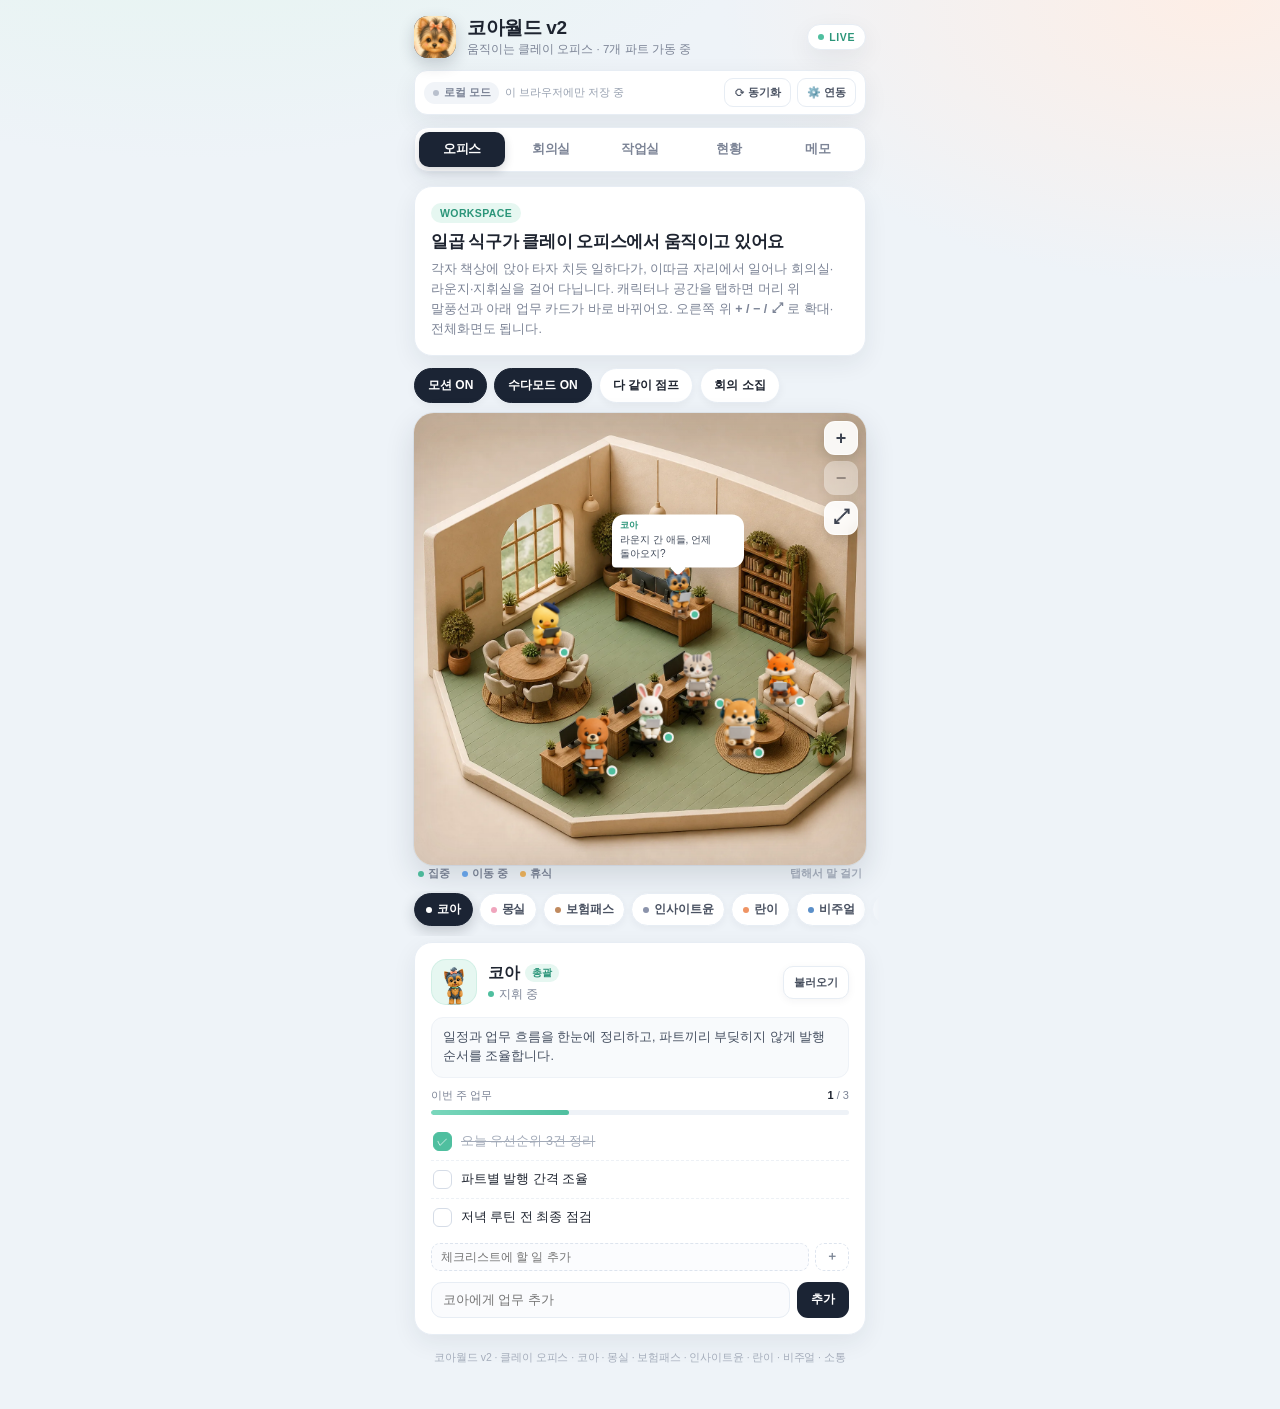
==== index.html @ bc56dac8 "현황 탭: 계정별 최근 3개 포스팅 카드(요약·날짜·조회·좋아요·댓글·리포스트) + 옛 응답은 latestPost 1건 폴백" ====
<!DOCTYPE html>
<html lang="ko">
<head>
<meta charset="UTF-8" />
<meta name="viewport" content="width=device-width, initial-scale=1.0, maximum-scale=1.0, user-scalable=no" />
<meta name="robots" content="noindex, nofollow" />
<meta name="theme-color" content="#eef3f8" />
<title>코아월드 v2 — 클레이 3D 오피스</title>
<link rel="manifest" href="./manifest.json?v=3" />
<link rel="icon" href="./icon-192-v3.png?v=3" sizes="192x192" type="image/png" />
<link rel="apple-touch-icon" href="./apple-touch-icon-180-v3.png?v=3" />
<meta name="apple-mobile-web-app-title" content="코아월드" />
<link rel="preload" as="image" href="./office-clay.webp?v=wide1" type="image/webp" />
<link rel="preload" as="image" href="./sprites/clay/coa-stand.webp?v=clay2" type="image/webp" />
<link rel="preload" as="image" href="./sprites/clay/coa-sit.webp?v=clay2" type="image/webp" />
<link rel="preload" as="image" href="./sprites/clay/mongsil-stand.webp?v=clay2" type="image/webp" />
<link rel="preload" as="image" href="./sprites/clay/mongsil-sit.webp?v=clay2" type="image/webp" />
<link rel="preload" as="image" href="./sprites/clay/bohumpass-sit.webp?v=clay2" type="image/webp" />
<link rel="preload" as="image" href="./sprites/clay/insight-sit.webp?v=clay2" type="image/webp" />
<link rel="preload" as="image" href="./sprites/clay/rani-sit.webp?v=clay2" type="image/webp" />
<link rel="preload" as="image" href="./sprites/clay/visual-sit.webp?v=clay2" type="image/webp" />
<link rel="preload" as="image" href="./sprites/clay/visual-stand.webp?v=clay2" type="image/webp" />
<link rel="preload" as="image" href="./sprites/clay/sotong-sit.webp?v=clay2" type="image/webp" />
<link rel="preload" as="image" href="./sprites/clay/sotong-stand.webp?v=clay2" type="image/webp" />
<style>
  :root {
    --ink: #1e2430;
    --muted: #7c8496;
    --line: #e7edf4;
    --bg: #eef3f8;
    --card: #ffffff;
    --mint: #4fbf9f;
    --mint-deep: #2b9579;
    --mint-soft: #e6f7f1;
    --peach: #ef9a72;
    --peach-soft: #fdf0e8;
    --navy: #1b2434;
    --shadow: 0 8px 24px rgba(31, 42, 58, 0.07);
  }
  * { box-sizing: border-box; -webkit-tap-highlight-color: transparent; }
  html, body { margin: 0; padding: 0; }
  body {
    font-family: -apple-system, BlinkMacSystemFont, "Pretendard", "Apple SD Gothic Neo", "Noto Sans KR", sans-serif;
    color: var(--ink);
    word-break: keep-all; overflow-wrap: break-word;
    background:
      radial-gradient(1000px 500px at 15% -10%, #e4f5ef 0%, rgba(228,245,239,0) 60%),
      radial-gradient(900px 520px at 95% 0%, #fdeee6 0%, rgba(253,238,230,0) 55%),
      var(--bg);
    min-height: 100vh;
    display: flex;
    justify-content: center;
    -webkit-font-smoothing: antialiased;
  }
  .app { width: 100%; max-width: 480px; padding: 16px 14px 44px; }
  button, input, .tab-btn, .chip, .task-row { font-family: inherit; touch-action: manipulation; }
  button { cursor: pointer; }

  /* ---------- header ---------- */
  .header { display: flex; align-items: center; justify-content: space-between; margin-bottom: 14px; }
  .brand { display: flex; align-items: center; gap: 11px; }
  .logo {
    width: 42px; height: 42px; border-radius: 14px; background: var(--navy); color: #fff;
    display: flex; align-items: center; justify-content: center; font-weight: 800; font-size: 17px;
    letter-spacing: -0.5px; box-shadow: 0 6px 16px rgba(27, 36, 52, 0.2); position: relative;
    overflow: hidden; flex: 0 0 auto;
  }
  .logo img { width: 100%; height: 100%; object-fit: cover; display: block; }
  .brand-title { font-size: 19px; font-weight: 800; letter-spacing: -0.4px; line-height: 1.15; }
  .brand-sub { font-size: 11.5px; color: var(--muted); margin-top: 3px; font-weight: 500; }
  .live-badge {
    display: inline-flex; align-items: center; gap: 5px; padding: 6px 10px; border-radius: 999px;
    background: #fff; border: 1px solid var(--line); font-size: 10.5px; font-weight: 800;
    letter-spacing: 0.6px; color: var(--mint-deep); box-shadow: var(--shadow);
  }
  .live-dot { width: 6px; height: 6px; border-radius: 50%; background: var(--mint); animation: pulse 1.8s infinite; }
  @keyframes pulse { 0%, 100% { transform: scale(1); opacity: 1; } 50% { transform: scale(1.5); opacity: 0.45; } }

  /* ---------- 구글 시트 연동 ---------- */
  .sync-bar {
    display: flex; align-items: center; gap: 6px; margin: -2px 0 12px; padding: 7px 9px;
    background: #fff; border: 1px solid var(--line); border-radius: 13px; box-shadow: var(--shadow);
  }
  .conn-badge {
    display: inline-flex; align-items: center; gap: 5px; flex: 0 0 auto;
    font-size: 10.5px; font-weight: 800; letter-spacing: -0.1px;
    padding: 4px 9px; border-radius: 999px; background: #f1f4f8; color: #7c8496;
  }
  .conn-badge i { width: 6px; height: 6px; border-radius: 50%; background: #b9c0cd; }
  .conn-badge.on { background: var(--mint-soft); color: var(--mint-deep); }
  .conn-badge.on i { background: var(--mint); animation: pulse 1.8s infinite; }
  .conn-badge.err { background: #fdecea; color: #c0554f; }
  .conn-badge.err i { background: #e06c66; }
  .conn-badge.busy { background: #eaf2fb; color: #3f74c4; }
  .conn-badge.busy i { background: #6aa8ef; animation: pulse 1.1s infinite; }
  .sync-info { flex: 1; min-width: 0; font-size: 10.5px; color: #98a1b0; overflow: hidden; text-overflow: ellipsis; white-space: nowrap; }
  .sync-btn {
    flex: 0 0 auto; border: 1px solid var(--line); background: #fff; color: #4a5262;
    font-size: 11px; font-weight: 800; padding: 6px 9px; border-radius: 9px; white-space: nowrap;
    transition: transform 0.12s, background 0.16s, color 0.16s;
  }
  .sync-btn:active { transform: scale(0.95); }
  .sync-btn.spin { color: var(--mint-deep); border-color: #bfe8db; background: var(--mint-soft); }

  /* 연동 모달 */
  .modal {
    position: fixed; inset: 0; z-index: 2000; display: flex; align-items: center; justify-content: center;
    padding: 16px; background: rgba(20, 28, 40, 0.44);
    -webkit-backdrop-filter: blur(2px); backdrop-filter: blur(2px);
  }
  .modal[hidden] { display: none; }
  body.modal-open { overflow: hidden; }
  .modal-card {
    width: 100%; max-width: 404px; max-height: 88vh; overflow: auto; background: #fff;
    border-radius: 20px; padding: 18px 17px 16px; box-shadow: 0 26px 60px rgba(18, 26, 38, 0.34);
    animation: pop 0.22s cubic-bezier(0.2, 1.3, 0.5, 1) both;
  }
  .modal-head { display: flex; align-items: flex-start; gap: 10px; margin-bottom: 14px; }
  .modal-title { font-size: 16px; font-weight: 800; letter-spacing: -0.4px; }
  .modal-sub { font-size: 11.5px; color: var(--muted); line-height: 1.5; margin-top: 4px;
    word-break: keep-all; overflow-wrap: break-word; }
  .modal-x {
    margin-left: auto; flex: 0 0 auto; width: 28px; height: 28px; border-radius: 9px; border: 1px solid var(--line);
    background: #fff; color: #98a1b0; font-size: 16px; line-height: 1;
  }
  .field { margin-bottom: 11px; }
  .field label { display: block; font-size: 11.5px; font-weight: 800; margin-bottom: 5px; color: #465061; }
  .field input {
    width: 100%; border: 1px solid var(--line); background: #fafbfd; border-radius: 11px;
    padding: 10px 11px; font-size: 12.5px; color: var(--ink); outline: none;
  }
  .field input:focus { border-color: var(--mint); background: #fff; box-shadow: 0 0 0 3px rgba(79, 191, 159, 0.12); }
  .pin-row { display: flex; gap: 6px; }
  .pin-row input { flex: 1; min-width: 0; }
  /* PIN 칸은 비밀번호처럼 가려 보이지만 type=text 라서 크롬이 로그인/저장된 비밀번호로 인식하지 않습니다 */
  #linkPin { -webkit-text-security: disc; text-security: disc; }
  #linkPin.pin-shown { -webkit-text-security: none; text-security: none; }
  .link-msg { min-height: 15px; font-size: 11px; line-height: 1.5; color: var(--muted); margin: 2px 0 12px;
    word-break: keep-all; overflow-wrap: break-word; }
  .link-msg.ok { color: var(--mint-deep); font-weight: 700; }
  .link-msg.err { color: #c0554f; font-weight: 700; }
  .modal-actions { display: flex; gap: 7px; }
  .modal-actions > button { min-width: 0; text-align: center; overflow: hidden; text-overflow: ellipsis; }
  .btn-ghost {
    border: 1px solid var(--line); background: #fff; color: #48505f; font-weight: 800; font-size: 12px;
    padding: 11px 12px; border-radius: 11px; white-space: nowrap;
  }
  .btn-ghost:active { transform: scale(0.97); }
  /* 연결 테스트(1) : 저장하고 연결(1.4) — 한 줄에서 균형 있게 */
  .modal-actions .btn-ghost { flex: 1 1 0; padding: 11px 8px; }
  .modal-actions .btn-primary { flex: 1.4 1 0; padding: 11px 10px; }
  /* 연동 중일 때만 나오는 해제 버튼 — 아래쪽 한 줄 텍스트 버튼 */
  .link-off-row {
    margin-top: 10px; padding-top: 5px; border-top: 1px dashed var(--line);
    display: flex; justify-content: center;
  }
  .link-off-row[hidden] { display: none; }
  .link-off {
    border: 0; background: transparent; color: #c0554f; font-size: 11.5px; font-weight: 800;
    letter-spacing: -0.2px; padding: 7px 14px; border-radius: 9px;
  }
  .link-off:active { background: #fdecea; }
  .modal-note { font-size: 10.5px; color: #a7afbd; line-height: 1.55; margin: 11px 0 0;
    word-break: keep-all; overflow-wrap: break-word; }
  .modal-help { margin-top: 12px; border-top: 1px dashed var(--line); padding-top: 10px; }
  .modal-help summary { font-size: 11px; font-weight: 800; color: #48505f; cursor: pointer; list-style: none; }
  .modal-help summary::-webkit-details-marker { display: none; }
  .modal-help summary::before { content: "＋ "; color: var(--mint-deep); }
  .modal-help[open] summary::before { content: "－ "; }
  .modal-help ol { margin: 8px 0 0; padding-left: 17px; font-size: 10.5px; color: #6d7583; line-height: 1.7; }
  .modal-help li { margin-bottom: 2px; }
  .modal-help code { font-family: ui-monospace, Menlo, Consolas, monospace; font-size: 10px; background: #f4f7fa; border-radius: 4px; padding: 1px 4px; }

  /* 시트 업무 행 */
  .rt-head {
    display: flex; align-items: baseline; gap: 6px; margin: 14px 0 2px;
    font-size: 11px; font-weight: 800; color: #465061;
  }
  .rt-head .rt-src { margin-left: auto; font-size: 10px; font-weight: 700; color: var(--mint-deep); background: var(--mint-soft); padding: 2px 7px; border-radius: 999px; }
  .rt-head .rt-src.off { color: #8d95a4; background: #f1f4f8; }
  .rt-empty { font-size: 11.5px; color: #a6aebc; padding: 7px 0 2px; line-height: 1.5; }
  .rt-list { margin-top: 2px; }
  .rt { display: flex; align-items: flex-start; gap: 8px; padding: 9px 0; border-bottom: 1px dashed #edf1f6; }
  .rt:last-child { border-bottom: 0; }
  .rt-main { flex: 1; min-width: 0; }
  .rt-line { display: flex; align-items: flex-start; gap: 7px; }
  .rt-title { flex: 1; font-size: 12.5px; line-height: 1.45; word-break: break-word; }
  .rt.done .rt-title { color: #a2aab8; text-decoration: line-through; }
  .st-badge {
    flex: 0 0 auto; border: 0; font-size: 10px; font-weight: 800; padding: 3px 8px; border-radius: 999px;
    letter-spacing: -0.1px; margin-top: 1px;
  }
  .st-badge:active { transform: scale(0.95); }
  .st-wait { background: #fdf1e2; color: #ab6f24; }
  .st-doing { background: #e7f0fd; color: #3a6fc0; }
  .st-done { background: var(--mint-soft); color: var(--mint-deep); }
  .rt-note {
    margin-top: 5px; font-size: 11.5px; line-height: 1.5; color: #4d5668;
    background: #f8fafc; border: 1px solid #eef2f7; border-radius: 9px; padding: 6px 8px;
    white-space: pre-wrap; word-break: break-word;
  }
  .rt-note b { display: block; font-size: 9.5px; font-weight: 800; color: var(--mint-deep); letter-spacing: 0.2px; margin-bottom: 2px; }
  .rt-time { margin-top: 4px; font-size: 9.5px; color: #b3bac6; }
  .rt-del { flex: 0 0 auto; border: 0; background: transparent; color: #c3c9d4; font-size: 15px; line-height: 1; padding: 1px 2px; }
  .rt-hint { font-size: 10.5px; color: #a7afbd; line-height: 1.5; margin: 7px 0 0; }
  .rt-sum { display: flex; gap: 8px; margin-top: 8px; }
  .rt-sum div { flex: 1; background: #f7fafc; border-radius: 12px; padding: 10px 11px; }
  .rt-sum b { font-size: 18px; font-weight: 800; display: block; }
  .rt-sum span { font-size: 10.5px; color: var(--muted); }

  /* 토스트 */
  #toast {
    position: fixed; left: 50%; bottom: 22px; transform: translate(-50%, 14px); z-index: 3000;
    max-width: 88vw; background: rgba(27, 36, 52, 0.94); color: #fff; font-size: 12px; font-weight: 700;
    padding: 10px 14px; border-radius: 12px; box-shadow: 0 12px 30px rgba(18, 26, 38, 0.28);
    opacity: 0; pointer-events: none; transition: opacity 0.2s, transform 0.2s; line-height: 1.45;
  }
  #toast.show { opacity: 1; transform: translate(-50%, 0); }

  /* ---------- tabs ---------- */
  .tabs {
    display: flex; gap: 3px; background: #fff; border: 1px solid var(--line); border-radius: 14px;
    padding: 4px; margin-bottom: 14px; box-shadow: var(--shadow);
  }
  .tab-btn {
    flex: 1; border: 0; background: transparent; color: var(--muted); font-size: 12.5px; font-weight: 700;
    padding: 9px 2px; border-radius: 10px; transition: background 0.16s, color 0.16s, transform 0.12s;
    letter-spacing: -0.2px;
  }
  .tab-btn.active { background: var(--navy); color: #fff; box-shadow: 0 4px 10px rgba(27, 36, 52, 0.18); }
  .tab-btn:active { transform: scale(0.97); }

  .section-view { display: none; animation: fadeUp 0.28s ease both; }
  .section-view.active { display: block; }
  @keyframes fadeUp { from { opacity: 0; transform: translateY(6px); } to { opacity: 1; transform: none; } }

  /* ---------- cards ---------- */
  .card {
    background: var(--card); border: 1px solid var(--line); border-radius: 18px; padding: 16px;
    box-shadow: var(--shadow); margin-bottom: 12px;
  }
  .ws-pill {
    display: inline-block; font-size: 10.5px; font-weight: 800; letter-spacing: 0.4px;
    color: var(--mint-deep); background: var(--mint-soft); padding: 4px 9px; border-radius: 999px;
    margin-bottom: 8px; text-transform: uppercase;
  }
  .status-title { font-size: 16.5px; font-weight: 800; letter-spacing: -0.4px; margin: 0 0 6px; }
  .status-desc { font-size: 12.5px; color: var(--muted); line-height: 1.6; margin: 0; }
  .kv-row {
    display: flex; justify-content: space-between; gap: 10px; padding: 9px 0;
    border-bottom: 1px dashed var(--line); font-size: 12.5px;
  }
  .kv-row:last-child { border-bottom: 0; }
  .kv-k { font-weight: 700; white-space: nowrap; }
  .kv-v { color: var(--muted); text-align: right; }

  /* ---------- 현황 : 스레드 성장 카드 ---------- */
  .grow-head { display: flex; align-items: center; justify-content: space-between; gap: 8px; }
  .grow-when {
    flex: 0 0 auto; font-size: 10px; font-weight: 700; color: var(--muted); background: #f2f6fa;
    border-radius: 999px; padding: 4px 9px; white-space: nowrap;
  }
  .grow-when.on { color: var(--mint-deep); background: var(--mint-soft); }
  .grow-sum { display: flex; flex-wrap: wrap; align-items: baseline; gap: 3px 10px; margin: 10px 0 0; }
  .grow-sum span { font-size: 11.5px; color: var(--muted); }
  .grow-sum b { font-weight: 800; color: var(--ink); }
  .grow-sum .sd.up b { color: var(--mint-deep); }
  .grow-sum .sd.down b { color: #cf5a5a; }
  .grow-list { display: flex; flex-direction: column; gap: 9px; margin-top: 10px; }
  .gc { background: #fbfdfe; border: 1px solid var(--line); border-radius: 14px; padding: 11px 12px; }
  .gc-top { display: flex; align-items: flex-start; justify-content: space-between; gap: 10px; }
  .gc-id { display: flex; align-items: center; gap: 8px; min-width: 0; }
  .gc-av {
    width: 30px; height: 30px; border-radius: 10px; flex: 0 0 auto;
    display: inline-flex; align-items: center; justify-content: center; font-size: 15px;
  }
  .gc-nm { display: flex; flex-direction: column; min-width: 0; font-size: 13px; font-weight: 800; line-height: 1.3; }
  .gc-hd { font-size: 10.5px; font-weight: 600; color: var(--muted); }
  .gc-fol { flex: 0 0 auto; display: flex; flex-direction: column; align-items: flex-end; gap: 3px; }
  .gc-fol b { font-size: 19px; font-weight: 800; letter-spacing: -0.6px; line-height: 1.1; }
  .gc-delta {
    font-size: 10.5px; font-weight: 800; border-radius: 999px; padding: 2px 7px;
    background: #eef1f5; color: #8d95a4; white-space: nowrap;
  }
  .gc-delta.up { background: var(--mint-soft); color: var(--mint-deep); }
  .gc-delta.down { background: #fdeaea; color: #cf5a5a; }
  .gc-stats { display: flex; gap: 6px; margin-top: 9px; }
  .gc-stat { flex: 1 1 0; min-width: 0; background: #fff; border: 1px solid #eef2f7; border-radius: 10px; padding: 6px 8px; }
  .gc-stat b { display: block; font-size: 13px; font-weight: 800; letter-spacing: -0.3px; white-space: nowrap; }
  .gc-stat span { display: block; font-size: 10px; color: var(--muted); margin-top: 1px; white-space: nowrap; }
  .gc-stat.hl b { color: var(--mint-deep); }
  .gc-post {
    display: block; margin-top: 8px; background: var(--peach-soft); border-radius: 10px; padding: 8px 10px;
    text-decoration: none; color: inherit;
  }
  .gc-post .py {
    display: inline-block; font-size: 9.5px; font-weight: 800; color: #b06a3f; background: #fff;
    border-radius: 999px; padding: 1px 7px; margin-bottom: 3px;
  }
  .gc-post .pt { display: block; font-size: 12px; font-weight: 700; line-height: 1.45; }
  .gc-post .pv { display: block; font-size: 10.5px; color: #9a6a4c; margin-top: 3px; }
  .gc-post.none, .gc-post.none .pv { background: #f5f8fb; color: #a7afbd; font-size: 10.5px; line-height: 1.5; }
  .gc.gc-empty { background: #fcfdfe; }
  .gc.gc-empty .gc-fol b { color: #c3c9d4; }
  .gc-hint { margin-top: 8px; font-size: 10.5px; line-height: 1.5; color: #a7afbd; background: #f5f8fb; border-radius: 9px; padding: 6px 9px; }
  .gc.gc-sample { border-style: dashed; background: #fffdfa; opacity: 0.92; }
  .gc.gc-sample .gc-hd { color: #b8895f; }
  /* ---------- 현황 : 계정 카드 안 '최근 3개 포스팅' ---------- */
  .rp-wrap { margin-top: 9px; border-top: 1px dashed #e4ebf3; padding-top: 9px; }
  .rp-head { display: flex; align-items: center; justify-content: space-between; gap: 8px; margin-bottom: 6px; }
  .rp-t { font-size: 11px; font-weight: 800; color: #46536b; letter-spacing: -0.2px; }
  .rp-c {
    flex: 0 0 auto; font-size: 9.5px; font-weight: 800; color: #8d95a4; background: #eef2f7;
    border-radius: 999px; padding: 2px 7px; white-space: nowrap;
  }
  .rp-list { display: flex; flex-direction: column; gap: 6px; }
  .rp {
    display: block; background: #fff; border: 1px solid #eaeff6; border-radius: 11px;
    padding: 7px 9px; text-decoration: none; color: inherit;
  }
  .rp:active { background: #f7fafd; }
  .rp-top { display: flex; align-items: center; gap: 5px; min-width: 0; }
  .rp-n {
    flex: 0 0 auto; width: 14px; height: 14px; border-radius: 50%; background: #eef2f7; color: #8d95a4;
    font-size: 9px; font-weight: 800; display: inline-flex; align-items: center; justify-content: center;
  }
  .rp-d { flex: 0 0 auto; font-size: 9.5px; font-weight: 700; color: #97a1b1; }
  .rp-fb {
    flex: 0 0 auto; font-size: 8.5px; font-weight: 800; color: #b06a3f; background: #fff4ea;
    border-radius: 999px; padding: 1px 6px; white-space: nowrap;
  }
  .rp-go { margin-left: auto; flex: 0 0 auto; font-size: 9.5px; font-weight: 700; color: #2f6cae; white-space: nowrap; }
  .rp-title {
    margin-top: 3px; font-size: 11.5px; font-weight: 700; line-height: 1.4; color: var(--ink);
    display: -webkit-box; -webkit-line-clamp: 2; -webkit-box-orient: vertical; overflow: hidden;
    word-break: keep-all; overflow-wrap: anywhere;
  }
  .rp-st { display: flex; flex-wrap: wrap; align-items: baseline; gap: 2px 9px; margin-top: 4px; }
  .rp-s { display: inline-flex; align-items: baseline; gap: 2px; white-space: nowrap; }
  .rp-s i { font-style: normal; font-size: 9.5px; font-weight: 600; color: #9aa4b4; }
  .rp-s b { font-size: 10.5px; font-weight: 800; color: #2b3546; letter-spacing: -0.2px; }
  .rp-s.hl b { color: var(--mint-deep); }
  .rp-st.none { display: block; font-size: 9.5px; color: #a7afbd; }
  .rp-empty {
    background: #f5f8fb; border: 1px dashed #e4ebf3; border-radius: 10px; padding: 8px 9px;
    font-size: 10px; line-height: 1.5; color: #a7afbd;
  }

  /* ---------- 현황 : 쿠팡 파트너스 ---------- */
  .cp-grid { display: flex; gap: 6px; margin-top: 10px; }
  .cp-cell {
    flex: 1 1 0; min-width: 0; background: #fbfdfe; border: 1px solid #eef2f7;
    border-radius: 12px; padding: 9px 8px;
  }
  .cp-cell b { display: block; font-size: 15px; font-weight: 800; letter-spacing: -0.4px; white-space: nowrap; }
  .cp-cell span { display: block; font-size: 10px; color: var(--muted); margin-top: 2px; white-space: nowrap; }
  .cp-cell.hl b { color: var(--mint-deep); }
  .cp-foot { margin: 8px 0 0; font-size: 10.5px; color: #a7afbd; line-height: 1.5; }
  .bm-more { margin-top: 9px; }

  /* ---------- 란이 벤치마킹 ---------- */
  .bm-block { margin-top: 12px; border-top: 1px dashed var(--line); padding-top: 10px; }
  .bm-head {
    display: flex; align-items: center; justify-content: space-between; gap: 8px;
    margin-bottom: 7px; font-size: 11.5px; font-weight: 800; color: #b06a3f;
  }
  .bm-when { font-size: 10px; font-weight: 700; color: var(--muted); white-space: nowrap; }
  .bm-list { list-style: none; margin: 0; padding: 0; display: flex; flex-direction: column; gap: 7px; }
  .bm-item { background: #fffaf4; border: 1px solid #f6e6d6; border-radius: 12px; padding: 9px 11px; }
  .bm-top { display: flex; align-items: center; gap: 7px; }
  .bm-date {
    flex: 0 0 auto; font-size: 9.5px; font-weight: 800; color: #b06a3f; background: #fff;
    border-radius: 999px; padding: 1px 7px; white-space: nowrap;
  }
  .bm-topic { font-size: 12px; font-weight: 800; line-height: 1.4; }
  .bm-hook { margin-top: 5px; font-size: 11.5px; font-weight: 700; color: #7a5137; line-height: 1.5; }
  .bm-sum { margin-top: 3px; font-size: 11px; color: #6e7c90; line-height: 1.55; }
  .bm-src { margin-top: 4px; font-size: 10px; color: #a7afbd; }
  .bm-empty {
    background: #fffaf4; border: 1px dashed #f0dcc8; border-radius: 12px; padding: 11px 12px;
    font-size: 11px; color: #a98467; line-height: 1.6;
  }

  .pills-row { display: flex; gap: 7px; margin-bottom: 10px; flex-wrap: wrap; }
  .pill-btn {
    border: 1px solid var(--line); background: #fff; color: var(--ink); font-size: 12px; font-weight: 700;
    padding: 8px 13px; border-radius: 999px; box-shadow: 0 3px 10px rgba(31, 42, 58, 0.05);
    transition: transform 0.12s, background 0.16s;
  }
  .pill-btn:active { transform: scale(0.96); }
  .pill-btn.dark { background: var(--navy); color: #fff; border-color: var(--navy); }

  /* ---------- stage ---------- */
  .stage-wrap { margin-bottom: 10px; }
  .stage {
    position: relative; width: 100%; aspect-ratio: 1 / 1; border-radius: 20px; overflow: hidden;
    background: #f2e7d6; box-shadow: 0 12px 30px rgba(31, 42, 58, 0.14), 0 0 0 1px rgba(31, 42, 58, 0.05);
    isolation: isolate; touch-action: pan-y;
  }
  .stage.pan-ready { touch-action: none; }
  .stage-inner {
    position: absolute; inset: 0; transform-origin: 50% 50%; will-change: transform; z-index: 1;
  }
  .stage.zooming .stage-inner { transition: transform 0.24s cubic-bezier(0.22, 0.7, 0.3, 1); }
  .stage.panning .stage-inner { transition: none; }
  .stage img.office {
    position: absolute; inset: 0; width: 100%; height: 100%; object-fit: cover; display: block;
    user-select: none; -webkit-user-drag: none; pointer-events: none;
  }
  .stage-vignette {
    position: absolute; inset: 0; pointer-events: none; z-index: 401; border-radius: inherit;
    box-shadow: inset 0 0 46px rgba(30, 42, 56, 0.10);
    background: linear-gradient(to bottom, rgba(255,255,255,0.10), rgba(255,255,255,0) 22%);
  }
  /* 무대 오른쪽 위 확대/축소/전체화면 */
  .stage-tools {
    position: absolute; right: 8px; top: 8px; z-index: 900;
    display: flex; flex-direction: column; gap: 6px;
  }
  .stage-tools button {
    width: 34px; height: 34px; border-radius: 11px; padding: 0; line-height: 1;
    border: 1px solid rgba(255, 255, 255, 0.6); background: rgba(255, 255, 255, 0.9);
    -webkit-backdrop-filter: blur(6px); backdrop-filter: blur(6px);
    color: #3d4351; font-size: 18px; font-weight: 800;
    display: flex; align-items: center; justify-content: center;
    box-shadow: 0 4px 12px rgba(40, 32, 24, 0.18); transition: transform 0.12s, opacity 0.16s;
  }
  .stage-tools button:active { transform: scale(0.92); }
  .stage-tools button:disabled { opacity: 0.38; }
  .stage-tools button.fs-on { background: var(--navy); color: #fff; border-color: rgba(255,255,255,0.16); }
  .stage:fullscreen, .stage.stage-pseudo-full {
    width: min(100vw, 100vh); height: min(100vw, 100vh); max-width: none;
    border-radius: 0; margin: auto; inset: 0; position: fixed; background: #14161a;
  }
  .stage:fullscreen::backdrop { background: #14161a; }
  .stage.stage-pseudo-full { z-index: 9000; }
  body.fs-lock { overflow: hidden; }
  /* 전체화면은 무대 감싸개에 걸고, 안의 무대는 정사각형을 유지한채 가운데 */
  .stage-wrap:fullscreen {
    display: flex; align-items: center; justify-content: center;
    background: #14161a; border-radius: 0;
  }
  .stage-wrap:fullscreen::backdrop { background: #14161a; }
  .stage-wrap:fullscreen .stage,
  .stage-wrap.stage-pseudo-full .stage {
    width: min(100vw, 100vh); height: min(100vw, 100vh); flex: none; border-radius: 0;
  }
  .stage-wrap:fullscreen .legend, .stage-wrap.stage-pseudo-full .legend { display: none; }
  .stage-wrap.stage-pseudo-full {
    position: fixed; inset: 0; z-index: 9000; display: flex; align-items: center; justify-content: center;
    background: #14161a;
  }
  .room-hit {
    position: absolute; z-index: 20; border: 0; background: transparent; padding: 0;
    border-radius: 16px;
  }
  .room-hit.meeting { left: 3%; top: 41%; width: 39%; height: 45%; }
  .room-hit.lounge { left: 64%; top: 43%; width: 35%; height: 45%; }
  .room-hit:active { background: rgba(79, 191, 159, 0.10); }

  /* character */
  .ch {
    position: absolute; transform: translate(-50%, -100%); pointer-events: none;
    will-change: left, top;
    width: var(--ch-w, 56px); height: var(--ch-h, 72px);
  }
  .ch-shadow {
    position: absolute; left: 50%; bottom: -3px; transform: translateX(-50%);
    width: 74%; height: 12%; border-radius: 50%;
    background: radial-gradient(ellipse at center, rgba(38, 46, 58, 0.30), rgba(38, 46, 58, 0) 72%);
    transition: width 0.2s, opacity 0.2s;
  }
  .ch.jump .ch-shadow { width: 58%; opacity: 0.6; }
  .ch-move { width: 100%; height: 100%; transform-origin: 50% 100%; animation: breathe 3.4s ease-in-out infinite; }
  .ch-flip { position: relative; width: 100%; height: 100%; transform-origin: 50% 100%; }
  .ch-art {
    position: absolute; inset: 0; display: block; width: 100%; height: 100%; object-fit: contain;
    filter: drop-shadow(0 1.5px 2px rgba(48, 38, 30, 0.20));
    transition: opacity 0.18s ease;
  }
  .ch-art.sit { opacity: 0; }
  .ch.is-sit .ch-art.stand { opacity: 0; }
  .ch.is-sit .ch-art.sit { opacity: 1; }
  .ch-hit {
    position: absolute; left: -6%; top: -4%; width: 112%; height: 108%; border: 0; background: transparent;
    border-radius: 46%; pointer-events: auto; cursor: pointer;
  }
  .ch-hit:focus-visible { outline: 2px solid var(--mint); outline-offset: 2px; }
  .ch-dot {
    position: absolute; right: 8%; bottom: 1px; width: 7px; height: 7px; border-radius: 50%;
    background: var(--mint); box-shadow: 0 0 0 2px rgba(255, 255, 255, 0.92); z-index: 2;
    transition: background 0.2s;
  }
  .ch[data-status="rest"] .ch-dot { background: #f0b45c; }
  .ch[data-status="walk"] .ch-dot { background: #6aa8ef; }
  .ch.selected .ch-art { filter: drop-shadow(0 2px 5px rgba(79, 191, 159, 0.9)) drop-shadow(0 0 1px rgba(79, 191, 159, 1)); }
  .ch.selected .ch-shadow { opacity: 0.85; }

  /* 스프라이트 모션: 걷기(통통 튀기) · 대기(숨쉬기/꼬물) · 점프 */
  .ch .ch-art { transform-origin: 50% 100%; }
  .ch.walking .ch-move { animation: wobble 0.52s ease-in-out infinite; }
  .ch.walking .ch-art { animation: stepHop 0.52s ease-in-out infinite; }
  .ch.face-left .ch-flip { transform: scaleX(-1); }
  .ch.jump .ch-move { animation: jump 0.66s cubic-bezier(0.3, 1.5, 0.5, 1); }
  .ch.jump .ch-art { animation: sink 0.66s ease-out; }
  .ch.hop .ch-art { animation: idleHop 0.46s ease-in-out; }
  .ch.twitch .ch-art { animation: twitch 0.56s ease-in-out; }

  /* 앉아서 일하는 중: 끄덕임 + 타자 치는 손놀림 느낌 */
  .ch.is-sit .ch-move { animation: deskBob 3.2s ease-in-out infinite; }
  .ch.is-sit .ch-art.sit { animation: nod 4.6s ease-in-out infinite; }
  .ch.is-sit .ch-hit { cursor: pointer; }
  @keyframes deskBob {
    0%, 100% { transform: translateY(0) scale(1, 1); }
    50% { transform: translateY(-0.6%) scale(1.004, 1.006); }
  }
  @keyframes nod {
    0%, 62%, 100% { transform: rotate(0) translateY(0); }
    68% { transform: rotate(-1.2deg) translateY(0.6%); }
    74% { transform: rotate(0.5deg) translateY(0); }
    80% { transform: rotate(-0.8deg) translateY(0.5%); }
  }

  /* 책상 위 작은 말풍선(작업 중 표시) */
  .ch-note {
    position: absolute; right: -3%; top: 3%; z-index: 3;
    display: inline-flex; align-items: center; gap: 1.6px;
    padding: 2.5px 4px; border-radius: 8px 8px 8px 2px; background: #fff;
    box-shadow: 0 2px 5px rgba(52, 40, 28, 0.15);
    opacity: 0; transform: translateY(2px) scale(0.9); transition: opacity 0.25s, transform 0.25s;
    pointer-events: none;
  }
  .ch-note i { width: 2.6px; height: 2.6px; border-radius: 50%; background: #b9a48c; animation: dotPulse 1.25s ease-in-out infinite; }
  .ch-note i:nth-child(2) { animation-delay: 0.18s; }
  .ch-note i:nth-child(3) { animation-delay: 0.36s; }
  .ch.is-sit .ch-note { opacity: 1; transform: none; }
  .stage.chatter-on .ch.is-sit .ch-note { opacity: 0; transform: translateY(2px) scale(0.9); }
  @keyframes dotPulse { 0%, 60%, 100% { opacity: 0.35; transform: translateY(0); } 30% { opacity: 1; transform: translateY(-1.2px); } }
  .motion-off .ch-note i { animation: none; opacity: 0.55; }

  /* 수다 말풍선 (자동) */
  #chatter { position: absolute; inset: 0; pointer-events: none; z-index: 760; }
  .chat-b {
    position: absolute; left: 0; top: 0; max-width: 132px; background: #fff;
    border-radius: 12px 12px 12px 4px; padding: 5px 8px 6px;
    box-shadow: 0 8px 20px rgba(26, 38, 54, 0.17); font-size: 10px; line-height: 1.4; color: #414a5a;
    transform: translate(-50%, -100%) scale(0.9); opacity: 0; will-change: opacity, transform;
    transition: opacity 0.32s ease, transform 0.32s cubic-bezier(0.2, 1.3, 0.5, 1);
  }
  .chat-b.in { opacity: 1; transform: translate(-50%, -100%) scale(1); }
  .chat-b.below { border-radius: 13px 13px 4px 13px; transform: translate(-50%, 0) scale(0.9); }
  .chat-b.below.in { transform: translate(-50%, 0) scale(1); }
  .chat-b .cb-name { display: block; font-size: 9px; font-weight: 800; letter-spacing: -0.2px; color: var(--mint-deep); margin-bottom: 1px; }
  .chat-b .cb-text { display: block; word-break: keep-all; }
  .chat-b .cb-arrow {
    position: absolute; left: var(--ax, 50%); bottom: -6px; width: 11px; height: 11px; background: #fff;
    transform: translateX(-50%) rotate(45deg); border-radius: 0 0 3px 0;
  }
  .chat-b.below .cb-arrow { bottom: auto; top: -6px; transform: translateX(-50%) rotate(225deg); }
  @media (prefers-reduced-motion: reduce) {
    .chat-b { transition: opacity 0.2s ease; }
  }

  @keyframes breathe {
    0%, 100% { transform: translateY(0) scale(1, 1); }
    50% { transform: translateY(-1.3%) scale(1.006, 1.012); }
  }
  @keyframes wobble {
    0%, 100% { transform: translateY(0) rotate(-1deg); }
    50% { transform: translateY(-2.5%) rotate(1.2deg); }
  }
  @keyframes stepHop {
    0%   { transform: translateY(0) scale(1.012, 0.988); }
    26%  { transform: translateY(-4.5%) scale(0.994, 1.016); }
    50%  { transform: translateY(-0.6%) scale(1.012, 0.988); }
    76%  { transform: translateY(-5.2%) scale(0.994, 1.016); }
    100% { transform: translateY(0) scale(1.012, 0.988); }
  }
  @keyframes idleHop {
    0%   { transform: translateY(0) scale(1, 1); }
    34%  { transform: translateY(-3.6%) scale(0.99, 1.02); }
    70%  { transform: translateY(0) scale(1.012, 0.986); }
    100% { transform: translateY(0) scale(1, 1); }
  }
  @keyframes jump {
    0% { transform: translateY(0) scale(1, 1); }
    22% { transform: translateY(2%) scale(1.06, 0.94); }
    52% { transform: translateY(-26%) scale(0.97, 1.05); }
    78% { transform: translateY(0) scale(1.04, 0.97); }
    100% { transform: translateY(0) scale(1, 1); }
  }
  @keyframes sink {
    0% { transform: scale(1, 1); }
    22% { transform: scale(1.03, 0.97); }
    52% { transform: scale(0.985, 1.02); }
    100% { transform: scale(1, 1); }
  }
  @keyframes twitch {
    0%, 100% { transform: rotate(0); }
    40% { transform: rotate(-4deg) translateY(-2%); }
    70% { transform: rotate(2.5deg); }
  }
  .motion-off .ch:not(.jump) .ch-move, .motion-off .ch .ch-art { animation: none; }
  .motion-off .ch.is-sit .ch-move, .motion-off .ch.is-sit .ch-art.sit { animation: none; }
  /* sparkles */
  #fx { position: absolute; inset: 0; pointer-events: none; z-index: 700; overflow: hidden; }
  .spark {
    position: absolute; width: 7px; height: 7px; border-radius: 50%;
    background: radial-gradient(circle at 35% 35%, #fff, #ffd98a 60%, rgba(255, 217, 138, 0) 72%);
    animation: sparkOut 0.85s ease-out forwards;
  }
  @keyframes sparkOut {
    0% { transform: translate(-50%, -50%) scale(0.4); opacity: 0; }
    25% { opacity: 1; }
    100% { transform: translate(calc(-50% + var(--dx)), calc(-50% + var(--dy))) scale(1.1); opacity: 0; }
  }

  /* speech bubble */
  .bubble {
    position: absolute; z-index: 800; max-width: 172px; min-width: 104px;
    background: #fff; border: 1px solid #e9eef6; border-radius: 13px; padding: 8px 10px 7px;
    box-shadow: 0 10px 24px rgba(26, 38, 54, 0.18); text-align: left; border: 0;
    animation: pop 0.24s cubic-bezier(0.2, 1.4, 0.5, 1) both;
  }
  .bubble[hidden] { display: none; }
  @keyframes pop { from { opacity: 0; transform: scale(0.82) translateY(6px); } to { opacity: 1; transform: none; } }
  .bubble .b-row { display: flex; align-items: center; gap: 5px; }
  .bubble .b-name { font-size: 11.5px; font-weight: 800; letter-spacing: -0.2px; }
  .bubble .b-role { font-size: 9px; font-weight: 700; color: var(--mint-deep); background: var(--mint-soft); padding: 2px 6px; border-radius: 999px; }
  .bubble .b-live { display: block; font-size: 10.5px; color: #5c6474; margin-top: 3px; line-height: 1.4; }
  .bubble .b-cta { display: inline-block; font-size: 9.5px; font-weight: 800; color: var(--mint-deep); margin-top: 5px; }
  .bubble .b-arrow {
    position: absolute; left: var(--ax, 50%); bottom: -7px; width: 12px; height: 12px; background: #fff;
    transform: translateX(-50%) rotate(45deg); border-right: 1px solid #e9eef6; border-bottom: 1px solid #e9eef6;
    border-radius: 0 0 3px 0;
  }
  .bubble.side-above .b-arrow { bottom: -7px; }
  .bubble.side-below .b-arrow { top: -7px; bottom: auto; transform: translateX(-50%) rotate(225deg); }

  /* chips — 7개를 한 줄 가로 스크롤로 (모바일에서 1~2개만 다음 줄로 떨어지지 않게) */
  .chips {
    --fade-l: 20px; --fade-r: 22px;
    display: flex; flex-wrap: nowrap; align-items: center; gap: 6px;
    margin: 0 -14px 6px; padding: 2px 14px 10px;
    overflow-x: auto; overflow-y: hidden; overscroll-behavior-x: contain;
    -webkit-overflow-scrolling: touch; scrollbar-width: none; -ms-overflow-style: none;
    -webkit-mask-image: linear-gradient(to right, transparent 0, #000 var(--fade-l),
      #000 calc(100% - var(--fade-r)), transparent 100%);
    mask-image: linear-gradient(to right, transparent 0, #000 var(--fade-l),
      #000 calc(100% - var(--fade-r)), transparent 100%);
  }
  .chips.is-start { --fade-l: 0px; }
  .chips.is-end { --fade-r: 0px; }
  .chips::-webkit-scrollbar { display: none; width: 0; height: 0; }
  .chip {
    flex: 0 0 auto; display: inline-flex; align-items: center; gap: 5px; border: 1px solid var(--line);
    background: #fff; color: #4a5262; font-size: 12px; font-weight: 700; padding: 7px 11px;
    border-radius: 999px; box-shadow: 0 2px 8px rgba(31, 42, 58, 0.05); transition: all 0.16s;
    letter-spacing: -0.2px;
  }
  .chip .c-dot { width: 6px; height: 6px; border-radius: 50%; background: var(--c, #b9c0cd); }
  .chip.room { color: #6c7385; }
  .chip.active { background: var(--navy); color: #fff; border-color: var(--navy); box-shadow: 0 5px 14px rgba(27, 36, 52, 0.22); }
  .chip.active .c-dot { background: #fff; }
  .chip:active { transform: scale(0.96); }

  /* ---------- detail card ---------- */
  .dc-head { display: flex; align-items: center; gap: 11px; }
  .dc-avatar {
    width: 46px; height: 46px; border-radius: 15px; display: flex; align-items: center; justify-content: center;
    font-size: 23px; background: var(--mint-soft); flex: 0 0 auto; box-shadow: inset 0 0 0 1px rgba(79, 191, 159, 0.14);
    overflow: hidden;
  }
  .dc-avatar img { height: 100%; width: 100%; object-fit: contain; padding: 3px 0 0; }
  .part-av img { height: 100%; width: 100%; object-fit: contain; padding: 2px 0 0; }
  .dc-id { flex: 1; min-width: 0; }
  .dc-name { font-size: 15.5px; font-weight: 800; letter-spacing: -0.3px; display: flex; align-items: center; gap: 6px; }
  .dc-role { font-size: 10px; font-weight: 800; color: var(--mint-deep); background: var(--mint-soft); padding: 2px 7px; border-radius: 999px; letter-spacing: -0.1px; }
  .dc-state { font-size: 11.5px; color: var(--muted); margin-top: 3px; display: flex; align-items: center; gap: 5px; }
  .dc-state i { width: 6px; height: 6px; border-radius: 50%; background: var(--mint); display: inline-block; }
  .dc-call {
    border: 1px solid var(--line); background: #fff; border-radius: 10px; font-size: 11px; font-weight: 800;
    color: #48505f; padding: 8px 10px; white-space: nowrap; box-shadow: 0 2px 8px rgba(31, 42, 58, 0.05);
  }
  .dc-call:active { transform: scale(0.96); }
  .dc-live {
    margin: 12px 0 4px; font-size: 12.5px; line-height: 1.55; color: #465061; background: #f8fafc;
    border: 1px solid #eef2f7; border-radius: 12px; padding: 10px 11px;
  }
  .dc-live b { color: var(--ink); }

  .tasks { list-style: none; margin: 8px 0 0; padding: 0; }
  .task-row {
    display: flex; align-items: center; gap: 9px; padding: 9px 2px; border-bottom: 1px dashed #edf1f6;
    font-size: 12.5px; line-height: 1.4;
  }
  .task-row:last-child { border-bottom: 0; }
  .task-box {
    width: 19px; height: 19px; border-radius: 6px; border: 1.6px solid #d5dce7; background: #fff;
    flex: 0 0 auto; display: flex; align-items: center; justify-content: center; font-size: 11px; color: #fff;
    transition: all 0.15s;
  }
  .task-row.done .task-box { background: var(--mint); border-color: var(--mint); }
  .task-row.done .task-text { color: #a2aab8; text-decoration: line-through; }
  .task-text { flex: 1; }
  .add-row { display: flex; gap: 7px; margin-top: 11px; }
  .add-row input {
    flex: 1; min-width: 0; border: 1px solid var(--line); background: #fafbfd; border-radius: 11px;
    padding: 10px 11px; font-size: 12.5px; color: var(--ink); outline: none;
  }
  .add-row input:focus { border-color: var(--mint); background: #fff; box-shadow: 0 0 0 3px rgba(79, 191, 159, 0.12); }
  .btn-primary {
    border: 0; background: var(--navy); color: #fff; font-weight: 800; font-size: 12px;
    padding: 0 14px; border-radius: 11px; white-space: nowrap;
  }
  .btn-primary:active { transform: scale(0.96); }

  /* workshop list */
  .part-row { display: flex; align-items: center; gap: 11px; padding: 11px 0; border-bottom: 1px dashed var(--line); }
  .part-row:last-child { border-bottom: 0; }
  .part-av { width: 34px; height: 34px; border-radius: 11px; display: flex; align-items: center; justify-content: center; font-size: 17px; background: #f5f8fb; flex: 0 0 auto; }
  .part-main { flex: 1; min-width: 0; }
  .part-name { font-size: 13px; font-weight: 800; display: flex; justify-content: space-between; gap: 8px; }
  .part-name span { font-size: 10.5px; font-weight: 700; color: var(--muted); }
  .part-role { font-size: 11.5px; color: var(--muted); margin-top: 2px; }
  .bar { height: 5px; border-radius: 999px; background: #eef2f7; margin-top: 7px; overflow: hidden; }
  .bar i { display: block; height: 100%; border-radius: 999px; background: linear-gradient(90deg, #7ad7bc, #4fbf9f); }

  .memo-item { display: flex; align-items: flex-start; gap: 9px; padding: 10px 0; border-bottom: 1px dashed var(--line); font-size: 12.5px; line-height: 1.5; }
  .memo-item:last-child { border-bottom: 0; }
  .memo-item .m-dot { width: 6px; height: 6px; border-radius: 50%; background: var(--mint); margin-top: 6px; flex: 0 0 auto; }
  .memo-item .m-text { flex: 1; overflow-wrap: anywhere; }
  .memo-item .m-time { font-size: 10px; color: #aab2c0; white-space: nowrap; }
  .memo-item .m-who {
    font-size: 10px; font-weight: 800; color: var(--mint-deep); background: var(--mint-soft);
    border-radius: 999px; padding: 1px 6px; white-space: nowrap;
  }
  .memo-del { border: 0; background: transparent; color: #b9c0cc; font-size: 15px; padding: 0 2px; line-height: 1; }
  .memo-note { margin-top: 8px; font-size: 11px; color: #a6aebc; line-height: 1.5; }
  .memo-note.on { color: var(--mint-deep); }
  .chk-add { display: flex; gap: 6px; margin-top: 7px; }
  .chk-add input {
    flex: 1; min-width: 0; border: 1px dashed #dde4ee; background: #fbfcfe; border-radius: 9px;
    padding: 7px 9px; font-size: 11.5px; color: var(--ink); outline: none;
  }
  .chk-add input:focus { border-color: var(--mint); border-style: solid; background: #fff; }
  .chk-add button {
    border: 1px dashed #dde4ee; background: #fff; color: #7b8494; border-radius: 9px;
    font-size: 12px; font-weight: 800; padding: 0 10px;
  }
  .chk-add button:active { transform: scale(0.96); }
  .chk-src { font-size: 10px; font-weight: 700; color: #b3bac7; }

  /* 발행 달력 */
  .cal-head { display: flex; align-items: center; justify-content: space-between; gap: 8px; margin: 12px 0 6px; }
  .cal-head b { font-size: 13px; letter-spacing: -0.2px; }
  .cal-nav {
    width: 30px; height: 30px; border-radius: 9px; border: 1px solid var(--line); background: #fff;
    color: #5a6273; font-size: 11px; line-height: 1;
  }
  .cal-nav:active { transform: scale(0.94); }
  .cal-sum { display: flex; flex-wrap: wrap; gap: 4px 10px; font-size: 11px; color: var(--muted); margin-bottom: 6px; }
  .cal-sum b { color: var(--ink); font-weight: 800; }
  .cal-sum .cal-k { display: inline-flex; align-items: center; gap: 4px; }
  .cal-sum .cal-k::before { content: ""; width: 6px; height: 6px; border-radius: 50%; background: var(--c, #b9c0cd); }
  .cal-dow, .cal-grid { display: grid; grid-template-columns: repeat(7, 1fr); gap: 3px; }
  .cal-dow span { text-align: center; font-size: 10px; color: #a7afbd; font-weight: 700; padding: 2px 0; }
  .cal-dow span:first-child { color: #d98a8a; }
  .cal-dow span:last-child { color: #7fabd8; }
  .cal-cell {
    position: relative; min-height: 42px; border: 1px solid transparent; background: #fbfcfe;
    border-radius: 9px; padding: 4px 3px 14px; display: flex; flex-direction: column; align-items: center;
    font-size: 11px; color: #4d5666; font-weight: 700;
  }
  .cal-cell.blank { background: transparent; }
  .cal-cell.sun .cc-d { color: #d07070; }
  .cal-cell.sat .cc-d { color: #6b93c0; }
  .cal-cell.today { border-color: var(--mint); background: #f4fcf9; }
  .cal-cell.sel { border-color: var(--navy); background: #fff; box-shadow: 0 3px 10px rgba(27, 36, 52, 0.12); }
  .cal-cell .cc-n {
    margin-top: 2px; font-size: 9.5px; font-weight: 800; color: #fff; background: var(--mint);
    border-radius: 999px; padding: 0 5px; line-height: 14px;
  }
  .cal-cell .cc-dots { position: absolute; bottom: 4px; display: flex; gap: 2px; }
  .cal-cell .cc-dots i { width: 4px; height: 4px; border-radius: 50%; display: block; }
  .cal-day { margin-top: 10px; border-top: 1px dashed var(--line); padding-top: 9px; }
  .cd-head { display: flex; align-items: baseline; justify-content: space-between; gap: 8px; font-size: 12px; }
  .cd-head b { font-weight: 800; }
  .cd-head span { font-size: 11px; color: var(--muted); }
  .cd-row { margin-top: 7px; }
  .cd-acc { display: inline-flex; align-items: center; gap: 4px; font-size: 11.5px; font-weight: 700; color: #4b5464; }
  .cd-acc i { width: 6px; height: 6px; border-radius: 50%; }
  .cd-acc b { font-weight: 800; }
  .cd-links { display: flex; flex-direction: column; gap: 2px; margin-top: 3px; padding-left: 10px; }
  .cd-links a, .cd-links span { font-size: 11.5px; color: #5b6a80; text-decoration: none; line-height: 1.45; }
  .cd-links a:hover { text-decoration: underline; }
  .cal-empty { font-size: 11.5px; color: #a6aebc; margin-top: 6px; line-height: 1.5; }
  .empty { font-size: 12px; color: #a6aebc; padding: 10px 0; }

  .legend { display: flex; gap: 12px; align-items: center; font-size: 10.5px; color: var(--muted); padding: 2px 4px 0; }
  .legend b { display: inline-flex; align-items: center; gap: 4px; font-weight: 700; }
  .legend i { width: 6px; height: 6px; border-radius: 50%; display: inline-block; }
  .foot { text-align: center; font-size: 10.5px; color: #a7afbd; margin-top: 16px; letter-spacing: -0.1px; }

  /* ---------- 좁은 모바일(360~400px) 미세 조정 ---------- */
  @media (max-width: 400px) {
    .app { padding: 14px 12px 40px; }
    .sync-bar { gap: 5px; padding: 6px 8px; }
    .conn-badge { font-size: 10px; padding: 4px 8px; }
    .sync-info { font-size: 10px; }
    .sync-btn { font-size: 10.5px; padding: 6px 8px; }
    .chips { margin-left: -12px; margin-right: -12px; padding-left: 12px; padding-right: 12px; }
    .chip { font-size: 11.5px; padding: 7px 10px; }
    .brand-title { font-size: 18px; }
    .brand-sub { font-size: 11px; }
    .tab-btn { font-size: 12px; }
    .modal-card { padding: 16px 14px 14px; }
  }
</style>
</head>
<body>
<div class="app">

  <div class="header">
    <div class="brand">
      <div class="logo"><img src="./icon-192-v3.png?v=3" alt="" width="42" height="42" decoding="async" /></div>
      <div>
        <div class="brand-title">코아월드 v2</div>
        <div class="brand-sub">움직이는 클레이 오피스 · 7개 파트 가동 중</div>
      </div>
    </div>
    <div class="live-badge"><span class="live-dot"></span>LIVE</div>
  </div>

  <div class="sync-bar">
    <span id="connBadge" class="conn-badge"><i></i><span id="connText">로컬 모드</span></span>
    <span id="syncInfo" class="sync-info">이 브라우저에만 저장 중</span>
    <button id="syncBtn" class="sync-btn" type="button" title="구글 시트에서 새로고침" aria-label="구글 시트에서 새로고침">⟳ 동기화</button>
    <button id="linkBtn" class="sync-btn" type="button" title="구글 시트 연동 설정" aria-label="구글 시트 연동 설정">⚙️ 연동</button>
  </div>

  <div class="tabs" role="tablist">
    <button class="tab-btn active" data-tab="office" role="tab">오피스</button>
    <button class="tab-btn" data-tab="meeting" role="tab">회의실</button>
    <button class="tab-btn" data-tab="workshop" role="tab">작업실</button>
    <button class="tab-btn" data-tab="status" role="tab">현황</button>
    <button class="tab-btn" data-tab="memo" role="tab">메모</button>
  </div>

  <!-- 1. 오피스 -->
  <div id="tab-office" class="section-view active">
    <div class="card">
      <span class="ws-pill">Workspace</span>
      <h2 class="status-title">일곱 식구가 클레이 오피스에서 움직이고 있어요</h2>
      <p class="status-desc">각자 책상에 앉아 타자 치듯 일하다가, 이따금 자리에서 일어나 회의실·라운지·지휘실을 걸어 다닙니다. 캐릭터나 공간을 탭하면 머리 위 말풍선과 아래 업무 카드가 바로 바뀌어요. 오른쪽 위 <b>+ / − / ⤢</b> 로 확대·전체화면도 됩니다.</p>
    </div>

    <div class="pills-row">
      <button id="motionToggle" class="pill-btn dark">모션 ON</button>
      <button id="chatterToggle" class="pill-btn dark">수다모드 ON</button>
      <button class="pill-btn" data-jump="all">다 같이 점프</button>
      <button class="pill-btn" data-rally="meeting">회의 소집</button>
    </div>

    <div class="stage-wrap" id="stageWrap">
      <div id="stage" class="stage" aria-label="움직이는 클레이 3D 오피스">
        <div id="stageInner" class="stage-inner">
          <picture>
            <source srcset="./office-clay.webp?v=wide1" type="image/webp" />
            <img class="office" id="officeImg" src="./office-clay.jpg?v=wide1" width="1254" height="1254"
                 alt="따뜻한 클레이 3D 아이소메트릭 오피스 — 지휘실 듀얼 모니터 책상, 작업실 책상 3개, 회의실 원형 테이블, 라운지 소파" decoding="async" fetchpriority="high" />
          </picture>
          <button class="room-hit meeting" data-room="meeting" aria-label="대회의실 보기"></button>
          <button class="room-hit lounge" data-room="lounge" aria-label="라운지 보기"></button>
          <div id="chars"></div>
          <div id="fx"></div>
          <div class="stage-vignette"></div>
        </div>
        <div id="chatter" aria-hidden="true"></div>
        <button id="bubble" class="bubble" type="button" hidden aria-live="polite">
          <span class="b-row"><span class="b-name" id="bubbleName"></span><span class="b-role" id="bubbleRole"></span></span>
          <span class="b-live" id="bubbleLive"></span>
          <span class="b-cta">자세히 보기 ›</span>
          <span class="b-arrow"></span>
        </button>
        <div class="stage-tools">
          <button id="zoomIn" type="button" aria-label="확대" title="확대">+</button>
          <button id="zoomOut" type="button" aria-label="축소" title="축소" disabled>−</button>
          <button id="zoomFull" type="button" aria-label="전체화면" title="전체화면">⤢</button>
        </div>
      </div>
      <div class="legend">
        <b><i style="background:#4fbf9f"></i>집중</b>
        <b><i style="background:#6aa8ef"></i>이동 중</b>
        <b><i style="background:#f0b45c"></i>휴식</b>
        <b style="margin-left:auto;color:#a7afbd">탭해서 말 걸기</b>
      </div>
    </div>

    <div id="chips" class="chips" aria-label="캐릭터와 장소"></div>

    <div id="detail" class="card"></div>
  </div>

  <!-- 2. 회의실 -->
  <div id="tab-meeting" class="section-view">
    <div class="card">
      <span class="ws-pill">대회의실</span>
      <h2 class="status-title">7개 파트 주간 전략 회의</h2>
      <p class="status-desc">각 파트가 같은 채널에서 겹치지 않게 동선을 나누고, 이번 주 콘텐츠 순서를 맞춥니다.</p>
      <div style="margin-top:10px;">
        <div class="kv-row"><span class="kv-k">🐶 코아</span><span class="kv-v">일정·우선순위 총괄, 발행 순서 조율</span></div>
        <div class="kv-row"><span class="kv-k">🐰 몽실</span><span class="kv-v">일상 공감 글 → 제휴 링크 연결</span></div>
        <div class="kv-row"><span class="kv-k">🐻 보험패스</span><span class="kv-v">보장 사례 → 1:1 상담 동선</span></div>
        <div class="kv-row"><span class="kv-k">🐱 인사이트윤</span><span class="kv-v">AI 실무 팁 → 상품 안내 브릿지</span></div>
        <div class="kv-row"><span class="kv-k">🦊 란이</span><span class="kv-v">첫 줄 후킹 카피 · 유입 전환 점검</span></div>
        <div class="kv-row"><span class="kv-k">🦆 비주얼</span><span class="kv-v">정보 글 카드뉴스·도표 이미지 제작</span></div>
        <div class="kv-row"><span class="kv-k">🐕 소통</span><span class="kv-v">첫 1시간 대댓글 · 전환 링크 관리</span></div>
      </div>
      <button class="btn-primary" style="width:100%;margin-top:14px;padding:12px;" data-rally="meeting">지금 회의 소집하기</button>
    </div>
    <div class="card">
      <span class="ws-pill">오늘의 안건</span>
      <ul class="tasks" id="meetingAgenda"></ul>
    </div>
  </div>

  <!-- 3. 작업실 -->
  <div id="tab-workshop" class="section-view">
    <div class="card">
      <span class="ws-pill">파트별 역할</span>
      <h2 class="status-title">가동 중인 7개 파트</h2>
      <p class="status-desc" style="margin-bottom:4px;">진행률은 각 파트 업무 체크리스트와 함께 움직입니다.</p>
      <div id="workshopList"></div>
    </div>
  </div>

  <!-- 4. 현황 -->
  <div id="tab-status" class="section-view">
    <div class="card" id="growthCard">
      <div class="grow-head">
        <span class="ws-pill" style="margin-bottom:0;">스레드 성장</span>
        <span class="grow-when" id="growWhen">로컬 모드</span>
      </div>
      <h2 class="status-title" style="margin-top:8px;">계정별 팔로워 · 최근 글 반응</h2>
      <p class="status-desc" id="growNote">시트 연동 시 실제 스레드 조회수·팔로워 증감이 자동 표시됩니다.</p>
      <div class="grow-sum" id="growSum" hidden></div>
      <div class="grow-list" id="growCards"></div>
    </div>
    <div class="card" id="calCard">
      <div class="grow-head">
        <span class="ws-pill" style="margin-bottom:0;">발행 달력</span>
        <span class="grow-when" id="calWhen">로컬 모드</span>
      </div>
      <h2 class="status-title" style="margin-top:8px;">콘텐츠 발행 현황</h2>
      <p class="status-desc" id="calNote">시트 연동 시 날짜별 발행 건수가 여기에 쌓입니다.</p>
      <div class="cal-head">
        <button class="cal-nav" id="calPrev" type="button" aria-label="이전 달">◀</button>
        <b id="calMonth">-</b>
        <button class="cal-nav" id="calNext" type="button" aria-label="다음 달">▶</button>
      </div>
      <div class="cal-sum" id="calSum"></div>
      <div class="cal-dow"><span>일</span><span>월</span><span>화</span><span>수</span><span>목</span><span>금</span><span>토</span></div>
      <div class="cal-grid" id="calGrid"></div>
      <div class="cal-day" id="calDay"></div>
    </div>
    <div class="card" id="coupangCard">
      <div class="grow-head">
        <span class="ws-pill" style="margin-bottom:0;">쿠팡 파트너스</span>
        <span class="grow-when" id="cpWhen">로컬 모드</span>
      </div>
      <h2 class="status-title" style="margin-top:8px;">이번 달 수익</h2>
      <p class="status-desc" id="cpNote">연동하면 클릭·구매·수익이 시트에서 자동으로 채워집니다.</p>
      <div class="cp-grid" id="cpGrid"></div>
      <p class="cp-foot" id="cpFoot"></p>
    </div>
    <div class="card" id="benchCard">
      <div class="grow-head">
        <span class="ws-pill" style="margin-bottom:0;">란이 벤치마킹</span>
        <span class="grow-when" id="bmWhen">로컬 모드</span>
      </div>
      <h2 class="status-title" style="margin-top:8px;">터진 글 · 후킹 인사이트</h2>
      <p class="status-desc" id="bmNote">란이가 보내온 벤치마킹을 최신순으로 보여줍니다.</p>
      <div id="bmStatusList"></div>
      <button class="pill-btn bm-more" id="bmMore" type="button" hidden>전체 보기</button>
    </div>
    <div class="card">
      <span class="ws-pill">오늘의 흐름</span>
      <h2 class="status-title">파트별 실행 타임라인</h2>
      <div style="margin-top:10px;">
        <div class="kv-row"><span class="kv-k">09:00 모닝 브리핑</span><span class="kv-v">코아 · 오늘 우선순위 3건 정리</span></div>
        <div class="kv-row"><span class="kv-k">10:20 몽실</span><span class="kv-v">일상 공감 글 1편 발행</span></div>
        <div class="kv-row"><span class="kv-k">11:40 인사이트윤</span><span class="kv-v">AI 실무 팁 초안 작성</span></div>
        <div class="kv-row"><span class="kv-k">13:00 란이</span><span class="kv-v">첫 줄 후킹 카피 5개 테스트</span></div>
        <div class="kv-row"><span class="kv-k">15:00 대회의실</span><span class="kv-v">7개 파트 주간 회의</span></div>
        <div class="kv-row"><span class="kv-k">17:30 보험패스</span><span class="kv-v">보장 사례 타래 예약 발행</span></div>
        <div class="kv-row"><span class="kv-k">20:00 라운지</span><span class="kv-v">다음 날 소재 정리하며 휴식</span></div>
      </div>
    </div>
    <div class="card" id="remoteCard" hidden>
      <span class="ws-pill">구글 시트 업무</span>
      <h2 class="status-title">시트로 오간 업무</h2>
      <div class="rt-sum" id="remoteSum"></div>
      <p class="status-desc" id="remoteWhen" style="margin-top:8px;font-size:11px;"></p>
    </div>
    <div class="card">
      <span class="ws-pill">오늘의 숫자</span>
      <div style="display:flex;gap:8px;margin-top:6px;">
        <div style="flex:1;background:#f7fafc;border-radius:12px;padding:12px;">
          <div style="font-size:20px;font-weight:800;">5</div>
          <div style="font-size:11px;color:var(--muted);margin-top:2px;">가동 파트</div>
        </div>
        <div style="flex:1;background:#f7fafc;border-radius:12px;padding:12px;">
          <div style="font-size:20px;font-weight:800;" id="statOpen">0</div>
          <div style="font-size:11px;color:var(--muted);margin-top:2px;">남은 업무</div>
        </div>
        <div style="flex:1;background:#f7fafc;border-radius:12px;padding:12px;">
          <div style="font-size:20px;font-weight:800;" id="statDone">0</div>
          <div style="font-size:11px;color:var(--muted);margin-top:2px;">완료 업무</div>
        </div>
      </div>
    </div>
  </div>

  <!-- 5. 메모 -->
  <div id="tab-memo" class="section-view">
    <div class="card">
      <span class="ws-pill">메모장</span>
      <h2 class="status-title">코아에게 남기는 메모</h2>
      <div class="add-row" style="margin-top:10px;">
        <input id="memoInput" type="text" maxlength="500" autocomplete="off" autocorrect="off" autocapitalize="off" data-form-type="other" placeholder="예: 내일 아침 후킹 카피 점검하기" />
        <button class="btn-primary" id="memoAdd">저장</button>
      </div>
      <ul class="tasks" id="memoList" style="margin-top:6px;"></ul>
      <p class="memo-note" id="memoNote">이 브라우저에만 저장됩니다(localStorage). 연동하면 시트로 공유돼요.</p>
    </div>
  </div>

  <div class="foot">코아월드 v2 · 클레이 오피스 · 코아 · 몽실 · 보험패스 · 인사이트윤 · 란이 · 비주얼 · 소통</div>
</div>

<!-- 연동 설정 모달 -->
<div id="linkModal" class="modal" role="dialog" aria-modal="true" aria-labelledby="linkTitle" hidden>
  <div class="modal-card">
    <div class="modal-head">
      <div>
        <div class="modal-title" id="linkTitle">구글 시트 연동</div>
        <div class="modal-sub">Apps Script 웹 앱 주소와 PIN을 넣으면 업무 지시가 시트로 오갑니다.</div>
      </div>
      <button id="linkClose" class="modal-x" type="button" aria-label="닫기">×</button>
    </div>
    <div class="field">
      <label for="linkUrl">웹 앱 URL (.../exec)</label>
      <input id="linkUrl" type="url" inputmode="url" autocomplete="off" spellcheck="false" data-form-type="other"
             placeholder="https://script.google.com/macros/s/AKfy…/exec" />
    </div>
    <div class="field">
      <label for="linkPin">PIN</label>
      <div class="pin-row">
        <input id="linkPin" type="text" inputmode="numeric" autocomplete="new-password" autocorrect="off" autocapitalize="off" spellcheck="false" data-form-type="other" data-lpignore="true" maxlength="24" placeholder="Code.gs의 PIN" />
        <button id="pinShow" class="sync-btn" type="button" aria-label="PIN 보기">보기</button>
      </div>
    </div>
    <div id="linkMsg" class="link-msg" role="status"></div>
    <div class="modal-actions">
      <button id="linkTest" class="btn-ghost" type="button">연결 테스트</button>
      <button id="linkSave" class="btn-primary" type="button">저장하고 연결</button>
    </div>
    <div id="linkOffRow" class="link-off-row" hidden>
      <button id="linkOff" class="link-off" type="button">연동 해제</button>
    </div>
    <p class="modal-note">URL·PIN은 이 브라우저(localStorage)에만 저장되고 공개 페이지에는 들어가지 않아요. 구글 계정 권한은 건드리지 않습니다.</p>
    <details class="modal-help">
      <summary>처음이면 · 1분 설정 순서</summary>
      <ol>
        <li>구글 시트를 열고 <b>확장 프로그램 → Apps Script</b>.</li>
        <li><code>Code.gs</code> 전체를 붙여넣고, 맨 위 <code>PIN</code> 을 내 번호로 바꾼 뒤 저장.</li>
        <li><b>배포 → 새 배포 → 웹 앱</b> · 실행: <b>나</b> · 액세스: <b>모든 사용자</b> → 나온 <code>…/exec</code> 주소 복사.</li>
        <li>위 칸에 주소와 PIN 을 넣고 <b>연결 테스트</b> → <b>저장하고 연결</b>.</li>
      </ol>
    </details>
  </div>
</div>

<div id="toast" role="status" aria-live="polite"></div>

<script>
/* =======================================================================
   코아월드 v2 — 움직이는 2D 오피스
   - 배경: office-bg.webp (빈 아이소메트릭 오피스)
   - 캐릭터: DOM + 인라인 SVG, 좌표는 무대 대비 비율(0~1)
   - 이동: 노드 그래프 + 다익스트라 경로, rAF 루프
   ======================================================================= */

/* ---------------- 캐릭터 스프라이트 (클레이 3D 미니어처 · 투명 배경) ----------------
   두 자세를 한 캐릭터에 쌓아 두고, 앉으면 sit / 걸으면 stand 로 바꿉니다.
   두 장 모두 512x640 같은 캔버스에 발밑 기준으로 맞춰져 있어 교체해도 크기가 튀지 않아요. */
const SPRITE_VER = "clay2";
const SPRITE_KEYS = ["coa", "mongsil", "bohumpass", "insight", "rani", "visual", "sotong"];
function spriteSrc(key, pose) {
  return "./sprites/clay/" + key + "-" + (pose || "stand") + ".webp?v=" + SPRITE_VER;
}
const ART = {};
SPRITE_KEYS.forEach(key => {
  ART[key] =
    '<img class="ch-art stand" src="' + spriteSrc(key, "stand") +
      '" alt="" draggable="false" decoding="async" width="512" height="640" />' +
    '<img class="ch-art sit" src="' + spriteSrc(key, "sit") +
      '" alt="" draggable="false" decoding="async" width="512" height="640" />';
});

/* ---------------- 데이터 ---------------- */
const PARTS = {
  coa: {
    name: "코아", emoji: "🐶", role: "총괄", tint: "#e6f7f1", color: "#4fbf9f",
    status: "지휘 중", live: "일곱 파트의 순서와 간격을 맞추고 있어요",
    summary: "일정과 업무 흐름을 한눈에 정리하고, 파트끼리 부딪히지 않게 발행 순서를 조율합니다.",
    tasks: [
      { t: "오늘 우선순위 3건 정리", done: true },
      { t: "파트별 발행 간격 조율", done: false },
      { t: "저녁 루틴 전 최종 점검", done: false }
    ]
  },
  mongsil: {
    name: "몽실", emoji: "🐰", role: "일상/제휴", tint: "#fdf0f4", color: "#f0a5bd",
    status: "글감 수집", live: "직장인 공감 글감을 모으고 있어요",
    summary: "일상과 공감을 담은 짧은 글을 꾸준히 올려 반응을 쌓고, 자연스러운 제휴 동선을 만듭니다.",
    tasks: [
      { t: "공감 글 1편 작성", done: true },
      { t: "댓글 소통 3건", done: false },
      { t: "저녁 글 소재 2개 메모", done: false }
    ]
  },
  bohumpass: {
    name: "보험패스", emoji: "🐻", role: "보험/자문", tint: "#f7efe7", color: "#c08a5e",
    status: "사례 정리", live: "보장 사례를 정리하고 있어요",
    summary: "현장 경험이 묻어나는 보장 사례로 신뢰를 쌓고, 1:1 상담으로 이어지는 동선을 만듭니다.",
    tasks: [
      { t: "한방 비급여 사례 정리", done: false },
      { t: "상담 문의 동선 점검", done: true },
      { t: "이번 주 발행 3건 예약", done: false }
    ]
  },
  insight: {
    name: "인사이트윤", emoji: "🐱", role: "AI/상품", tint: "#eef1f8", color: "#8b93ab",
    status: "팁 다듬는 중", live: "AI 실무 팁을 다듬고 있어요",
    summary: "AI와 업무 자동화 팁을 정리해 신뢰를 만들고, 상품 안내로 부드럽게 연결합니다.",
    tasks: [
      { t: "AI 실무 팁 1편 발행", done: false },
      { t: "상품 안내 문구 점검", done: true },
      { t: "질문 응답 템플릿 정리", done: false }
    ]
  },
  rani: {
    name: "란이", emoji: "🦊", role: "마케팅/후킹", tint: "#fdf1e6", color: "#ef9464",
    status: "카피 뽑는 중", live: "첫 줄 후킹 카피를 뽑고 있어요",
    summary: "첫 줄에서 멈추게 만드는 후킹 카피와 바이럴 소재를 찾고, 유입에서 전환까지 문구를 점검합니다.",
    tasks: [
      { t: "첫 줄 후킹 카피 5개 뽑기", done: false },
      { t: "바이럴 소재 2건 발굴", done: false },
      { t: "유입 전환 문구 점검", done: true }
    ]
  },
  visual: {
    name: "비주얼", emoji: "🦆", role: "카드뉴스/이미지", tint: "#eef4fb", color: "#5b8fc9",
    status: "카드 만드는 중", live: "정보 글을 카드뉴스·도표로 다시 그리고 있어요",
    summary: "인사이트윤·보험패스의 정보 글을 한 장짜리 요약 카드뉴스와 도표 이미지로 다시 그려 저장·리포스트를 끌어냅니다.",
    tasks: [
      { t: "인사이트윤 정보 글 카드뉴스 1장", done: false },
      { t: "보험패스 보장 비교 도표 1장", done: true },
      { t: "저장률 높은 카드 2건 벤치마킹", done: false }
    ]
  },
  sotong: {
    name: "소통", emoji: "🐕", role: "댓글/전환", tint: "#fdf3e6", color: "#d99b5b",
    status: "댓글 보는 중", live: "첫 1시간 대댓글과 전환 링크를 챙기고 있어요",
    summary: "게시 후 첫 1시간의 2레벨 대댓글을 챙기고, 본문 대신 첫 답글·프로필 링크(쿠팡·오픈카톡·모두의비서/패스톡)로 전환을 만듭니다.",
    tasks: [
      { t: "첫 1시간 대댓글 20건 달기", done: false },
      { t: "첫 답글 전환 링크 점검", done: true },
      { t: "프로필 링크 3종 최신화", done: false }
    ]
  },
  meeting: {
    name: "대회의실", emoji: "🤝", role: "전략 회의", tint: "#eaf2fb", color: "#6aa8ef",
    status: "회의 준비", live: "이번 주 콘텐츠 순서를 맞추고 있어요",
    summary: "일곱 파트가 같은 채널에서 겹치지 않게 역할과 순서를 나누는 자리입니다.",
    tasks: [
      { t: "이번 주 콘텐츠 캘린더 확정", done: false },
      { t: "파트별 CTA 한 줄 정리", done: false }
    ]
  },
  lounge: {
    name: "라운지", emoji: "☕", role: "휴식/리서치", tint: "#fdf6e8", color: "#f0b45c",
    status: "충전 중", live: "커피 한 잔에 다음 소재를 정리해요",
    summary: "잠깐 쉬면서 다음 소재를 모으는 곳이에요. 세 명씩 번갈아 쉬고, 나머지는 일을 이어갑니다.",
    tasks: [
      { t: "파트 간 실행 간격 지키기", done: true },
      { t: "다음 소재 아이디어 1개 적기", done: false }
    ]
  }
};
const ORDER = ["coa", "mongsil", "bohumpass", "insight", "rani", "visual", "sotong", "meeting", "lounge"];
const CHAR_KEYS = ["coa", "mongsil", "bohumpass", "insight", "rani", "visual", "sotong"];
/* 지정 좌석 — 코아는 지휘실 듀얼 모니터 책상, 세 파트는 작업실 책상 3개,
   란이는 라운지 소파, 비주얼은 회의실 원형 테이블, 소통은 라운지 커피테이블 옆 */
const HOME = {
  coa: "s_coa", mongsil: "s_mong", bohumpass: "s_pass", insight: "s_ins",
  rani: "s_rani", visual: "m2", sotong: "s_soc"
};

/* ---------------- 무대 노드 그래프 (비율 좌표 · 배경 1254×1254 기준) ---------------- */
const NODES = {
  /* 지정 좌석 */
  s_coa:  { x: 0.583, y: 0.462 },   // 지휘실 듀얼 모니터 책상
  s_mong: { x: 0.523, y: 0.727 },   // 작업실 책상 1 (가운데)
  s_pass: { x: 0.395, y: 0.800 },   // 작업실 책상 2 (앞쪽)
  s_ins:  { x: 0.637, y: 0.655 },   // 작업실 책상 3 (라운지 쪽)
  s_rani: { x: 0.815, y: 0.650 },   // 라운지 소파
  s_soc:  { x: 0.722, y: 0.760 },   // 라운지 커피테이블 왼편

  /* 회의실 원형 테이블 — 의자 여섯 개 + 진행 자리(서서) */
  m1: { x: 0.222, y: 0.565 },   // 왼쪽 의자
  m2: { x: 0.295, y: 0.545 },   // 뒤 가운데 의자 (비주얼 자리)
  m3: { x: 0.358, y: 0.568 },   // 뒤 오른쪽 의자
  m4: { x: 0.372, y: 0.635 },   // 오른쪽 의자
  m5: { x: 0.300, y: 0.685 },   // 앞 가운데 의자
  m6: { x: 0.225, y: 0.640 },   // 앞 왼쪽 의자
  ms: { x: 0.345, y: 0.478 },   // 회의 진행 자리 (코아가 서서 진행)

  /* 라운지 추가 좌석 */
  l1: { x: 0.858, y: 0.722 },   // 커피테이블 오른편 러그

  /* 통로 */
  a1:  { x: 0.400, y: 0.487 },
  a2:  { x: 0.470, y: 0.505 },
  a3:  { x: 0.650, y: 0.487 },
  a4:  { x: 0.735, y: 0.520 },
  a5:  { x: 0.690, y: 0.600 },
  a6:  { x: 0.760, y: 0.600 },
  a7:  { x: 0.700, y: 0.680 },
  a8:  { x: 0.620, y: 0.760 },
  a9:  { x: 0.500, y: 0.800 },
  a10: { x: 0.330, y: 0.820 },
  a11: { x: 0.270, y: 0.792 },
  a12: { x: 0.180, y: 0.700 },
  a13: { x: 0.135, y: 0.600 },
  a14: { x: 0.163, y: 0.540 },
  a15: { x: 0.245, y: 0.480 }
};
/* 여기 앉으면 앉은 자세(타자) 모드 */
const SEAT_NODES = ["s_coa", "s_mong", "s_pass", "s_ins", "s_rani", "s_soc",
  "m1", "m2", "m3", "m4", "m5", "m6", "l1"];
const MEET_NODES = ["ms", "m1", "m2", "m3", "m4", "m5", "m6", "a14", "a15"];
const LOUNGE_NODES = ["s_rani", "s_soc", "l1", "a7"];
const EDGES = [
  /* 지정 좌석 */
  ["s_coa", "a3"], ["s_coa", "a2"],
  ["s_mong", "a9"], ["s_pass", "a10"], ["s_ins", "a5"],
  ["s_rani", "a6"], ["s_rani", "l1"], ["s_soc", "a7"], ["l1", "a6"], ["l1", "a7"],
  /* 회의실 */
  ["m1", "a15"], ["m2", "a15"], ["m2", "a1"], ["m3", "a1"], ["m3", "ms"], ["m4", "a1"],
  ["m5", "a11"], ["m5", "a12"], ["m6", "a11"], ["m6", "a12"], ["ms", "a15"], ["ms", "a1"],
  /* 통로 */
  ["a1", "a2"], ["a2", "a3"], ["a3", "a4"], ["a4", "a5"], ["a5", "a6"],
  ["a6", "a7"], ["a7", "a8"], ["a8", "a9"], ["a9", "a10"], ["a10", "a11"],
  ["a11", "a12"], ["a12", "a13"], ["a13", "a14"], ["a14", "a15"], ["a15", "a1"],
  ["a5", "a8"]
];

const ROUTES = {
  coa:       ["s_coa", "a3", "a4", "a6", "ms", "s_soc"],
  mongsil:   ["s_mong", "a9", "a10", "a2", "m5", "a6"],
  bohumpass: ["s_pass", "a10", "a11", "a1", "m6", "a4"],
  insight:   ["s_ins", "a5", "a4", "a8", "m3", "a12"],
  rani:      ["s_rani", "a6", "a5", "a7", "m1", "a11"],
  visual:    ["m2", "a15", "a1", "a2", "m4", "a7"],
  sotong:    ["s_soc", "a7", "a8", "a3", "m5", "a13"]
};

/* ---------------- 저장 ---------------- */
const KEY = "coa_world_v2_state";
const reduced = window.matchMedia("(prefers-reduced-motion: reduce)").matches;

function loadState() {
  const base = {
    parts: {}, memos: [], postLogs: [],
    selected: "coa", motion: !reduced, chatter: true,
    remote: [], remoteAt: "",
    metrics: [], metricsAt: "",
    benchmarks: [], benchmarksAt: "",
    coupang: [], coupangAt: ""
  };
  Object.keys(PARTS).forEach(k => {
    base.parts[k] = PARTS[k].tasks.map(t => ({ t: t.t, done: !!t.done }));
  });
  let saved = null;
  try { saved = JSON.parse(localStorage.getItem(KEY) || "null"); } catch (e) { saved = null; }
  if (saved) {
    if (saved.parts) {
      Object.keys(PARTS).forEach(k => {
        const s = saved.parts[k];
        if (Array.isArray(s)) base.parts[k] = s.filter(x => x && typeof x.t === "string");
      });
    }
    if (Array.isArray(saved.memos)) base.memos = saved.memos;
    if (Array.isArray(saved.postLogs)) base.postLogs = saved.postLogs;
    if (Array.isArray(saved.remote)) base.remote = saved.remote;
    if (typeof saved.remoteAt === "string") base.remoteAt = saved.remoteAt;
    if (Array.isArray(saved.metrics)) base.metrics = saved.metrics;
    if (typeof saved.metricsAt === "string") base.metricsAt = saved.metricsAt;
    if (Array.isArray(saved.benchmarks)) base.benchmarks = saved.benchmarks;
    if (typeof saved.benchmarksAt === "string") base.benchmarksAt = saved.benchmarksAt;
    if (Array.isArray(saved.coupang)) base.coupang = saved.coupang;
    if (typeof saved.coupangAt === "string") base.coupangAt = saved.coupangAt;
    if (typeof saved.motion === "boolean") base.motion = saved.motion;
    if (typeof saved.chatter === "boolean") base.chatter = saved.chatter;
    if (ORDER.indexOf(saved.selected) >= 0) base.selected = saved.selected;
  }
  return base;
}
let state = loadState();
function saveState() { try { localStorage.setItem(KEY, JSON.stringify(state)); } catch (e) {} }

/* ---------------- 무대 준비 ---------------- */
const stage = document.getElementById("stage");
const stageInner = document.getElementById("stageInner");
const charsLayer = document.getElementById("chars");
const fxLayer = document.getElementById("fx");
const chatterLayer = document.getElementById("chatter");
const bubbleEl = document.getElementById("bubble");
const bubbleName = document.getElementById("bubbleName");
const bubbleRole = document.getElementById("bubbleRole");
const bubbleLive = document.getElementById("bubbleLive");
const detailEl = document.getElementById("detail");
const chipsEl = document.getElementById("chips");
const motionBtn = document.getElementById("motionToggle");
const chatterBtn = document.getElementById("chatterToggle");
const zoomInBtn = document.getElementById("zoomIn");
const zoomOutBtn = document.getElementById("zoomOut");
const zoomFullBtn = document.getElementById("zoomFull");

let W = 0, H = 0, CH_W = 52, CH_H = 66;
/* 확대·축소·패닝 (무대 좌표는 그대로 두고 stage-inner 만 변환) */
let zoom = 1, panX = 0, panY = 0;
const ZOOM_MIN = 1, ZOOM_MAX = 2.6, ZOOM_STEP = 1.4;

const chars = {}; // key -> runtime

/* 무대 안 좌표 → 지금 화면(무대 박스) 좌표. 말풍선은 확대해도 글씨 크기를 유지하려고 밖에 둠 */
function worldToScreen(x, y) {
  return { x: (x - W / 2) * zoom + W / 2 + panX, y: (y - H / 2) * zoom + H / 2 + panY };
}

function applyZoom(animate) {
  const maxX = Math.max(0, (zoom - 1) * W / 2);
  const maxY = Math.max(0, (zoom - 1) * H / 2);
  panX = Math.min(maxX, Math.max(-maxX, panX));
  panY = Math.min(maxY, Math.max(-maxY, panY));
  if (zoom <= ZOOM_MIN + 0.001) { zoom = ZOOM_MIN; panX = 0; panY = 0; }
  if (animate) {
    stage.classList.add("zooming");
    clearTimeout(applyZoom.t);
    applyZoom.t = setTimeout(() => stage.classList.remove("zooming"), 280);
  }
  stageInner.style.transform = "translate(" + panX.toFixed(1) + "px," + panY.toFixed(1) + "px) scale(" + zoom.toFixed(3) + ")";
  stage.classList.toggle("pan-ready", zoom > 1.001);
  zoomInBtn.disabled = zoom >= ZOOM_MAX - 0.001;
  zoomOutBtn.disabled = zoom <= ZOOM_MIN + 0.001;
  placeBubble();
  placeAllChatter();
}

function zoomBy(factor) {
  zoom = Math.min(ZOOM_MAX, Math.max(ZOOM_MIN, zoom * factor));
  if (zoom === ZOOM_MIN) { panX = 0; panY = 0; }
  applyZoom(true);
}

zoomInBtn.addEventListener("click", e => { e.stopPropagation(); zoomBy(ZOOM_STEP); });
zoomOutBtn.addEventListener("click", e => { e.stopPropagation(); zoomBy(1 / ZOOM_STEP); });

/* 확대 상태에서 손가락/마우스로 끌어 옮기기 */
let drag = null;
stage.addEventListener("pointerdown", e => {
  if (zoom <= 1.001) return;
  if (e.target.closest(".stage-tools")) return;
  drag = { id: e.pointerId, x: e.clientX, y: e.clientY, sx: panX, sy: panY, moved: false };
});
stage.addEventListener("pointermove", e => {
  if (!drag || e.pointerId !== drag.id) return;
  const dx = e.clientX - drag.x, dy = e.clientY - drag.y;
  if (!drag.moved && Math.hypot(dx, dy) < 7) return;
  if (!drag.moved) { drag.moved = true; stage.classList.add("panning"); }
  panX = drag.sx + dx; panY = drag.sy + dy;
  const maxX = Math.max(0, (zoom - 1) * W / 2), maxY = Math.max(0, (zoom - 1) * H / 2);
  panX = Math.min(maxX, Math.max(-maxX, panX));
  panY = Math.min(maxY, Math.max(-maxY, panY));
  stageInner.style.transform = "translate(" + panX.toFixed(1) + "px," + panY.toFixed(1) + "px) scale(" + zoom.toFixed(3) + ")";
  placeBubble(); placeAllChatter();
});
function endDrag(e) {
  if (!drag || (e && e.pointerId !== drag.id)) return;
  const moved = drag.moved;
  drag = null;
  stage.classList.remove("panning");
  if (moved) {
    /* 끌어서 옮긴 뒤에는 캐릭터 탭이 같이 먹지 않도록 잠깐 막음 */
    stage.dataset.panGuard = "1";
    setTimeout(() => { delete stage.dataset.panGuard; }, 60);
  }
}
stage.addEventListener("pointerup", endDrag);
stage.addEventListener("pointercancel", endDrag);

/* ---------------- 전체화면 ---------------- */
const stageWrap = document.getElementById("stageWrap");
function fsElement() { return document.fullscreenElement || document.webkitFullscreenElement || null; }
function isPseudoFull() { return stageWrap.classList.contains("stage-pseudo-full"); }
function setFullUI(on) {
  zoomFullBtn.textContent = on ? "⤡" : "⤢";
  zoomFullBtn.classList.toggle("fs-on", on);
  zoomFullBtn.setAttribute("aria-label", on ? "전체화면 닫기" : "전체화면");
  zoomFullBtn.title = on ? "전체화면 닫기" : "전체화면";
  document.body.classList.toggle("fs-lock", on);
  requestAnimationFrame(() => { measure(); placeBubble(); placeAllChatter(); });
}
async function toggleFullscreen() {
  try {
    if (fsElement()) {
      if (document.exitFullscreen) await document.exitFullscreen();
      else if (document.webkitExitFullscreen) document.webkitExitFullscreen();
      return;
    }
    if (isPseudoFull()) { stageWrap.classList.remove("stage-pseudo-full"); setFullUI(false); return; }
    const el = stageWrap;
    const req = el.requestFullscreen || el.webkitRequestFullscreen;
    if (req) {
      const r = req.call(el, { navigationUI: "hide" });
      if (r && r.catch) await r.catch(() => { stageWrap.classList.add("stage-pseudo-full"); setFullUI(true); });
    } else {
      stageWrap.classList.add("stage-pseudo-full");
      setFullUI(true);
    }
  } catch (err) {
    stageWrap.classList.add("stage-pseudo-full");
    setFullUI(true);
  }
}
zoomFullBtn.addEventListener("click", e => { e.stopPropagation(); toggleFullscreen(); });
document.addEventListener("fullscreenchange", () => {
  const on = !!fsElement();
  stageWrap.classList.remove("stage-pseudo-full");
  setFullUI(on);
});
document.addEventListener("webkitfullscreenchange", () => setFullUI(!!fsElement()));

function measure() {
  const r = stage.getBoundingClientRect();
  W = r.width; H = r.height;
  CH_W = Math.max(36, Math.min(64, W * 0.118));
  CH_H = CH_W * 1.25;
  stage.style.setProperty("--ch-w", CH_W + "px");
  stage.style.setProperty("--ch-h", CH_H + "px");
  Object.keys(chars).forEach(k => place(chars[k]));
  applyZoom(false);
  if (!bubbleEl.hidden) placeBubble();
}

function buildChars() {
  CHAR_KEYS.forEach(key => {
    const p = PARTS[key];
    const el = document.createElement("div");
    el.className = "ch is-sit";
    el.dataset.key = key;
    el.dataset.status = "focus";
    el.style.zIndex = 100;
    el.innerHTML =
      '<div class="ch-shadow"></div>' +
      '<div class="ch-move"><div class="ch-flip">' + ART[key] + '</div></div>' +
      '<span class="ch-note"><i></i><i></i><i></i></span>' +
      '<span class="ch-dot"></span>' +
      '<button class="ch-hit" type="button" aria-label="' + p.name + ' — ' + p.role + ' 보기"></button>';
    charsLayer.appendChild(el);
    const homeId = HOME[key];
    const start = NODES[homeId] || NODES.s_coa;
    chars[key] = {
      key, el, x: start.x, y: start.y, node: homeId,
      path: [], target: null, state: "work", seated: true,
      nextAt: performance.now() + 8000 + Math.random() * 12000,
      facing: 1, speed: 0.115, status: "focus"
    };
    el.querySelector(".ch-hit").addEventListener("click", e => { e.stopPropagation(); if (stage.dataset.panGuard) return; select(key, true); });
    place(chars[key]);
    scheduleLife(key);
  });
}

function depthScale(y) {
  return Math.max(0.88, Math.min(1.04, 0.88 + (y - 0.45) * 0.36));
}
function place(c) {
  c.el.style.left = (c.x * 100) + "%";
  c.el.style.top = (c.y * 100) + "%";
  c.el.style.zIndex = String(100 + Math.round(c.y * 1000));
  c.el.style.transform = "translate(-50%, -100%) scale(" + depthScale(c.y).toFixed(3) + ")";
}

function scheduleLife(key) {
  const c = chars[key];
  if (!c) return;
  const wait = 3200 + Math.random() * 4800;
  setTimeout(() => {
    if (!state.motion || c.seated) { scheduleLife(key); return; }
    c.el.classList.add("hop");
    setTimeout(() => c.el.classList.remove("hop"), 470);
    if (Math.random() < 0.4) {
      c.el.classList.add("twitch");
      setTimeout(() => c.el.classList.remove("twitch"), 580);
    }
    scheduleLife(key);
  }, wait);
}

/* ---------------- 경로 탐색 ---------------- */
function dist(a, b) {
  const dx = (a.x - b.x) * W, dy = (a.y - b.y) * H;
  return Math.hypot(dx, dy);
}
function findPath(fromId, toId) {
  if (fromId === toId) return [toId];
  const adj = {};
  EDGES.forEach(([a, b]) => {
    (adj[a] = adj[a] || []).push(b);
    (adj[b] = adj[b] || []).push(a);
  });
  const distTo = {}, prev = {}, visited = {};
  Object.keys(NODES).forEach(k => { distTo[k] = Infinity; });
  distTo[fromId] = 0;
  while (true) {
    let u = null, best = Infinity;
    for (const k in distTo) {
      if (!visited[k] && distTo[k] < best) { best = distTo[k]; u = k; }
    }
    if (u === null) break;
    if (u === toId) break;
    visited[u] = true;
    (adj[u] || []).forEach(v => {
      const nd = distTo[u] + dist(NODES[u], NODES[v]);
      if (nd < distTo[v]) { distTo[v] = nd; prev[v] = u; }
    });
  }
  if (distTo[toId] === Infinity) return [toId];
  const out = [toId];
  let cur = toId;
  while (prev[cur]) { cur = prev[cur]; out.unshift(cur); }
  return out;
}

function nearestNode(c) {
  let bestId = "a1", best = Infinity;
  Object.keys(NODES).forEach(id => {
    if (id.charAt(0) !== "a") return; // 통로 노드 중에서만
    const d = dist(c, NODES[id]);
    if (d < best) { best = d; bestId = id; }
  });
  return bestId;
}

function setPose(c, seated) {
  if (c.seated === seated) return;
  c.seated = seated;
  c.el.classList.toggle("is-sit", seated);
}

function goToNode(c, nodeId, opts) {
  opts = opts || {};
  const from = c.node && NODES[c.node] ? c.node : nearestNode(c);
  let path = findPath(from, nodeId);
  if (path.length && path[0] === from) path = path.slice(1);
  c.path = path.map(id => ({ id, node: NODES[id] }));
  if (!c.path.length) { c.node = nodeId; c.x = NODES[nodeId].x; c.y = NODES[nodeId].y; place(c); arrive(c); return; }
  c.state = "walk";
  setPose(c, false);
  c.el.classList.add("walking");
  c.el.dataset.status = "walk";
  if (opts.noWait) c.rush = true;
}

/* 자리에서 일어나 회의실·라운지·다른 책상 쪽으로 거닐기 */
function startOuting(c) {
  const list = (ROUTES[c.key] || []).filter(id => {
    if (id === c.node) return false;
    return CHAR_KEYS.every(k => {
      if (k === c.key) return true;
      const o = chars[k];
      if (!o) return true;
      return Math.hypot(NODES[id].x - o.x, NODES[id].y - o.y) > 0.06;
    });
  });
  if (!list.length) { c.nextAt = performance.now() + 6000; return; }
  goToNode(c, list[Math.floor(Math.random() * list.length)]);
}
function goHome(c) {
  goToNode(c, HOME[c.key]);
}

function arrive(c) {
  const seated = SEAT_NODES.indexOf(c.node) >= 0;
  c.el.classList.remove("walking");
  setPose(c, seated);
  c.state = seated ? "work" : "rest";
  c.status = seated ? "focus" : "rest";
  c.el.dataset.status = c.status;
  c.nextAt = performance.now() + (seated ? 22000 + Math.random() * 20000 : 4000 + Math.random() * 5000);
  refreshDetailStatus();
}

/* ---------------- 루프 ---------------- */
let last = performance.now();
let rally = null; // {type:'meeting'|'lounge', until}
let selectedKey = state.selected;

function tick(now) {
  const dt = Math.min(0.05, (now - last) / 1000);
  last = now;

  if (state.motion) {
    CHAR_KEYS.forEach((key, idx) => {
      const c = chars[key];
      if (!c) return;

      if (c.state === "walk" && c.path.length) {
        const tgt = c.path[0];
        const tx = tgt.node.x, ty = tgt.node.y;
        const dpx = (tx - c.x) * W, dpy = (ty - c.y) * H;
        const d = Math.hypot(dpx, dpy);
        const step = c.speed * (0.85 + (idx % 3) * 0.08) * W * dt;
        if (d <= Math.max(2.2, step)) {
          c.x = tx; c.y = ty; c.node = tgt.id; c.path.shift();
          if (!c.path.length) { arrive(c); }
        } else {
          c.x += (dpx / d) * step / W;
          c.y += (dpy / d) * step / H;
          if (dpx < -1.2 && c.facing !== -1) { c.facing = -1; c.el.classList.add("face-left"); }
          else if (dpx > 1.2 && c.facing !== 1) { c.facing = 1; c.el.classList.remove("face-left"); }
        }
        place(c);
      } else if ((c.state === "work" || c.state === "rest") && now > c.nextAt && (!rally || !c.rallySeat)) {
        if (c.node === HOME[key]) startOuting(c);
        else goHome(c);
      }
    });

    if (!rally) separate();
    if (rally && now > rally.until) endRally();
  }
  requestAnimationFrame(tick);
}

function separate() {
  const minD = CH_W * 1.05;
  for (let i = 0; i < CHAR_KEYS.length; i++) {
    for (let j = i + 1; j < CHAR_KEYS.length; j++) {
      const a = chars[CHAR_KEYS[i]], b = chars[CHAR_KEYS[j]];
      if (!a || !b) continue;
      if (a.seated || b.seated) continue;   // 앉은 자리는 밀지 않아요
      if (a.state === "walk" || b.state === "walk") continue;   // 걷는 중에는 경로를 방해하지 않아요
      let dx = (b.x - a.x) * W, dy = (b.y - a.y) * H;
      let d = Math.hypot(dx, dy);
      if (d > 0 && d < minD) {
        const push = (minD - d) / 2;
        const ux = dx / d, uy = dy / d;
        a.x -= (ux * push) / W; a.y -= (uy * push) / H * 0.4;
        b.x += (ux * push) / W; b.y += (uy * push) / H * 0.4;
        place(a); place(b);
      }
    }
  }
}

/* ---------------- 말풍선 ---------------- */
let bubbleTimer = null;

function showBubble(key) {
  const p = PARTS[key];
  if (!p) return;
  const c = chars[key];
  bubbleName.textContent = p.name;
  bubbleRole.textContent = p.role;
  bubbleLive.textContent = p.live;
  bubbleEl.hidden = false;
  bubbleEl.dataset.key = key;
  placeBubble();
  bubbleEl.style.animation = "none";
  void bubbleEl.offsetWidth;
  bubbleEl.style.animation = "";
  clearTimeout(bubbleTimer);
  bubbleTimer = setTimeout(hideBubble, 7000);
}

function placeBubble() {
  if (bubbleEl.hidden || !W) return;
  const key = selectedKey;
  let wx, wy;
  if (key === "meeting") { wx = 0.215 * W; wy = 0.432 * H; }
  else if (key === "lounge") { wx = 0.800 * W; wy = 0.640 * H; }
  else {
    const c = chars[key];
    if (!c) return;
    wx = c.x * W;
    wy = c.y * H - CH_H * depthScale(c.y) * (c.seated ? 0.80 : 0.98);
  }
  const sp = worldToScreen(wx, wy);
  const ax = sp.x, ay = sp.y;
  const bw = bubbleEl.offsetWidth, bh = bubbleEl.offsetHeight;
  let left = ax - bw / 2;
  let top = ay - bh - 10;
  let side = "above";
  if (top < 4) { top = ay + 12; side = "below"; }
  left = Math.min(Math.max(left, 4), Math.max(4, W - bw - 4));
  top = Math.min(Math.max(top, 4), Math.max(4, H - bh - 4));
  bubbleEl.style.left = left + "px";
  bubbleEl.style.top = top + "px";
  bubbleEl.classList.toggle("side-below", side === "below");
  bubbleEl.classList.toggle("side-above", side !== "below");
  const arrowX = Math.min(Math.max(ax - left, 14), Math.max(14, bw - 14));
  bubbleEl.style.setProperty("--ax", arrowX + "px");
}

function hideBubble() {
  clearTimeout(bubbleTimer);
  if (bubbleEl.hidden) return;
  bubbleEl.hidden = true;
  placeAllChatter();
}

/* ---------------- 수다 말풍선 (자동) ---------------- */
const CHAT_LINES = {
  coa: [
    "오늘 순서는 몽실 → 보험패스 → 인사이트윤!",
    "일곱 명이 안 부딪히게 하는 게 제일 어렵다",
    "3시까지 초안만 맞춰줄 수 있어?",
    "라운지 간 애들, 언제 돌아오지?",
    "발행 간격 40분으로 맞춰줘",
    "저녁 루틴 전에 한 번 더 점검하자"
  ],
  mongsil: [
    "스레드 1천 명까지 얼마 안 남았어!",
    "오늘 출근길 공감 글 반응 좋다",
    "글감은 결국 지하철에서 나와",
    "댓글 세 개만 더 달고 쉴게",
    "이 글, 저장 많이 눌렸음 좋겠다",
    "커피값은 벌었으면 좋겠다 진짜"
  ],
  bohumpass: [
    "실손 청구 거절 사례 하나 정리했어",
    "증권은 눈으로 보여줘야 설득돼",
    "상담 문의 하나 들어왔네",
    "한방 비급여, 이건 진짜 많이 물어봐",
    "보장은 결국 디테일이야"
  ],
  insight: [
    "AI 툴 하나 더 줄여볼까",
    "사람 말투로 고치는 게 제일 오래 걸려",
    "프롬프트 세 줄이면 반나절 아낀다",
    "이번 글은 반말로 가자, 더 편해",
    "자동화는 귀찮음을 줄이는 일"
  ],
  rani: [
    "첫 줄이 안 잡히면 다 소용없어",
    "8시 브리핑 준비 완료했어",
    "이 훅, 저장률 두 배 나왔어",
    "벤치마킹 3건 정리해서 보냈어",
    "제목에 숫자 넣으면 클릭이 붙어"
  ],
  visual: [
    "색감 좀 더 따뜻하게 갈까?",
    "이 표, 한 장으로 접자",
    "폰트만 바꿔도 느낌이 달라져",
    "카드 세 장이면 다 읽히더라",
    "여백이 곧 고급이지"
  ],
  sotong: [
    "첫 1시간이 승부처야",
    "대댓글 스무 개 남았다",
    "프로필 링크 다시 점검할게",
    "질문 주신 분들한테 다 답했어",
    "전환은 결국 말투에서 갈려"
  ]
};
const CHAT_WORK = {
  "대기": ["「{t}」 아직 대기 중이야", "「{t}」 이건 오늘 안에 손댈게"],
  "진행중": ["「{t}」 하는 중이야, 거의 다 왔어", "「{t}」 마무리 중!"]
};

let chatTimer = null;
let chatSeed = null;
let chatOrder = [];
const chatLive = [];   // { key, el, rect, until, t1, t2, text }
const chatRecent = [];

function chatClip(s, n) {
  s = String(s || "").replace(/\s+/g, " ").trim();
  return s.length > n ? s.slice(0, n - 1) + "…" : s;
}
function todayKeyStr() {
  const d = new Date();
  return dayKey(d.getFullYear(), d.getMonth(), d.getDate());
}
function officeVisible() {
  const v = document.getElementById("tab-office");
  return !v || v.classList.contains("active");
}
/* 역할·상태에 맞는 기본 대사 + 시트에서 불러온 실제 업무·오늘 발행글·지표를 섞어 만든 풀 */
function chatterPool(key) {
  const pool = (CHAT_LINES[key] || []).map(t => ({ text: t }));
  const tasks = (state.remote || []).filter(t => t.part === key && t.status !== "완료");
  tasks.slice(0, 2).forEach(t => {
    const tpls = CHAT_WORK[t.status] || CHAT_WORK["대기"];
    pool.push({ text: tpls[Math.floor(Math.random() * tpls.length)].replace("{t}", chatClip(t.title, 14)), src: "watch" });
  });
  const tk = todayKeyStr();
  (state.postLogs || []).filter(p => p.date === tk && p.account === key).slice(0, 1).forEach(p => {
    pool.push({ text: "「" + chatClip(p.title, 13) + "」 오늘 발행 완료 ✓", src: "post" });
  });
  const m = (state.metrics || []).filter(x => x.account === key)
    .sort((a, b) => String(b.date).localeCompare(String(a.date)))[0];
  if (m && typeof m.delta === "number" && m.delta !== 0) {
    pool.push({ text: m.delta > 0 ? "팔로워 +" + m.delta + "! 이 기세로 가자" : "팔로워 " + m.delta + "… 오늘은 조금 쉬어가자" });
  }
  const fresh = pool.filter(p => chatRecent.indexOf(p.text) < 0);
  return fresh.length ? fresh : pool;
}
function chatHeadScreen(c) {
  const wx = c.x * W;
  const wy = c.y * H - CH_H * depthScale(c.y) * (c.seated ? 0.80 : 0.98) - 6;
  return worldToScreen(wx, wy);
}
function rectHit(a, b, gap) {
  gap = gap || 3;
  return !(a.right + gap < b.left || a.left > b.right + gap || a.bottom + gap < b.top || a.top > b.bottom + gap);
}
function liveRects(exceptEl) {
  return chatLive.filter(x => x.el !== exceptEl).map(x => x.rect);
}
function placeAllChatter() {
  chatLive.forEach(item => placeChatItem(item));
}
/* 말풍선 자리 — 머리 위 가운데/좌/우/더 높이, 발 아래 순서로 겹치지 않는 자리를 찾습니다 */
const CHAT_VARIANTS = [
  { dx: 0, dy: 0, below: false },
  { dx: -0.5, dy: 0, below: false },
  { dx: 0.5, dy: 0, below: false },
  { dx: 0, dy: -0.62, below: false },
  { dx: 0.85, dy: 0, below: false },
  { dx: -0.85, dy: 0, below: false },
  { dx: 0, dy: 0, below: true }
];
function placeChatItem(item, variant) {
  const c = chars[item.key];
  if (!c) return null;
  if (typeof variant === "number") item.variant = variant;
  const v = CHAT_VARIANTS[item.variant || 0];
  const el = item.el;
  const bw = el.offsetWidth, bh = el.offsetHeight;
  const head = chatHeadScreen(c);
  const feet = worldToScreen(c.x * W, c.y * H + 2);
  let cx = head.x + v.dx * bw;
  cx = Math.min(Math.max(cx, bw / 2 + 3), Math.max(bw / 2 + 3, W - bw / 2 - 3));
  let top;
  if (v.below) {
    top = feet.y + 2;
  } else {
    top = head.y - bh - 2 + v.dy * bh;
  }
  top = Math.min(Math.max(top, 3), Math.max(3, H - bh - 3));
  el.style.left = cx + "px";
  el.style.top = (v.below ? top : top + bh) + "px";
  el.classList.toggle("below", v.below);
  el.style.setProperty("--ax", Math.min(Math.max(head.x - (cx - bw / 2), 13), Math.max(13, bw - 13)) + "px");
  item.rect = { left: cx - bw / 2, top: top, right: cx + bw / 2, bottom: top + bh };
  return item.rect;
}
function dropChat(item) {
  clearTimeout(item.t1); clearTimeout(item.t2);
  const idx = chatLive.indexOf(item);
  if (idx >= 0) chatLive.splice(idx, 1);
  item.el.style.transition = "opacity 0.28s ease";
  item.el.style.opacity = "0";
  setTimeout(() => item.el.remove(), 320);
}
function clearChatter() {
  clearTimeout(chatTimer);
  chatLive.slice().forEach(dropChat);
}
function spawnChatter(force) {
  if (!state.chatter || !W) return false;
  const maxLive = W < 430 ? 2 : 3;
  if (chatLive.length >= maxLive) return false;
  if (!chatOrder.length) {
    chatOrder = CHAR_KEYS.slice().sort(() => Math.random() - 0.5);
  }
  for (let attempt = 0; attempt < CHAR_KEYS.length; attempt++) {
    const key = chatOrder.shift();
    chatOrder.push(key);
    if (key === selectedKey && !bubbleEl.hidden) continue;   // 업무 카드 말풍선이 떠 있을 땐 비켜 줌
    if (chatLive.some(x => x.key === key)) continue;         // 한 사람이 두 번 말하진 않게
    const c = chars[key];
    if (!c) continue;
    const p = chatHeadScreen(c);
    if (p.x < -40 || p.x > W + 40 || p.y < -20 || p.y > H + 20) continue;   // 확대해서 화면 밖이면 건너뜀

    const pool = chatterPool(key);
    const line = pool[Math.floor(Math.random() * pool.length)].text;
    const el = document.createElement("div");
    el.className = "chat-b";
    el.innerHTML = '<span class="cb-name"></span><span class="cb-text"></span><span class="cb-arrow"></span>';
    el.querySelector(".cb-name").textContent = PARTS[key].name;
    el.querySelector(".cb-text").textContent = line;
    chatterLayer.appendChild(el);

    const item = { key, el, rect: { left: 0, top: 0, right: 0, bottom: 0 }, t1: null, t2: null, text: line, variant: 0 };
    chatLive.push(item);

    /* 이미 떠 있는 말풍선·업무 카드 말풍선과 겹치지 않는 자리를 찾음 */
    const others = liveRects(el);
    const br = bubbleEl.hidden ? null : bubbleEl.getBoundingClientRect();
    const sr = stage.getBoundingClientRect();
    if (br) others.push({ left: br.left - sr.left, top: br.top - sr.top, right: br.right - sr.left, bottom: br.bottom - sr.top });
    let placed = false;
    for (let v = 0; v < CHAT_VARIANTS.length; v++) {
      const rect = placeChatItem(item, v);
      if (!rect) break;
      if (!others.some(r => rectHit(rect, r, 3))) { placed = true; break; }
    }
    if (!placed) {
      const idx = chatLive.indexOf(item);
      if (idx >= 0) chatLive.splice(idx, 1);
      el.remove();
      continue;
    }

    requestAnimationFrame(() => el.classList.add("in"));
    chatRecent.push(line);
    while (chatRecent.length > 12) chatRecent.shift();
    const life = 4600 + Math.random() * 1500;
    item.t1 = setTimeout(() => dropChat(item), life);
    return true;
  }
  return false;
}
function chatterLoop() {
  clearTimeout(chatTimer);
  chatTimer = setTimeout(() => {
    if (state.chatter && !document.hidden && officeVisible()) spawnChatter();
    chatterLoop();
  }, 3000 + Math.random() * 2000);
}
function renderChatter(seed) {
  chatterBtn.textContent = state.chatter ? "수다모드 ON" : "수다모드 OFF";
  chatterBtn.classList.toggle("dark", state.chatter);
  stage.classList.toggle("chatter-on", state.chatter);
  if (state.chatter) {
    if (seed || !chatSeed) {
      chatSeed = true;
      setTimeout(() => { if (state.chatter && officeVisible()) spawnChatter(); }, 900);
    }
    chatterLoop();
  } else {
    clearChatter();
  }
}
chatterBtn.addEventListener("click", () => {
  state.chatter = !state.chatter;
  saveState();
  renderChatter(true);
  toast(state.chatter ? "수다모드 켜짐 — 애들이 수다 떨기 시작해요" : "수다모드 꺼짐 — 조용히 일만 해요");
});

bubbleEl.addEventListener("click", e => {
  e.stopPropagation();
  hideBubble();
  detailEl.scrollIntoView({ behavior: "smooth", block: "center" });
});

/* ---------------- 선택 ---------------- */
function select(key, doJump) {
  if (!PARTS[key]) return;
  selectedKey = key;
  state.selected = key;
  saveState();

  document.querySelectorAll(".chip").forEach(c => c.classList.toggle("active", c.dataset.key === key));
  document.querySelectorAll(".ch").forEach(el => el.classList.toggle("selected", el.dataset.key === key));
  ensureChipVisible(chipsEl.querySelector('.chip[data-key="' + key + '"]'));

  renderDetail(key);
  showBubble(key);
  if (doJump && chars[key]) celebrate(chars[key]);
  if (key !== "meeting" && key !== "lounge") refreshDetailStatus();
}

function celebrate(c) {
  c.el.classList.remove("jump");
  void c.el.offsetWidth;
  c.el.classList.add("jump");
  setTimeout(() => c.el.classList.remove("jump"), 700);
  const cx = c.x * W, cy = c.y * H - CH_H * (c.seated ? 0.42 : 0.55);
  for (let i = 0; i < 9; i++) {
    const s = document.createElement("span");
    s.className = "spark";
    const ang = (Math.PI * 2 * i) / 9 + Math.random() * 0.5;
    const rad = CH_W * (0.55 + Math.random() * 0.5);
    s.style.left = cx + "px";
    s.style.top = cy + "px";
    s.style.setProperty("--dx", Math.cos(ang) * rad + "px");
    s.style.setProperty("--dy", (Math.sin(ang) * rad - 10) + "px");
    s.style.background = i % 2
      ? "radial-gradient(circle at 35% 35%, #fff, #ffe3a3 60%, rgba(255,227,163,0) 72%)"
      : "radial-gradient(circle at 35% 35%, #fff, #b9ecdd 60%, rgba(185,236,221,0) 72%)";
    fxLayer.appendChild(s);
    setTimeout(() => s.remove(), 900);
  }
}

/* ---------------- 상세 카드 ---------------- */
function renderDetail(key) {
  const p = PARTS[key];
  const tasks = state.parts[key] || [];
  const done = tasks.filter(t => t.done).length;
  const pct = tasks.length ? Math.round((done / tasks.length) * 100) : 0;
  const isRoom = key === "meeting" || key === "lounge";

  let html = '<div class="dc-head">' +
    '<div class="dc-avatar" style="background:' + p.tint + '">' + avatarHtml(key) + '</div>' +
    '<div class="dc-id">' +
      '<div class="dc-name">' + p.name + '<span class="dc-role">' + p.role + '</span></div>' +
      '<div class="dc-state"><i style="background:' + p.color + '"></i><span id="dcState">' + statusText(key) + '</span></div>' +
    '</div>' +
    (isRoom
      ? '<button class="dc-call" data-rally="' + key + '">' + (key === "meeting" ? "회의 소집" : "쉬러 가기") + '</button>'
      : '<button class="dc-call" data-call="' + key + '">불러오기</button>') +
  '</div>' +
  '<p class="dc-live">' + p.summary + '</p>' +
  (key === "rani" ? raniBenchBlock() : "") +
  '<div style="display:flex;align-items:center;justify-content:space-between;font-size:11px;color:var(--muted);margin-top:10px;">' +
    '<span>이번 주 업무</span><span><b style="color:var(--ink)">' + done + '</b> / ' + tasks.length + '</span>' +
  '</div>' +
  '<div class="bar"><i style="width:' + pct + '%"></i></div>' +
  '<ul class="tasks">';

  tasks.forEach((t, i) => {
    html += '<li class="task-row' + (t.done ? " done" : "") + '" data-part="' + key + '" data-idx="' + i + '">' +
      '<span class="task-box">' + (t.done ? "✓" : "") + '</span>' +
      '<span class="task-text">' + escapeHtml(t.t) + '</span></li>';
  });
  if (!tasks.length) html += '<li class="empty">아직 등록된 업무가 없어요.</li>';
  const toSheet = syncAddsToSheet(key, isRoom);
  html += '</ul>' +
    (isRoom ? '' :
      '<div class="chk-add"><input type="text" maxlength="80" autocomplete="off" autocorrect="off" autocapitalize="off" data-form-type="other" placeholder="체크리스트에 할 일 추가" data-chkadd="' + key + '" />' +
      '<button type="button" data-chkbtn="' + key + '" aria-label="체크리스트에 추가">＋</button></div>') +
    remoteBlock(key, isRoom) +
    '<div class="add-row">' +
      '<input type="text" maxlength="80" autocomplete="off" autocorrect="off" autocapitalize="off" data-form-type="other" placeholder="' + escapeHtml(addPlaceholder(key, p.name, isRoom)) + '" data-add="' + key + '" />' +
      '<button class="btn-primary" data-addbtn="' + key + '">' + (toSheet ? "지시" : "추가") + '</button>' +
    '</div>' +
    (toSheet ? '<p class="rt-hint">보내면 구글 시트에 기록되고 알림 메일이 가요. 상태·메모는 ⟳ 로 받아옵니다.</p>' : '') +
    (!isRoom && hasSync() && !sheetKnowsPart(key)
      ? '<p class="rt-hint">시트 스크립트가 아직 이 파트를 몰라요. 지시·체크는 이 기기에만 저장되고, Apps Script를 새 버전으로 배포하면 시트로도 갑니다.</p>'
      : '');

  detailEl.innerHTML = html;
  updateStats();
}

function statusText(key) {
  if (key === "meeting") return rally && rally.type === "meeting" ? "회의 중 · 7인방 모였어요" : "회의 준비";
  if (key === "lounge") return rally && rally.type === "lounge" ? "커피 타임 중" : "충전 중";
  const c = chars[key];
  if (!c) return PARTS[key].status;
  if (c.state === "walk") return "이동 중";
  if (!c.seated) return "잠깐 쉬는 중";
  if (rally && rally.type === "meeting" && MEET_NODES.indexOf(c.node) >= 0) return "회의 중";
  if (c.node !== HOME[key]) return "다른 자리에서 작업 중";
  return PARTS[key].status;
}

function refreshDetailStatus() {
  const el = document.getElementById("dcState");
  if (el) el.textContent = statusText(selectedKey);
}

function escapeHtml(s) {
  return String(s).replace(/[&<>"']/g, c => ({ "&": "&amp;", "<": "&lt;", ">": "&gt;", '"': "&quot;", "'": "&#39;" }[c]));
}

/* 캐릭터는 스프라이트 섬네일, 회의실·라운지는 이모지 */
function avatarHtml(key) {
  if (SPRITE_KEYS.indexOf(key) < 0) return (PARTS[key] || {}).emoji || "";
  return '<img src="' + spriteSrc(key, "stand") + '" alt="" draggable="false" />';
}

detailEl.addEventListener("click", e => {
  const stBtn = e.target.closest("[data-rtstatus]");
  if (stBtn) { cycleRemoteStatus(stBtn.dataset.rtstatus); return; }
  const delBtn = e.target.closest("[data-rtdel]");
  if (delBtn) { deleteRemoteTask(delBtn.dataset.rtdel); return; }
  const row = e.target.closest(".task-row");
  if (row) {
    const part = row.dataset.part, idx = Number(row.dataset.idx);
    const t = state.parts[part] && state.parts[part][idx];
    if (t) {
      t.done = !t.done;
      saveState(); renderDetail(part); renderWorkshop(); updateStats();
      syncPartTask(part, idx, t.done);
    }
    return;
  }
  const chkBtn = e.target.closest("[data-chkbtn]");
  if (chkBtn) { submitChecklistInput(chkBtn.dataset.chkbtn); return; }
  const addBtn = e.target.closest("[data-addbtn]");
  if (addBtn) { submitTaskInput(addBtn.dataset.addbtn, addBtn); return; }
  const call = e.target.closest("[data-call]");
  if (call) { callChar(call.dataset.call); return; }
  const rallyBtn = e.target.closest("[data-rally]");
  if (rallyBtn) { startRally(rallyBtn.dataset.rally); return; }
});

detailEl.addEventListener("keydown", e => {
  if (e.key === "Enter" && e.target.matches("[data-add]")) {
    e.preventDefault();
    submitTaskInput(e.target.dataset.add, null);
    return;
  }
  if (e.key === "Enter" && e.target.matches("[data-chkadd]")) {
    e.preventDefault();
    submitChecklistInput(e.target.dataset.chkadd);
  }
});

function callChar(key) {
  const c = chars[key];
  if (!c) return;
  c.rallySeat = false;
  goToNode(c, HOME[key]);
  celebrate(c);
  select(key, false);
  showBubble(key);
}

/* ---------------- 소집 ---------------- */
function startRally(type) {
  const plan = type === "meeting"
    ? [["rani", "m1"], ["visual", "m3"], ["bohumpass", "m4"], ["mongsil", "m6"],
       ["coa", "ms"], ["insight", "a15"], ["sotong", "a14"]]
    : [["rani", "s_rani"], ["sotong", "s_soc"], ["coa", "l1"], ["mongsil", "a7"]];   // 라운지는 3~4명씩 번갈아 쉼
  rally = { type, until: performance.now() + 32000 };
  CHAR_KEYS.forEach(k => { const c = chars[k]; if (c) c.rallySeat = false; });
  select(type, false);
  showBubble(type);
  clearTimeout(bubbleTimer);
  bubbleTimer = setTimeout(hideBubble, 9000);
  plan.forEach(([key, seat], i) => {
    const c = chars[key];
    if (!c) return;
    c.rallySeat = true;
    setTimeout(() => {
      if (!rally || rally.type !== type) return;
      goToNode(c, seat);
    }, i * 220);
  });
  refreshDetailStatus();
}

function endRally() {
  const prev = rally;
  rally = null;
  CHAR_KEYS.forEach((key, i) => {
    const cc = chars[key];
    if (cc) cc.rallySeat = false;
    const c = chars[key];
    if (!c) return;
    setTimeout(() => goToNode(c, HOME[key]), 500 + i * 180);
  });
  if (prev && (selectedKey === "meeting" || selectedKey === "lounge")) {
    refreshDetailStatus();
  }
}

/* ---------------- 칩 ---------------- */
/* 한 줄 가로 스크롤 칩 바 — 고른 칩(또는 회의실·라운지)이 화면 밖이면 부드럽게 끌어옵니다. */
function updateChipFade() {
  if (!chipsEl) return;
  const max = chipsEl.scrollWidth - chipsEl.clientWidth;
  chipsEl.classList.toggle("is-start", chipsEl.scrollLeft <= 2);
  chipsEl.classList.toggle("is-end", chipsEl.scrollLeft >= max - 2);
}
function ensureChipVisible(chip) {
  if (!chip || !chipsEl) return;
  const pad = 12;
  const cRect = chipsEl.getBoundingClientRect();
  const eRect = chip.getBoundingClientRect();
  if (eRect.left < cRect.left + pad) {
    chipsEl.scrollTo({ left: chipsEl.scrollLeft + (eRect.left - cRect.left) - pad, behavior: "smooth" });
  } else if (eRect.right > cRect.right - pad) {
    chipsEl.scrollTo({ left: chipsEl.scrollLeft + (eRect.right - cRect.right) + pad, behavior: "smooth" });
  }
  updateChipFade();
}
function buildChips() {
  ORDER.forEach(key => {
    const p = PARTS[key];
    const b = document.createElement("button");
    b.type = "button";
    b.className = "chip" + (key === "meeting" || key === "lounge" ? " room" : "");
    b.dataset.key = key;
    b.style.setProperty("--c", p.color);
    b.innerHTML = '<span class="c-dot"></span>' + (key === "meeting" ? "회의실" : key === "lounge" ? "라운지" : p.name);
    if (key === selectedKey) b.classList.add("active");
    b.addEventListener("click", () => {
      if (key === "meeting" || key === "lounge") startRally(key);
      else select(key, true);
    });
    chipsEl.appendChild(b);
  });
}

/* ---------------- 모션 토글 ---------------- */
function renderMotion() {
  motionBtn.textContent = state.motion ? "모션 ON" : "모션 OFF";
  motionBtn.classList.toggle("dark", state.motion);
  stage.classList.toggle("motion-off", !state.motion);
  CHAR_KEYS.forEach(k => {
    const c = chars[k];
    if (!c) return;
    if (!state.motion) {
      // 모션을 끄면 각자 지정 좌석에 앉은 상태로 정지
      c.path = [];
      c.el.classList.remove("walking");
      const seat = NODES[HOME[k]];
      if (seat) { c.x = seat.x; c.y = seat.y; c.node = HOME[k]; place(c); }
      setPose(c, true);
      c.state = "work";
      c.el.dataset.status = "focus";
    } else {
      c.el.dataset.status = c.seated ? "focus" : "rest";
      c.nextAt = performance.now() + 2500 + Math.random() * 4000;
    }
  });
}
motionBtn.addEventListener("click", () => {
  state.motion = !state.motion;
  saveState();
  renderMotion();
});

document.querySelectorAll("[data-jump]").forEach(b => {
  b.addEventListener("click", () => {
    CHAR_KEYS.forEach((k, i) => setTimeout(() => { if (chars[k]) celebrate(chars[k]); }, i * 90));
  });
});
document.querySelectorAll("[data-rally]").forEach(b => {
  b.addEventListener("click", () => startRally(b.dataset.rally));
});

/* ---------------- 탭 ---------------- */
function switchTab(tab) {
  document.querySelectorAll(".tab-btn").forEach(b => b.classList.toggle("active", b.dataset.tab === tab));
  document.querySelectorAll(".section-view").forEach(v => v.classList.toggle("active", v.id === "tab-" + tab));
  if (tab !== "office") hideBubble();
  if (tab === "workshop") renderWorkshop();
  if (tab === "status") updateStats();
}
document.querySelectorAll(".tab-btn").forEach(b => b.addEventListener("click", () => switchTab(b.dataset.tab)));

/* ---------------- 작업실 / 현황 ---------------- */
function renderWorkshop() {
  const el = document.getElementById("workshopList");
  el.innerHTML = CHAR_KEYS.map(key => {
    const p = PARTS[key];
    const tasks = state.parts[key] || [];
    const done = tasks.filter(t => t.done).length;
    const pct = tasks.length ? Math.round((done / tasks.length) * 100) : 0;
    return '<div class="part-row">' +
      '<div class="part-av">' + avatarHtml(key) + '</div>' +
      '<div class="part-main">' +
        '<div class="part-name">' + p.name + '<span>' + done + '/' + tasks.length + '</span></div>' +
        '<div class="part-role">' + p.role + ' · ' + p.status + '</div>' +
        '<div class="bar"><i style="width:' + pct + '%"></i></div>' +
      '</div></div>';
  }).join("");
}

function updateStats() {
  let open = 0, done = 0;
  CHAR_KEYS.forEach(k => {
    (state.parts[k] || []).forEach(t => { t.done ? done++ : open++; });
  });
  const a = document.getElementById("statOpen"), b = document.getElementById("statDone");
  if (a) a.textContent = open;
  if (b) b.textContent = done;
  renderMeetingAgenda();
  renderGrowth();
  renderCoupang();
  renderBenchmarks();
}

/* ---------------- 현황 : 스레드 계정별 성장 ---------------- */
const ACCOUNTS = [
  { key: "mongsil",   name: "몽실",       handle: "@mongsil.good", emoji: "🐰", tint: "#fdf0f4" },
  { key: "bohumpass", name: "보험패스",   handle: "@bohumpass",    emoji: "🐻", tint: "#eaf2fd" },
  { key: "insight",   name: "인사이트윤", handle: "@insight.yoon", emoji: "🐱", tint: "#fdf3e6" }
];

function toNum(v) {
  if (v === null || v === undefined || v === "") return null;
  const n = typeof v === "number" ? v : Number(String(v).replace(/[^0-9.\-]/g, ""));
  return isFinite(n) ? Math.round(n) : null;
}
function normAccount(v) {
  const raw = String(v || "").trim();
  if (!raw) return "";
  const hit = ACCOUNTS.find(a => a.key === raw || a.name === raw || a.handle === raw);
  if (hit) return hit.key;
  const h = raw.replace(/^@/, "").toLowerCase()
    .replace(/^https?:\/\/(www\.)?(threads\.(net|com)|instagram\.com)\//, "")
    .replace(/[/?#].*$/, "");
  const hit2 = ACCOUNTS.find(a => a.handle === "@" + h);
  return hit2 ? hit2.key : h;
}
function normMetric(m) {
  if (!m) return null;
  const account = normAccount(m.account);
  const date = String(m.date || "").slice(0, 10);
  if (!account || !date) return null;
  return {
    date: date, account: account,
    followers: toNum(m.followers), delta: toNum(m.delta), views: toNum(m.views),
    likes: toNum(m.likes), replies: toNum(m.replies), reposts: toNum(m.reposts),
    topPostTitle: String(m.topPostTitle || ""),
    topPostViews: toNum(m.topPostViews),
    topPostUrl: String(m.topPostUrl || ""),
    latestPostUrl: String(m.latestPostUrl || ""),
    latestPostText: String(m.latestPostText || ""),
    recentPosts: normRecentPosts(m),
    updatedAt: String(m.updatedAt || "")
  };
}

/* 최근 글 3건 — 배열이든 JSON 문자열이든 받아서 {title,url,date,views,likes,replies,reposts} 로 */
function normRecentPosts(m) {
  if (!m) return [];
  let arr = m.recentPosts;
  if (typeof arr === "string") {
    try { arr = JSON.parse(arr); } catch (e) { arr = []; }
  }
  if (!Array.isArray(arr) && typeof m.recentPostsJson === "string" && m.recentPostsJson.trim()) {
    try { arr = JSON.parse(m.recentPostsJson); } catch (e) { arr = []; }
  }
  if (!Array.isArray(arr)) return [];
  return arr.slice(0, 3).map(p => {
    if (!p) return null;
    const title = String(p.title || "").replace(/\s+/g, " ").trim();
    const url = /^https?:\/\//i.test(String(p.url || "")) ? String(p.url) : "";
    if (!title && !url) return null;
    return {
      title: title, url: url,
      date: String(p.date || "").slice(0, 10),
      views: toNum(p.views), likes: toNum(p.likes),
      replies: toNum(p.replies), reposts: toNum(p.reposts)
    };
  }).filter(Boolean);
}
function setMetrics(list) {
  state.metrics = (Array.isArray(list) ? list : []).map(normMetric).filter(Boolean);
  state.metricsAt = nowClock();
  saveState();
  renderGrowth();
}

/* ---------- 란이 벤치마킹 ---------- */
function normBench(b) {
  if (!b) return null;
  const date = String(b.date || "").slice(0, 10);
  const topic = String(b.topic || "").trim();
  const hookPoint = String(b.hookPoint || "").trim();
  const summary = String(b.summary || "").trim();
  if (!date && !topic && !hookPoint && !summary) return null;
  return {
    id: String(b.id || ""),
    date: date,
    topic: topic,
    hookPoint: hookPoint,
    summary: summary,
    sourceNote: String(b.sourceNote || ""),
    createdAt: String(b.createdAt || "")
  };
}
function setBenchmarks(list) {
  state.benchmarks = (Array.isArray(list) ? list : []).map(normBench).filter(Boolean);
  state.benchmarksAt = nowClock();
  saveState();
  renderBenchmarks();
}
function benchSorted() {
  return (state.benchmarks || []).slice().sort((a, b) =>
    String(b.date || "").localeCompare(String(a.date || "")) ||
    String(b.createdAt || "").localeCompare(String(a.createdAt || "")));
}
function tomorrowLabel() {
  const d = new Date();
  d.setDate(d.getDate() + 1);
  const w = ["일", "월", "화", "수", "목", "금", "토"][d.getDay()];
  return (d.getMonth() + 1) + "/" + d.getDate() + "(" + w + ")";
}
function shortDay(s) {
  const m = String(s || "").match(/^(\d{4})-(\d{2})-(\d{2})/);
  return m ? m[2] + "/" + m[3] : String(s || "");
}
function benchEmptyHtml() {
  return hasSync()
    ? '아직 받은 벤치마킹이 없어요.<br>내일(' + tomorrowLabel() + ') 아침 8시에 란이 피클이 첫 인사이트를 보내요.'
    : '시트를 연동하면 란이가 보낸 터진 글 벤치마킹·후킹 포인트가 여기에 쌓여요.';
}
function benchListHtml(limit) {
  const list = benchSorted();
  if (!list.length) return '<div class="bm-empty">' + benchEmptyHtml() + '</div>';
  const shown = limit ? list.slice(0, limit) : list;
  return '<ul class="bm-list">' + shown.map(b =>
    '<li class="bm-item">' +
      '<div class="bm-top">' +
        (b.date ? '<span class="bm-date">' + escapeHtml(shortDay(b.date)) + '</span>' : '') +
        '<span class="bm-topic">' + escapeHtml(b.topic || "벤치마킹") + '</span>' +
      '</div>' +
      (b.hookPoint ? '<div class="bm-hook">“' + escapeHtml(b.hookPoint) + '”</div>' : '') +
      (b.summary ? '<div class="bm-sum">' + escapeHtml(b.summary) + '</div>' : '') +
      (b.sourceNote ? '<div class="bm-src">' + escapeHtml(b.sourceNote) + '</div>' : '') +
    '</li>').join('') + '</ul>';
}
function raniBenchBlock() {
  const n = (state.benchmarks || []).length;
  return '<div class="bm-block">' +
    '<div class="bm-head"><span>🦊 란이가 보낸 벤치마킹</span>' +
      '<span class="bm-when">' + (n ? n + '건 · 최신순' : '첫 전달 대기') + '</span></div>' +
    benchListHtml(4) +
  '</div>';
}

let bmExpanded = false;
function renderBenchmarks() {
  const box = document.getElementById("bmStatusList");
  if (!box) return;
  const whenEl = document.getElementById("bmWhen");
  const noteEl = document.getElementById("bmNote");
  const moreEl = document.getElementById("bmMore");
  const on = hasSync();
  const list = benchSorted();
  whenEl.textContent = on ? (list.length ? "구글 시트 · " + list.length + "건" : "구글 시트 · 없음") : "로컬 모드";
  whenEl.className = "grow-when" + (on ? " on" : "");
  noteEl.textContent = list.length
    ? "란이가 보낸 최신 벤치마킹부터 보여줘요. 훅 포인트를 눌러 원문을 확인하고 다음 글에 바로 써 보세요."
    : (on ? "아직 시트에 쌓인 인사이트가 없어요. 란이가 보내면 자동으로 채워집니다."
          : "시트를 연동하면 란이가 보낸 인사이트가 여기에 쌓입니다.");
  box.innerHTML = benchListHtml(bmExpanded ? 0 : 3);
  if (moreEl) {
    moreEl.hidden = list.length <= 3;
    moreEl.textContent = bmExpanded ? "접기" : "전체 " + list.length + "건 보기";
  }
}

/* ---------- 쿠팡 파트너스 ---------- */
function normCoupang(r) {
  if (!r) return null;
  const month = String(r.month || "").slice(0, 7);
  if (!month) return null;
  return {
    month: month,
    asOf: String(r.asOf || "").slice(0, 10),
    clicks: toNum(r.clicks), orders: toNum(r.orders),
    sales: toNum(r.sales), commission: toNum(r.commission),
    updatedAt: String(r.updatedAt || "")
  };
}
function setCoupang(list) {
  state.coupang = (Array.isArray(list) ? list : []).map(normCoupang).filter(Boolean);
  state.coupangAt = nowClock();
  saveState();
  renderCoupang();
}
function latestCoupang() {
  const rows = (state.coupang || []).slice();
  if (!rows.length) return null;
  rows.sort((a, b) => String(a.month).localeCompare(String(b.month)) ||
    String(a.updatedAt).localeCompare(String(b.updatedAt)));
  return rows[rows.length - 1];
}
function fmtWon(n) {
  if (n === null || n === undefined || !isFinite(n)) return "—";
  return Number(n).toLocaleString("ko-KR") + "원";
}
function renderCoupang() {
  const grid = document.getElementById("cpGrid");
  if (!grid) return;
  const whenEl = document.getElementById("cpWhen");
  const noteEl = document.getElementById("cpNote");
  const footEl = document.getElementById("cpFoot");
  const on = hasSync();
  const row = latestCoupang();
  whenEl.textContent = on ? (row ? "구글 시트" : "시트 · 실적 없음") : "로컬 모드";
  whenEl.className = "grow-when" + (on ? " on" : "");
  const cell = (val, label, hl) => '<div class="cp-cell' + (hl ? " hl" : "") + '"><b>' + val +
    '</b><span>' + label + '</span></div>';
  if (!row) {
    noteEl.textContent = on
      ? "쿠팡 파트너스 실적이 아직 시트에 없어요. 실적이 올라오면 이번 달 숫자가 여기에 채워집니다."
      : "연동하면 이번 달 클릭·구매·결제금액·수익이 여기에 표시됩니다.";
    grid.innerHTML = cell("—", "클릭") + cell("—", "구매") + cell("—", "결제금액") + cell("—", "수익", true);
    footEl.textContent = "";
    return;
  }
  const parts = row.month.split("-");
  noteEl.textContent = (parts[0] || "") + "년 " + Number(parts[1] || 0) + "월 기준" +
    (row.asOf ? " · " + shortDay(row.asOf) + " 대시보드" : "");
  grid.innerHTML = cell(fmtInt(row.clicks), "클릭") + cell(fmtInt(row.orders), "구매") +
    cell(fmtWon(row.sales), "결제금액") + cell(fmtWon(row.commission), "수익", true);
  footEl.textContent = (row.updatedAt ? "마지막 갱신 " + shortTime(row.updatedAt) : "") +
    (row.clicks ? " · 클릭 " + row.clicks + "건 중 " + (row.orders || 0) + "건 구매" : "");
}
const bmMoreBtn = document.getElementById("bmMore");
if (bmMoreBtn) bmMoreBtn.addEventListener("click", () => { bmExpanded = !bmExpanded; renderBenchmarks(); });
function accountRows(key) {
  return (state.metrics || []).filter(m => m.account === key).sort((a, b) => a.date.localeCompare(b.date));
}
function fmtInt(n) {
  return (n === null || n === undefined || !isFinite(n)) ? "—" : Number(n).toLocaleString("ko-KR");
}
function trimZero(s) { return String(s).replace(/\.0$/, ""); }
function fmtBig(n) {
  if (n === null || n === undefined || !isFinite(n)) return "—";
  const v = Number(n);
  if (v >= 100000000) return trimZero((v / 100000000).toFixed(1)) + "억";
  if (v >= 10000) return trimZero((v / 10000).toFixed(1)) + "만";
  return v.toLocaleString("ko-KR");
}
function fmtDelta(d) {
  if (d === null || d === undefined || !isFinite(d)) return "—";
  return (d > 0 ? "+" : d < 0 ? "−" : "±") + Math.abs(d).toLocaleString("ko-KR");
}

function growthSnapshot() {
  return ACCOUNTS.map(acc => {
    const rows = accountRows(acc.key);
    if (!rows.length) return { acc: acc, metric: null, prev: null, delta: null };
    const metric = rows[rows.length - 1];
    const prev = rows.length > 1 ? rows[rows.length - 2] : null;
    let delta = metric.delta;
    if ((delta === null || delta === 0) && prev && metric.followers !== null && prev.followers !== null) {
      delta = metric.followers - prev.followers;
    }
    return { acc: acc, metric: metric, prev: prev, delta: delta };
  });
}

function growthCardHtml(s, empty) {
  const a = s.acc, m = s.metric;
  const postUrl = (m && /^https?:\/\//i.test(m.topPostUrl)) ? m.topPostUrl : "";
  const title = m && m.topPostTitle ? m.topPostTitle : "";
  const dcls = s.delta > 0 ? " up" : s.delta < 0 ? " down" : "";
  const stat = (val, label, hl) => '<div class="gc-stat' + (hl ? " hl" : "") + '"><b>' + val +
    '</b><span>' + label + '</span></div>';

  if (empty) {
    return '<div class="gc gc-empty" data-acc="' + a.key + '">' +
      '<div class="gc-top">' +
        '<div class="gc-id"><span class="gc-av" style="background:' + a.tint + '">' + a.emoji + '</span>' +
          '<span class="gc-nm">' + a.name + '<span class="gc-hd">' + a.handle + '</span></span></div>' +
        '<div class="gc-fol"><span class="gc-delta" data-delta>미연동</span></div>' +
      '</div>' +
      '<div class="gc-hint">연동하면 팔로워·조회수·바이럴이 여기 표시돼요</div>' +
    '</div>';
  }

  let h = '<div class="gc" data-acc="' + a.key + '">';
  h += '<div class="gc-top">' +
      '<div class="gc-id"><span class="gc-av" style="background:' + a.tint + '">' + a.emoji + '</span>' +
        '<span class="gc-nm">' + a.name + '<span class="gc-hd">' + a.handle + '</span></span></div>' +
      '<div class="gc-fol"><b data-followers>' + (m && m.followers !== null ? fmtInt(m.followers) : "—") + '</b>' +
        '<span class="gc-delta' + dcls + '" data-delta>' + (m ? fmtDelta(s.delta) : "미연동") + '</span></div>' +
    '</div>';
  h += '<div class="gc-stats">' +
      stat(m && m.views !== null ? fmtBig(m.views) : "—", "조회수", true) +
      stat(m && m.likes !== null ? fmtInt(m.likes) : "—", "좋아요", false) +
      stat(m && m.replies !== null ? fmtInt(m.replies) : "—", "댓글", false) +
      stat(m && m.reposts !== null ? fmtInt(m.reposts) : "—", "리포스트", false) +
    '</div>';
  if (title) {
    const inner = '<span class="py">터진 글</span>' +
      '<span class="pt">' + escapeHtml(title) + '</span>' +
      '<span class="pv">조회 ' + fmtBig(m.topPostViews || 0) + (postUrl ? ' · 원본 보기 ›' : '') + '</span>';
    h += postUrl
      ? '<a class="gc-post" href="' + escapeHtml(postUrl) + '" target="_blank" rel="noopener noreferrer">' + inner + '</a>'
      : '<div class="gc-post">' + inner + '</div>';
  } else {
    h += '<div class="gc-post none">' + (empty ? '연동하면 대표 바이럴 글이 여기 표시돼요' : '아직 집계된 대표 글이 없어요') + '</div>';
  }
  h += recentPostsHtml(m);
  return h + '</div>';
}

/*
 * 계정 카드의 '최근 3개 포스팅'
 * · m.recentPosts (최대 3건) 를 글마다 요약·날짜·조회·좋아요·댓글·리포스트로 보여 줍니다.
 * · recentPosts 가 비어 있으면(예: 옛 시트 응답) latestPostText/latestPostUrl 을 1건 폴백으로.
 * · 그마저도 없으면 "아직 받은 글이 없어요" 안내. (화면이 비거나 깨지지 않게)
 */
function recentPostList(m) {
  let list = (m && Array.isArray(m.recentPosts)) ? m.recentPosts.slice(0, 3) : [];
  if (list.length) return list;
  const url = (m && /^https?:\/\//i.test(m.latestPostUrl || "")) ? m.latestPostUrl : "";
  const text = (m && m.latestPostText) ? String(m.latestPostText).replace(/\s+/g, " ").trim() : "";
  if (!url && !text) return [];
  return [{
    title: text || "최근 발행 글", url: url, date: "",
    views: null, likes: null, replies: null, reposts: null, fallback: true
  }];
}
function rpStatHtml(label, val, hl) {
  const n = (val === null || val === undefined) ? "—" : (label === "조회" ? fmtBig(val) : fmtInt(val));
  return '<span class="rp-s' + (hl ? " hl" : "") + '"><i>' + label + '</i><b>' + n + '</b></span>';
}
function recentPostsHtml(m) {
  const list = recentPostList(m);
  let h = '<div class="rp-wrap">' +
    '<div class="rp-head"><span class="rp-t">최근 3개 포스팅</span>' +
      '<span class="rp-c" data-rpcount>' + (list.length ? list.length + '건' : '대기') + '</span></div>';
  if (!list.length) {
    return h + '<div class="rp-empty" data-rpempty>아직 받은 글이 없어요. 스레드 루틴이 돌면 최근 글 3건이 여기 채워집니다.</div></div>';
  }
  h += '<div class="rp-list">' + list.map((p, i) => {
    const hasStats = [p.views, p.likes, p.replies, p.reposts].some(v => v !== null && v !== undefined);
    const stats = hasStats
      ? '<div class="rp-st" data-rpstats>' + rpStatHtml("조회", p.views, true) +
          rpStatHtml("좋아요", p.likes) + rpStatHtml("댓글", p.replies) + rpStatHtml("리포스트", p.reposts) + '</div>'
      : '<div class="rp-st none">수치는 다음 기록부터 채워져요</div>';
    const inner = '<div class="rp-top">' +
        '<span class="rp-n">' + (i + 1) + '</span>' +
        (p.date ? '<span class="rp-d">' + escapeHtml(shortDay(p.date)) + '</span>' : '') +
        (p.fallback ? '<span class="rp-fb">최근 글</span>' : '') +
        (p.url ? '<span class="rp-go">원문 열기 ›</span>' : '') +
      '</div>' +
      '<div class="rp-title" data-rptitle>' + escapeHtml(p.title || '제목 없는 글') + '</div>' + stats;
    return p.url
      ? '<a class="rp" data-rp="' + (i + 1) + '" href="' + escapeHtml(p.url) + '" target="_blank" rel="noopener noreferrer">' + inner + '</a>'
      : '<div class="rp" data-rp="' + (i + 1) + '">' + inner + '</div>';
  }).join('') + '</div></div>';
  return h + '</div>';
}

/* 연동 전 미리보기 — 실제 숫자가 아님이 드러나도록 점선·'예시' 표시 */
function growthSampleHtml() {
  return '<div class="gc gc-sample" data-sample="1">' +
    '<div class="gc-top">' +
      '<div class="gc-id"><span class="gc-av" style="background:#fdf0f4">🐰</span>' +
        '<span class="gc-nm">몽실<span class="gc-hd">@mongsil.good · 예시</span></span></div>' +
      '<div class="gc-fol"><b>1,284</b><span class="gc-delta up">+12</span></div>' +
    '</div>' +
    '<div class="gc-stats">' +
      '<div class="gc-stat hl"><b>3.2만</b><span>조회수</span></div>' +
      '<div class="gc-stat"><b>412</b><span>좋아요</span></div>' +
      '<div class="gc-stat"><b>38</b><span>댓글</span></div>' +
      '<div class="gc-stat"><b>9</b><span>리포스트</span></div>' +
    '</div>' +
    '<div class="gc-post"><span class="py">터진 글</span>' +
      '<span class="pt">퇴근길에 울린 엄마 전화</span>' +
      '<span class="pv">조회 2.1만 · 원본 보기 ›</span></div>' +
  '</div>';
}

function renderGrowth() {
  const listEl = document.getElementById("growCards");
  if (!listEl) return;
  const whenEl = document.getElementById("growWhen");
  const noteEl = document.getElementById("growNote");
  const sumEl = document.getElementById("growSum");
  const on = hasSync();
  const snap = growthSnapshot();
  const has = (state.metrics || []).length > 0;

  if (!has) {
    whenEl.textContent = on ? "구글 시트 · 지표 없음" : "로컬 모드";
    whenEl.className = "grow-when" + (on ? " on" : "");
    noteEl.textContent = on
      ? "시트에 아직 쌓인 지표가 없어요. 스레드 계정 지표가 올라오면 여기에 자동으로 채워집니다."
      : "시트 연동 시 실제 스레드 조회수·팔로워 증감이 자동 표시됩니다.";
    sumEl.hidden = true;
    listEl.innerHTML = snap.map(s => growthCardHtml(s, true)).join("") + (on ? "" : growthSampleHtml());
    return;
  }

  whenEl.textContent = (on ? "구글 시트" : "마지막 시트 기록") + (state.metricsAt ? " · " + state.metricsAt : "");
  whenEl.className = "grow-when" + (on ? " on" : "");
  noteEl.textContent = "가장 최근 기록을 보여줘요. 증감은 그 계정의 직전 기록과 비교한 숫자이고, 카드 아래엔 최근 글 3건의 반응이 함께 붙습니다.";

  let fol = 0, dl = 0, vw = 0, n = 0;
  snap.forEach(s => {
    if (!s.metric) return;
    n++;
    if (s.metric.followers !== null) fol += s.metric.followers;
    if (s.delta !== null) dl += s.delta;
    if (s.metric.views !== null) vw += s.metric.views;
  });
  sumEl.hidden = false;
  sumEl.innerHTML = '<span><b>' + n + '계정</b> 팔로워 합계 <b>' + fmtInt(fol) + '</b></span>' +
    '<span class="sd' + (dl > 0 ? " up" : dl < 0 ? " down" : "") + '">오늘 <b>' + fmtDelta(dl) + '</b></span>' +
    '<span>조회수 <b>' + fmtBig(vw) + '</b></span>';
  listEl.innerHTML = snap.map(s => growthCardHtml(s, false)).join("");
}

function renderMeetingAgenda() {
  const el = document.getElementById("meetingAgenda");
  if (!el) return;
  const rooms = ["meeting"];
  let html = "";
  rooms.forEach(k => {
    (state.parts[k] || []).forEach((t, i) => {
      html += '<li class="task-row' + (t.done ? " done" : "") + '" data-part="' + k + '" data-idx="' + i + '">' +
        '<span class="task-box">' + (t.done ? "✓" : "") + '</span><span class="task-text">' + escapeHtml(t.t) + '</span></li>';
    });
  });
  el.innerHTML = html || '<li class="empty">안건이 없어요.</li>';
}
document.getElementById("meetingAgenda").addEventListener("click", e => {
  const row = e.target.closest(".task-row");
  if (!row) return;
  const part = row.dataset.part, idx = Number(row.dataset.idx);
  const t = state.parts[part] && state.parts[part][idx];
  if (t) {
    t.done = !t.done;
    saveState(); renderMeetingAgenda(); renderDetail(part); updateStats();
    syncPartTask(part, idx, t.done);
  }
});

/* ---------------- 메모 (코아에게 남기는 메모) ---------------- */
const memoInput = document.getElementById("memoInput");
let memoBusy = false;

function normMemo(m) {
  if (!m || !String(m.text || "").trim()) return null;
  return {
    id: String(m.id || ""),
    date: String(m.date || "").slice(0, 10),
    author: String(m.author || "나"),
    text: String(m.text).slice(0, 500),
    createdAt: String(m.createdAt || ""),
    at: String(m.at || ""),          // 옛 로컬 메모 표시용
    local: !!m.local
  };
}
function setMemos(list) {
  state.memos = (Array.isArray(list) ? list : []).map(normMemo).filter(Boolean);
  saveState();
  renderMemos();
}

function renderMemos() {
  const ul = document.getElementById("memoList");
  const note = document.getElementById("memoNote");
  const on = hasSync();
  if (note) {
    note.textContent = on
      ? "구글 시트에 저장돼요 — 폰·PC·코아가 같은 목록을 봅니다."
      : "이 브라우저에만 저장됩니다(localStorage). 연동하면 시트로 공유돼요.";
    note.className = "memo-note" + (on ? " on" : "");
  }
  if (!state.memos.length) {
    ul.innerHTML = '<li class="empty">' + (on ? "아직 남긴 메모가 없어요. 첫 메모를 남겨 보세요." : "아직 메모가 없어요.") + '</li>';
    return;
  }
  ul.innerHTML = state.memos.map((m, i) => {
    const when = m.createdAt ? shortTime(m.createdAt) : (m.at || m.date || "");
    return '<li class="memo-item"><span class="m-dot"></span><span class="m-text">' + escapeHtml(m.text) +
      (m.author && m.author !== "나" ? ' <span class="m-who">' + escapeHtml(m.author) + '</span>' : '') +
      (when ? ' <span class="m-time">' + escapeHtml(when) + '</span>' : '') + '</span>' +
      '<button class="memo-del" data-del="' + i + '" aria-label="메모 삭제">×</button></li>';
  }).join("");
}

function clockLabel() {
  const d = new Date();
  return (d.getMonth() + 1) + "/" + d.getDate() + " " + String(d.getHours()).padStart(2, "0") + ":" + String(d.getMinutes()).padStart(2, "0");
}

async function addMemo() {
  const v = memoInput.value.trim();
  if (!v || memoBusy) return;
  if (!hasSync()) {
    state.memos.unshift({ id: "", date: "", author: "나", text: v, createdAt: "", at: clockLabel(), local: true });
    memoInput.value = "";
    saveState(); renderMemos();
    return;
  }
  memoBusy = true;
  memoInput.value = "";
  try {
    const data = await postRemote({ action: "addMemo", text: v, author: "나" });
    if (Array.isArray(data.memos)) setMemos(data.memos);
    else if (data.memo) setMemos([normMemo(data.memo)].concat(state.memos));
    renderMemos();
    setConn("ok");
    toast("시트에 메모를 남겼어요 · 코아도 볼 수 있어요");
  } catch (err) {
    memoInput.value = v;
    setConn("err", errorText(err));
    toast("메모 저장 실패 · " + errorText(err));
  } finally {
    memoBusy = false;
  }
}

async function deleteMemoAt(i) {
  const m = state.memos[i];
  if (!m) return;
  if (hasSync() && m.id) {
    try {
      const data = await postRemote({ action: "deleteMemo", id: m.id });
      if (Array.isArray(data.memos)) setMemos(data.memos);
      else { state.memos.splice(i, 1); saveState(); renderMemos(); }
      setConn("ok");
      toast("시트에서 메모를 지웠어요");
    } catch (err) {
      setConn("err", errorText(err));
      toast("메모 삭제 실패 · " + errorText(err));
    }
    return;
  }
  state.memos.splice(i, 1);
  saveState(); renderMemos();
}

document.getElementById("memoAdd").addEventListener("click", addMemo);
memoInput.addEventListener("keydown", e => { if (e.key === "Enter") addMemo(); });
document.getElementById("memoList").addEventListener("click", e => {
  const btn = e.target.closest("[data-del]");
  if (!btn) return;
  deleteMemoAt(Number(btn.dataset.del));
});

/* =======================================================================
   구글 시트 연동 (Google Apps Script 웹 앱)
   - 설정(URL·PIN)은 localStorage(coa_world_v2_sync)에만 저장합니다.
   - 공개 HTML 에는 어떤 주소·PIN 도 하드코딩하지 않습니다.
   - GET  : ?pin=…&action=list  → { ok:true, tasks:[…] }
   - POST : text/plain 본문(JSON) → CORS preflight 회피
   ======================================================================= */
const SYNC_KEY = "coa_world_v2_sync";
const REMOTE_PARTS = CHAR_KEYS.slice();          // 시트 업무는 파트 전부에 붙습니다
/* 시트 스크립트가 어느 파트까지 아는지 (partTasks 키로 확인).
   예전 버전 스크립트(v4)는 비주얼·소통을 모르므로, 그때는 그 두 파트를
   시트로 보내지 않고 이 기기에만 저장해 잘못된 파트로 기록되는 것을 막습니다. */
let serverParts = null;
function sheetKnowsPart(key) {
  if (!serverParts || !serverParts.length) return true;   // 아직 모르면 그대로 시도
  return serverParts.indexOf(key) >= 0;
}
const STATUS_ORDER = { "진행중": 0, "대기": 1, "완료": 2 };
const STATUS_NEXT = { "대기": "진행중", "진행중": "완료", "완료": "대기" };
const STATUS_CLS = { "대기": "st-wait", "진행중": "st-doing", "완료": "st-done" };

let sync = loadSyncConfig();
let conn = { state: "local", msg: "" };            // local | idle | busy | ok | err
let syncing = false;
let lastPullAt = 0;
let autoSyncTimer = null;

const connBadge = document.getElementById("connBadge");
const connText = document.getElementById("connText");
const syncInfo = document.getElementById("syncInfo");
const syncBtn = document.getElementById("syncBtn");
const linkBtn = document.getElementById("linkBtn");
const linkModal = document.getElementById("linkModal");
const linkUrl = document.getElementById("linkUrl");
const linkPin = document.getElementById("linkPin");
const linkMsg = document.getElementById("linkMsg");
const linkOffRow = document.getElementById("linkOffRow");
const toastEl = document.getElementById("toast");

function loadSyncConfig() {
  try {
    const o = JSON.parse(localStorage.getItem(SYNC_KEY) || "null");
    if (o && typeof o.url === "string") {
      return { url: o.url.replace(/\s+/g, ""), pin: String(o.pin == null ? "" : o.pin) };
    }
  } catch (e) {}
  return { url: "", pin: "" };
}
function saveSyncConfig(next) {
  sync = { url: String(next.url || "").replace(/\s+/g, ""), pin: String(next.pin || "") };
  try { localStorage.setItem(SYNC_KEY, JSON.stringify(sync)); } catch (e) {}
  renderSyncBar();
}
function hasSync() { return !!(sync.url && sync.pin); }

function nowClock() {
  const d = new Date();
  return String(d.getHours()).padStart(2, "0") + ":" + String(d.getMinutes()).padStart(2, "0");
}
function shortTime(s) {
  const m = String(s || "").match(/(\d{4})-(\d{2})-(\d{2})[ T](\d{2}):(\d{2})/);
  return m ? m[2] + "/" + m[3] + " " + m[4] + ":" + m[5] : String(s || "");
}
function errorText(err) {
  if (!err) return "알 수 없는 오류";
  if (err.name === "TypeError") return "연결 실패 · URL·배포 권한 확인";
  return err.message || String(err);
}

function toast(msg) {
  if (!toastEl) return;
  toastEl.textContent = msg;
  toastEl.classList.add("show");
  clearTimeout(toast._t);
  toast._t = setTimeout(() => toastEl.classList.remove("show"), 2800);
}

/* ---------- 연결 상태 배지 ---------- */
function setConn(state, msg) {
  conn = { state: state, msg: msg || "" };
  renderSyncBar();
}

function renderSyncBar() {
  const on = hasSync();
  const s = conn.state;
  connBadge.classList.toggle("on", on && s !== "err" && s !== "local");
  connBadge.classList.toggle("err", on && s === "err");
  connBadge.classList.toggle("busy", s === "busy");
  connText.textContent = !on ? "로컬 모드" : s === "err" ? "연결 오류" : s === "busy" ? "동기화 중" : "연동됨";
  if (!on) {
    syncInfo.textContent = "이 브라우저에만 저장 중";
  } else if (s === "busy") {
    syncInfo.textContent = "시트에서 불러오는 중…";
  } else if (s === "err") {
    syncInfo.textContent = conn.msg || "동기화에 실패했어요";
  } else if (state.remoteAt) {
    syncInfo.textContent = "마지막 동기화 " + state.remoteAt + " · " + state.remote.length + "건";
  } else {
    syncInfo.textContent = "연동됨 · ⟳ 를 눌러 불러오세요";
  }
  syncBtn.classList.toggle("spin", s === "busy");
  syncBtn.title = on ? "구글 시트에서 새로고침" : "연동을 먼저 설정하세요";
}

/* ---------- 시트 업무 정리·표시 ---------- */
function normTask(t) {
  if (!t || !String(t.title || "").trim()) return null;
  const part = REMOTE_PARTS.indexOf(String(t.part || "")) >= 0 ? String(t.part) : "coa";
  const st = String(t.status || "");
  return {
    id: String(t.id || ""),
    part: part,
    title: String(t.title || "").slice(0, 200),
    status: STATUS_ORDER.hasOwnProperty(st) ? st : "대기",
    note: String(t.note || ""),
    createdAt: String(t.createdAt || ""),
    updatedAt: String(t.updatedAt || "")
  };
}

function setRemote(list) {
  state.remote = (Array.isArray(list) ? list : []).map(normTask).filter(Boolean);
  state.remoteAt = nowClock();
  saveState();
}

function remoteFor(key) {
  return (state.remote || []).filter(t => t.part === key).slice().sort((a, b) =>
    (STATUS_ORDER[a.status] - STATUS_ORDER[b.status]) ||
    String(b.createdAt).localeCompare(String(a.createdAt))
  );
}

function syncAddsToSheet(key, isRoom) {
  return !isRoom && hasSync() && REMOTE_PARTS.indexOf(key) >= 0 && sheetKnowsPart(key);
}

function addPlaceholder(key, name, isRoom) {
  if (syncAddsToSheet(key, isRoom)) return name + "에게 업무 지시 (시트로 전송)";
  return isRoom ? "안건 추가" : name + "에게 업무 추가";
}

function remoteBlock(key, isRoom) {
  if (isRoom || REMOTE_PARTS.indexOf(key) < 0) return "";
  const on = hasSync();
  const list = remoteFor(key);
  if (!on && !list.length) return "";

  let h = '<div class="rt-head"><span>지시 업무</span>' +
    '<span class="rt-src' + (on ? "" : " off") + '">' + (on ? "구글 시트" : "마지막 시트 기록") + '</span></div>';

  if (!list.length) {
    h += '<div class="rt-empty">아직 이 파트에 지시한 업무가 없어요. 아래에 적으면 시트로 바로 전송돼요.</div>';
    return h;
  }

  h += '<ul class="tasks rt-list">';
  list.forEach(t => {
    h += '<li class="rt' + (t.status === "완료" ? " done" : "") + '">' +
      '<div class="rt-main">' +
        '<div class="rt-line">' +
          '<span class="rt-title">' + escapeHtml(t.title) + '</span>' +
          '<button type="button" class="st-badge ' + STATUS_CLS[t.status] + '" data-rtstatus="' + escapeHtml(t.id) +
            '" title="눌러서 상태 바꾸기">' + t.status + '</button>' +
        '</div>' +
        (t.note ? '<div class="rt-note"><b>코아 처리 메모</b>' + escapeHtml(t.note) + '</div>' : '') +
        '<div class="rt-time">' + escapeHtml(shortTime(t.createdAt)) +
          (t.updatedAt && t.updatedAt !== t.createdAt ? ' · 갱신 ' + escapeHtml(shortTime(t.updatedAt)) : '') + '</div>' +
      '</div>' +
      '<button type="button" class="rt-del" data-rtdel="' + escapeHtml(t.id) + '" aria-label="시트에서 삭제">×</button>' +
    '</li>';
  });
  h += '</ul>';
  return h;
}

function renderAllRemote() {
  renderDetail(selectedKey);
  renderRemoteSummary();
}

function renderRemoteSummary() {
  const card = document.getElementById("remoteCard");
  if (!card) return;
  const list = state.remote || [];
  card.hidden = !list.length && !hasSync();
  const c = { "대기": 0, "진행중": 0, "완료": 0 };
  list.forEach(t => { c[t.status] = (c[t.status] || 0) + 1; });
  document.getElementById("remoteSum").innerHTML =
    '<div><b>' + c["대기"] + '</b><span>대기</span></div>' +
    '<div><b>' + c["진행중"] + '</b><span>진행중</span></div>' +
    '<div><b>' + c["완료"] + '</b><span>완료</span></div>';
  document.getElementById("remoteWhen").textContent = list.length
    ? "마지막 동기화 " + (state.remoteAt || "-") + " · 총 " + list.length + "건"
    : "아직 받아온 시트 업무가 없어요.";
}

/* ---------- 통신 ---------- */
function withQuery(url, params) {
  const qs = Object.keys(params).map(k => encodeURIComponent(k) + "=" + encodeURIComponent(params[k])).join("&");
  return url + (url.indexOf("?") >= 0 ? "&" : "?") + qs;
}

async function readJson(res) {
  const txt = await res.text();
  try { return JSON.parse(txt); }
  catch (e) {
    const err = new Error("응답이 JSON이 아니에요 (배포 권한을 '모든 사용자'로)");
    err.detail = String(txt || "").slice(0, 100);
    throw err;
  }
}

async function getTasks(url, pin) {
  const res = await fetch(withQuery(url, { pin: pin, action: "list", t: Date.now() }),
    { method: "GET", redirect: "follow", cache: "no-store" });
  const data = await readJson(res);
  if (!data.ok) throw new Error(data.error === "PIN_MISMATCH" ? "PIN이 맞지 않아요" : (data.message || data.error || "시트 오류"));
  return data;
}

async function postRemote(payload) {
  if (!hasSync()) throw new Error("연동이 설정되지 않았어요");
  const res = await fetch(sync.url, {
    method: "POST",
    redirect: "follow",
    headers: { "Content-Type": "text/plain;charset=utf-8" },   // preflight 회피
    body: JSON.stringify(Object.assign({ pin: sync.pin }, payload))
  });
  const data = await readJson(res);
  if (!data.ok) throw new Error(data.error === "PIN_MISMATCH" ? "PIN이 맞지 않아요" : (data.message || data.error || "시트 오류"));
  return data;
}

async function pullRemote(opts) {
  opts = opts || {};
  if (!hasSync() || syncing) return false;
  syncing = true;
  lastPullAt = Date.now();
  if (!opts.silent) setConn("busy");
  else renderSyncBar();
  try {
    const data = await getTasks(sync.url, sync.pin);
    setRemote(data.tasks || []);
    if (Array.isArray(data.metrics)) setMetrics(data.metrics);
    if (Array.isArray(data.benchmarks)) setBenchmarks(data.benchmarks);
    if (Array.isArray(data.coupang)) setCoupang(data.coupang);
    if (Array.isArray(data.memos)) setMemos(data.memos);
    if (Array.isArray(data.postLogs)) {
      state.postLogs = data.postLogs.map(normPost).filter(Boolean);
      saveState();
    }
    if (data.partTasks && typeof data.partTasks === "object") {
      serverParts = Object.keys(data.partTasks);
      applyPartTasks(data.partTasks, data.partTasksSeeded);
    }
    setConn("ok");
    renderAllRemote();
    renderCalendar();
    if (opts.toast) toast("시트에서 " + state.remote.length + "건을 불러왔어요");
    return true;
  } catch (err) {
    setConn("err", errorText(err));
    if (!opts.silent) toast("동기화 실패 · " + errorText(err));
    return false;
  } finally {
    syncing = false;
    renderSyncBar();
  }
}

/* ---------- 체크리스트 · 메모 · 발행 기록 공유 ---------- */
let partSeedTried = false;

function normPost(p) {
  const date = String((p && p.date) || "").slice(0, 10);
  if (!date) return null;
  return {
    id: String(p.id || ""),
    date: date,
    account: String(p.account || "기타"),
    title: String(p.title || "").slice(0, 200),
    url: /^https?:\/\//i.test(p.url || "") ? String(p.url) : "",
    createdAt: String(p.createdAt || "")
  };
}

/** 시트의 파트 체크리스트를 화면 상태에 반영 — 비어 있으면 처음 한 번만 이 기기 목록을 올림 */
function applyPartTasks(map, seeded) {
  let any = false;
  Object.keys(map || {}).forEach(k => {
    if (ORDER.indexOf(k) < 0) return;
    const list = Array.isArray(map[k]) ? map[k] : [];
    if (!list.length) return;
    any = true;
    state.parts[k] = list.filter(x => x && typeof x.t === "string").map(x => ({ t: String(x.t), done: !!x.done }));
  });
  if (any) {
    saveState();
    renderDetail(selectedKey);
    renderWorkshop();
    renderMeetingAgenda();
    updateStats();
  }
  if (!any && !seeded && !partSeedTried && hasSync()) {
    partSeedTried = true;
    pushAllPartTasks();
  }
}

async function pushAllPartTasks() {
  try {
    const send = {};
    Object.keys(state.parts).forEach(k => { if (sheetKnowsPart(k)) send[k] = state.parts[k]; });
    const data = await postRemote({ action: "savePartTasks", partTasks: send });
    if (data.partTasks) applyPartTasks(data.partTasks, true);
    setConn("ok");
  } catch (err) {
    setConn("err", errorText(err));
  }
}

function submitChecklistInput(key) {
  const inp = detailEl.querySelector('[data-chkadd="' + key + '"]');
  const v = inp ? inp.value.trim() : "";
  if (!v) return;
  (state.parts[key] = state.parts[key] || []).push({ t: v, done: false });
  if (inp) inp.value = "";
  saveState(); renderDetail(key); renderWorkshop(); updateStats(); renderMeetingAgenda();
  syncPartList(key);
}

/** 체크리스트에 항목을 더했을 때 — 그 파트 목록 전체를 시트에 기록 */
async function syncPartList(part) {
  if (!hasSync() || ORDER.indexOf(part) < 0 || !sheetKnowsPart(part)) return;
  try {
    const data = await postRemote({ action: "savePartTasks", part: part, items: state.parts[part] || [] });
    const got = data.partTasks && data.partTasks[part];
    if (Array.isArray(got)) {
      state.parts[part] = got;
      saveState();
      renderDetail(selectedKey);
      renderWorkshop();
      renderMeetingAgenda();
      updateStats();
    }
    setConn("ok");
  } catch (err) {
    setConn("err", errorText(err));
    toast("체크리스트 공유 실패 · " + errorText(err));
  }
}

/** 체크만 토글했을 때 — 그 항목의 done 만 시트에서 바꿈 */
async function syncPartTask(part, idx, done) {
  if (!hasSync() || ORDER.indexOf(part) < 0 || !sheetKnowsPart(part)) return;
  try {
    const data = await postRemote({ action: "togglePartTask", part: part, idx: idx, done: !!done });
    const got = data.partTasks && data.partTasks[part];
    if (Array.isArray(got) && got.length) {
      state.parts[part] = got;
      saveState();
      renderDetail(selectedKey);
      renderWorkshop();
      renderMeetingAgenda();
      updateStats();
    }
    setConn("ok");
  } catch (err) {
    setConn("err", errorText(err));
    toast("체크 공유 실패 · " + errorText(err));
  }
}

/* ---------- 발행 달력 ---------- */
const POST_ACC = {
  mongsil: { name: "몽실", color: "#f0a5bd" },
  bohumpass: { name: "보험패스", color: "#c08a5e" },
  insight: { name: "인사이트윤", color: "#8b93ab" }
};
let calYear = 0, calMonth = 0, calSel = "";

function accName(k) { return POST_ACC[k] ? POST_ACC[k].name : (k || "기타"); }
function accColor(k) { return POST_ACC[k] ? POST_ACC[k].color : "#b9c0cd"; }
function pad2(n) { return String(n).padStart(2, "0"); }
function dayKey(y, m, d) { return y + "-" + pad2(m + 1) + "-" + pad2(d); }
function postsOn(key) { return (state.postLogs || []).filter(p => p.date === key); }

function renderCalendar() {
  const grid = document.getElementById("calGrid");
  if (!grid) return;
  const now = new Date();
  if (!calYear) {
    calYear = now.getFullYear();
    calMonth = now.getMonth();
    calSel = dayKey(calYear, calMonth, now.getDate());
  }
  const todayKey = dayKey(now.getFullYear(), now.getMonth(), now.getDate());
  const on = hasSync();
  const whenEl = document.getElementById("calWhen");
  whenEl.textContent = on ? "구글 시트 · 발행 기록" : "로컬 모드";
  whenEl.className = "grow-when" + (on ? " on" : "");
  document.getElementById("calMonth").textContent = calYear + "년 " + (calMonth + 1) + "월";
  document.getElementById("calNote").textContent = on
    ? "날짜별로 몇 건 발행했는지 시트 기록을 그대로 보여줍니다. 날짜를 누르면 그날 글이 보여요."
    : "시트 연동 시 날짜별 발행 건수가 여기에 쌓입니다. 지금은 이 기기에 저장된 기록만 보입니다.";

  const monthKey = calYear + "-" + pad2(calMonth + 1);
  const monthLogs = (state.postLogs || []).filter(p => String(p.date).slice(0, 7) === monthKey);
  const byAcc = {};
  monthLogs.forEach(p => { byAcc[p.account] = (byAcc[p.account] || 0) + 1; });
  document.getElementById("calSum").innerHTML = monthLogs.length
    ? '<span>이번 달 <b>' + monthLogs.length + '건</b></span>' +
      Object.keys(byAcc).map(k => '<span class="cal-k" style="--c:' + accColor(k) + '">' + escapeHtml(accName(k)) + ' <b>' + byAcc[k] + '</b></span>').join("")
    : '<span>이 달에 기록된 발행이 없어요.</span>';

  const startDow = new Date(calYear, calMonth, 1).getDay();
  const days = new Date(calYear, calMonth + 1, 0).getDate();
  let h = "";
  for (let i = 0; i < startDow; i++) h += '<span class="cal-cell blank"></span>';
  for (let day = 1; day <= days; day++) {
    const key = dayKey(calYear, calMonth, day);
    const list = postsOn(key);
    const dow = (startDow + day - 1) % 7;
    const accs = [];
    list.forEach(p => { if (accs.indexOf(p.account) < 0) accs.push(p.account); });
    h += '<button type="button" class="cal-cell' +
      (dow === 0 ? " sun" : dow === 6 ? " sat" : "") +
      (key === todayKey ? " today" : "") +
      (key === calSel ? " sel" : "") +
      '" data-cal="' + key + '">' +
      '<span class="cc-d">' + day + '</span>' +
      (list.length ? '<span class="cc-n">' + list.length + '</span>' : '') +
      (accs.length ? '<span class="cc-dots">' + accs.map(a => '<i style="background:' + accColor(a) + '"></i>').join("") + '</span>' : '') +
      '</button>';
  }
  grid.innerHTML = h;
  renderCalDay();
}

function renderCalDay() {
  const el = document.getElementById("calDay");
  if (!el) return;
  if (!calSel) {
    el.innerHTML = '<div class="cal-empty">날짜를 누르면 그날 발행한 글이 보여요.</div>';
    return;
  }
  const list = postsOn(calSel);
  const head = '<div class="cd-head"><b>' + calSel.replace(/-/g, ".") + '</b><span>' +
    (list.length ? "총 " + list.length + "건" : "기록 없음") + '</span></div>';
  if (!list.length) {
    el.innerHTML = head + '<div class="cal-empty">' +
      (hasSync() ? "이 날은 아직 발행 기록이 없어요." : "시트를 연동하면 발행 기록이 여기에 쌓여요.") + '</div>';
    return;
  }
  const groups = [];
  list.forEach(p => {
    let g = groups.find(x => x.account === p.account);
    if (!g) { g = { account: p.account, items: [] }; groups.push(g); }
    g.items.push(p);
  });
  el.innerHTML = head + groups.map(g =>
    '<div class="cd-row"><span class="cd-acc"><i style="background:' + accColor(g.account) + '"></i>' +
      escapeHtml(accName(g.account)) + ' <b>' + g.items.length + '건</b></span>' +
      '<span class="cd-links">' + g.items.map(p => p.url
        ? '<a href="' + escapeHtml(p.url) + '" target="_blank" rel="noopener noreferrer">' + escapeHtml(p.title || "글 보기") + '</a>'
        : '<span>' + escapeHtml(p.title || "글") + '</span>').join("") + '</span></div>'
  ).join("");
}

document.getElementById("calPrev").addEventListener("click", () => {
  calMonth -= 1;
  if (calMonth < 0) { calMonth = 11; calYear -= 1; }
  calSel = "";
  renderCalendar();
});
document.getElementById("calNext").addEventListener("click", () => {
  calMonth += 1;
  if (calMonth > 11) { calMonth = 0; calYear += 1; }
  calSel = "";
  renderCalendar();
});
document.getElementById("calGrid").addEventListener("click", e => {
  const cell = e.target.closest("[data-cal]");
  if (!cell) return;
  calSel = cell.dataset.cal;
  renderCalendar();
});

/* ---------- 업무 지시 · 상태 · 삭제 ---------- */
function submitTaskInput(key, btn) {
  const inp = detailEl.querySelector('[data-add="' + key + '"]');
  const v = inp ? inp.value.trim() : "";
  if (!v) return;
  if (syncAddsToSheet(key, key === "meeting" || key === "lounge")) {
    createRemoteTask(key, v, btn);
    return;
  }
  (state.parts[key] = state.parts[key] || []).push({ t: v, done: false });
  if (inp) inp.value = "";
  saveState(); renderDetail(key); renderWorkshop(); updateStats(); renderMeetingAgenda();
  syncPartList(key);
}

async function createRemoteTask(key, title, btn) {
  const label = btn ? btn.textContent : "";
  if (btn) { btn.disabled = true; btn.textContent = "전송 중"; }
  try {
    const data = await postRemote({ action: "create", part: key, title: title, status: "대기" });
    const t = normTask(data.task) || { id: "", part: key, title: title, status: "대기", note: "", createdAt: "", updatedAt: "" };
    if (t.id) state.remote = (state.remote || []).filter(x => x.id !== t.id);
    (state.remote = state.remote || []).unshift(t);
    state.remoteAt = nowClock();
    saveState();
    setConn("ok");
    renderAllRemote();
    toast(data.mailSent === false ? "시트에 기록했어요 (알림 메일은 실패)" : "시트에 지시했어요 · 알림 메일도 보냈어요");
    return true;
  } catch (err) {
    setConn("err", errorText(err));
    if (btn) { btn.disabled = false; btn.textContent = label || "지시"; }
    toast("전송 실패 · " + errorText(err));
    return false;
  }
}

async function cycleRemoteStatus(id) {
  const t = (state.remote || []).find(x => x.id === id);
  if (!t) return;
  const prev = t.status;
  const next = STATUS_NEXT[prev] || "대기";
  t.status = next;
  saveState(); renderAllRemote();
  try {
    const data = await postRemote({ action: "update", id: id, status: next });
    const nt = normTask(data.task);
    if (nt) { Object.assign(t, nt); saveState(); renderAllRemote(); }
    setConn("ok");
    toast("상태를 '" + next + "'로 바꿨어요");
  } catch (err) {
    t.status = prev;
    saveState(); renderAllRemote();
    setConn("err", errorText(err));
    toast("상태 변경 실패 · " + errorText(err));
  }
}

async function deleteRemoteTask(id) {
  const t = (state.remote || []).find(x => x.id === id);
  if (!t) return;
  if (!window.confirm("'" + t.title + "' 업무를 시트에서 지울까요?")) return;
  try {
    await postRemote({ action: "delete", id: id });
    state.remote = state.remote.filter(x => x.id !== id);
    saveState(); renderAllRemote(); setConn("ok");
    toast("시트에서 지웠어요");
  } catch (err) {
    setConn("err", errorText(err));
    toast("삭제 실패 · " + errorText(err));
  }
}

/* ---------- 연동 설정 모달 ---------- */
function normalizeUrl(v) {
  let u = String(v || "").trim().replace(/\s+/g, "");
  if (u && !/^https?:\/\//i.test(u)) u = "https://" + u;
  return u;
}
function looksLikeScriptUrl(u) {
  return /^https:\/\/script\.google\.com\/macros\/s\/[^/]+\/(exec|dev)/.test(u);
}
function setLinkMsg(text, kind) {
  linkMsg.textContent = text;
  linkMsg.className = "link-msg" + (kind ? " " + kind : "");
}

function openLinkModal() {
  linkUrl.value = sync.url;
  linkPin.value = sync.pin;
  linkOffRow.hidden = !hasSync();   // 연동 전에는 '연동 해제' 자체를 감춥니다
  setLinkMsg(hasSync() ? "저장된 설정이 있어요. 값을 바꾸면 새 값으로 연결합니다." : "아직 연동 전이에요. Apps Script 배포 주소와 PIN을 넣어 주세요.", "");
  linkModal.hidden = false;
  document.body.classList.add("modal-open");
  setTimeout(() => linkUrl.focus(), 60);
}
function closeLinkModal() {
  linkModal.hidden = true;
  document.body.classList.remove("modal-open");
}

async function testLinkFromForm() {
  const url = normalizeUrl(linkUrl.value);
  const pin = linkPin.value.trim();
  if (!url || !pin) { setLinkMsg("URL과 PIN을 모두 넣어 주세요.", "err"); return; }
  if (!/^https:\/\//i.test(url)) { setLinkMsg("https:// 로 시작하는 주소를 넣어 주세요.", "err"); return; }
  setLinkMsg("확인 중…", "");
  try {
    const data = await getTasks(url, pin);
    const mCount = Array.isArray(data.metrics) ? data.metrics.length : 0;
    setLinkMsg("연결됐어요 · 시트 업무 " + (data.tasks || []).length + "건" +
      (mCount ? " · 지표 " + mCount + "건" : ""), "ok");
  } catch (err) {
    setLinkMsg("연결 실패 · " + errorText(err), "err");
  }
}

async function saveLinkFromForm() {
  const url = normalizeUrl(linkUrl.value);
  const pin = linkPin.value.trim();
  if (!url || !pin) { setLinkMsg("URL과 PIN을 모두 넣어 주세요.", "err"); return; }
  if (!/^https:\/\//i.test(url)) { setLinkMsg("https:// 로 시작하는 주소를 넣어 주세요.", "err"); return; }
  if (!looksLikeScriptUrl(url)) {
    if (!window.confirm("Apps Script 웹 앱(/exec) 주소가 아닌 것 같아요. 그래도 저장할까요?")) {
      setLinkMsg("주소를 다시 확인해 주세요. 보통 …/macros/s/…/exec 로 끝나요.", "err");
      return;
    }
  }
  saveSyncConfig({ url: url, pin: pin });
  linkOffRow.hidden = false;
  setConn("idle");
  setLinkMsg("저장했어요. 시트에서 목록을 불러오는 중…", "");
  const ok = await pullRemote({ silent: true });
  renderLinkMsgAfterSave(ok);
  if (ok) {
    closeLinkModal();
    toast("연동됐어요 · 시트 업무 " + state.remote.length + "건");
    renderAllRemote();
  }
}

function renderLinkMsgAfterSave(ok) {
  if (ok) setLinkMsg("연결됐어요 · 시트 업무 " + state.remote.length + "건", "ok");
  else setLinkMsg("저장은 했지만 연결하지 못했어요 · " + (conn.msg || "URL·PIN·배포 권한을 확인해 주세요"), "err");
}

linkBtn.addEventListener("click", openLinkModal);
linkModal.addEventListener("click", e => { if (e.target === linkModal) closeLinkModal(); });
document.getElementById("linkClose").addEventListener("click", closeLinkModal);
document.addEventListener("keydown", e => { if (e.key === "Escape" && !linkModal.hidden) closeLinkModal(); });
document.getElementById("linkTest").addEventListener("click", testLinkFromForm);
document.getElementById("linkSave").addEventListener("click", saveLinkFromForm);
linkPin.addEventListener("keydown", e => { if (e.key === "Enter") saveLinkFromForm(); });
document.getElementById("pinShow").addEventListener("click", e => {
  const show = !linkPin.classList.contains("pin-shown");
  linkPin.classList.toggle("pin-shown", show);
  e.currentTarget.textContent = show ? "가리기" : "보기";
});
document.getElementById("linkOff").addEventListener("click", () => {
  if (!hasSync()) { setLinkMsg("지금은 로컬 모드예요.", ""); return; }
  if (!window.confirm("연동을 해제할까요? 이미 받아온 업무는 화면에 남아 있어요.")) return;
  saveSyncConfig({ url: "", pin: "" });
  linkOffRow.hidden = true;
  setConn("local");
  linkUrl.value = "";
  linkPin.value = "";
  setLinkMsg("연동을 해제했어요. 이제 이 브라우저에만 저장됩니다.", "");
  renderAllRemote();
});

syncBtn.addEventListener("click", () => {
  if (!hasSync()) { openLinkModal(); return; }
  pullRemote({ toast: true });
});

/* ---------- 자동 동기화 ---------- */
function maybeAutoPull() {
  if (!hasSync() || syncing) return;
  if (Date.now() - lastPullAt < 2000) return;
  if (document.visibilityState !== "visible") return;
  pullRemote({ silent: true });
}
function startAutoSync() {
  clearInterval(autoSyncTimer);
  autoSyncTimer = setInterval(maybeAutoPull, 60000);
}
document.addEventListener("visibilitychange", () => { if (document.visibilityState === "visible") maybeAutoPull(); });
window.addEventListener("focus", maybeAutoPull);

/* ---------------- 시작 ---------------- */
state.remote = (state.remote || []).map(normTask).filter(Boolean);
state.benchmarks = (state.benchmarks || []).map(normBench).filter(Boolean);
state.coupang = (state.coupang || []).map(normCoupang).filter(Boolean);
state.memos = (state.memos || []).map(normMemo).filter(Boolean);
state.postLogs = (state.postLogs || []).map(normPost).filter(Boolean);
buildChars();
buildChips();
chipsEl.addEventListener("scroll", updateChipFade, { passive: true });
updateChipFade();
requestAnimationFrame(() => ensureChipVisible(chipsEl.querySelector(".chip.active")));
renderMotion();
renderChatter(true);
renderDetail(selectedKey);
renderWorkshop();
updateStats();
renderMemos();
renderRemoteSummary();
renderGrowth();
renderCalendar();
renderCoupang();
renderBenchmarks();
renderSyncBar();
measure();
window.addEventListener("resize", measure);
window.addEventListener("resize", updateChipFade);
if (window.ResizeObserver) new ResizeObserver(measure).observe(stage);
requestAnimationFrame(t => { last = t; tick(t); });

/* 연동 설정이 있으면 조용히 한 번 맞춰 봅니다 (실패해도 화면은 그대로) */
if (hasSync()) {
  setConn("idle");
  pullRemote({ silent: true });
}
startAutoSync();

/* 칩 클릭 시 선택된 캐릭터가 화면 밖이면 살짝 불러오기 */
document.querySelectorAll(".room-hit").forEach(el => {
  el.addEventListener("click", e => { e.stopPropagation(); select(el.dataset.room, false); });
});

/* 무대 빈 곳을 누르면 말풍선 닫기 */
stage.addEventListener("click", e => {
  if (e.target === stage || e.target.id === "stageInner" || e.target.id === "officeImg" ||
      e.target.classList.contains("office") || e.target.classList.contains("stage-vignette")) hideBubble();
});
</script>
</body>
</html>
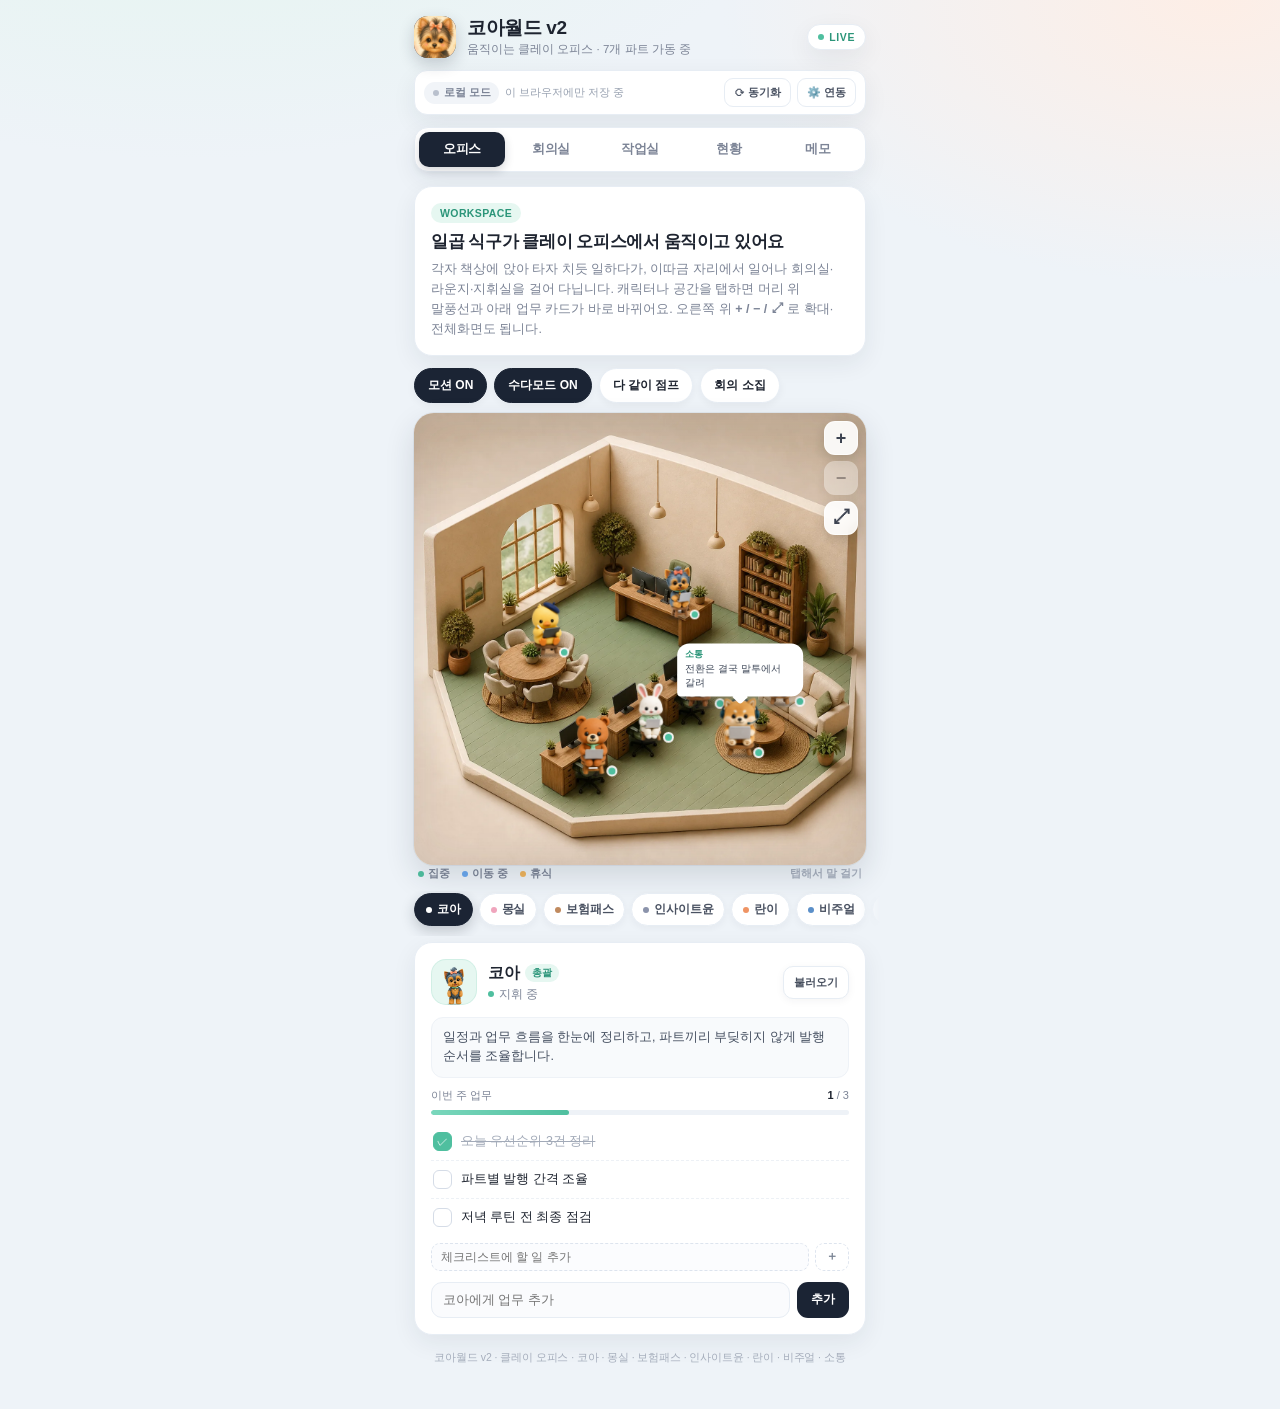
==== commit 72135064: "현황 탭: 계정별 '최근 3개 포스팅' 접기/펼치기 토글(▸ 3건) — 기본 접힘, 펼친 계정은 기기에 기억" ====
--- a/index.html
+++ b/index.html
@@ -307,8 +307,21 @@
   .gc.gc-sample .gc-hd { color: #b8895f; }
   /* ---------- 현황 : 계정 카드 안 '최근 3개 포스팅' ---------- */
   .rp-wrap { margin-top: 9px; border-top: 1px dashed #e4ebf3; padding-top: 9px; }
-  .rp-head { display: flex; align-items: center; justify-content: space-between; gap: 8px; margin-bottom: 6px; }
-  .rp-t { font-size: 11px; font-weight: 800; color: #46536b; letter-spacing: -0.2px; }
+  .rp-head {
+    display: flex; align-items: center; justify-content: space-between; gap: 6px;
+    width: 100%; margin: 0 0 6px; padding: 4px 2px; min-height: 26px;
+    border: 0; border-radius: 8px; background: transparent; font: inherit; color: inherit;
+    text-align: left; cursor: pointer; -webkit-tap-highlight-color: transparent;
+  }
+  button.rp-head:active { background: #f4f8fc; }
+  .rp-arw {
+    flex: 0 0 auto; width: 12px; font-size: 10px; font-weight: 800; color: #98a2b3;
+    line-height: 1; text-align: center;
+  }
+  .rp-wrap[data-open="true"] .rp-arw { color: var(--mint-deep); }
+  .rp-wrap[data-open="false"] .rp-head .rp-c { background: #eef2f7; }
+  .rp-list[hidden] { display: none; }
+  .rp-t { margin-right: auto; font-size: 11px; font-weight: 800; color: #46536b; letter-spacing: -0.2px; }
   .rp-c {
     flex: 0 0 auto; font-size: 9.5px; font-weight: 800; color: #8d95a4; background: #eef2f7;
     border-radius: 999px; padding: 2px 7px; white-space: nowrap;
@@ -2605,7 +2618,7 @@
   } else {
     h += '<div class="gc-post none">' + (empty ? '연동하면 대표 바이럴 글이 여기 표시돼요' : '아직 집계된 대표 글이 없어요') + '</div>';
   }
-  h += recentPostsHtml(m);
+  h += recentPostsHtml(m, a.key);
   return h + '</div>';
 }
 
@@ -2630,15 +2643,51 @@
   const n = (val === null || val === undefined) ? "—" : (label === "조회" ? fmtBig(val) : fmtInt(val));
   return '<span class="rp-s' + (hl ? " hl" : "") + '"><i>' + label + '</i><b>' + n + '</b></span>';
 }
-function recentPostsHtml(m) {
+/*
+ * '최근 3개 포스팅' 접기/펼치기
+ * · 기본은 접힘 — 현황 탭 첫 화면을 짧게 유지합니다.
+ * · 헤더(▸ 3건)를 누르면 열리고 다시 누르면 닫힙니다.
+ * · 계정별로 연 상태를 coa_world_v2_rp_open 에 기억해 새로고침·탭 이동 뒤에도 그대로.
+ */
+const RP_OPEN_KEY = "coa_world_v2_rp_open";
+
+function rpOpenMap() {
+  try {
+    const v = JSON.parse(localStorage.getItem(RP_OPEN_KEY) || "{}");
+    return (v && typeof v === "object" && !Array.isArray(v)) ? v : {};
+  } catch (e) { return {}; }
+}
+function rpIsOpen(acc) {
+  if (!acc) return false;
+  return rpOpenMap()[acc] === true;
+}
+function setRpOpen(acc, open) {
+  if (!acc) return;
+  const map = rpOpenMap();
+  if (open) map[acc] = true; else delete map[acc];
+  try { localStorage.setItem(RP_OPEN_KEY, JSON.stringify(map)); } catch (e) {}
+}
+
+function recentPostsHtml(m, acc) {
   const list = recentPostList(m);
-  let h = '<div class="rp-wrap">' +
-    '<div class="rp-head"><span class="rp-t">최근 3개 포스팅</span>' +
-      '<span class="rp-c" data-rpcount>' + (list.length ? list.length + '건' : '대기') + '</span></div>';
+  const key = acc || "";
+  const has = list.length > 0;
+  const open = has && rpIsOpen(key);
+  const count = list.length ? list.length + '건' : '대기';
+  const headInner = '<span class="rp-t">최근 3개 포스팅</span>' +
+    '<span class="rp-c" data-rpcount>' + count + '</span>';
+  let h = '<div class="rp-wrap" data-rpwrap data-open="' + (open ? 'true' : 'false') + '">';
+  h += has
+    ? '<button class="rp-head" type="button" data-rptoggle aria-expanded="' + (open ? 'true' : 'false') + '"' +
+        (key ? ' aria-controls="rpList-' + escapeHtml(key) + '"' : '') + '>' +
+        '<span class="rp-arw" data-rparw aria-hidden="true">' + (open ? '▾' : '▸') + '</span>' +
+        headInner + '</button>'
+    : '<div class="rp-head">' + headInner + '</div>';
   if (!list.length) {
     return h + '<div class="rp-empty" data-rpempty>아직 받은 글이 없어요. 스레드 루틴이 돌면 최근 글 3건이 여기 채워집니다.</div></div>';
   }
-  h += '<div class="rp-list">' + list.map((p, i) => {
+  h += '<div class="rp-list" data-rplist' + (key ? ' id="rpList-' + escapeHtml(key) + '"' : '') +
+       (open ? '' : ' hidden') + '>' + list.map((p, i) => {
     const hasStats = [p.views, p.likes, p.replies, p.reposts].some(v => v !== null && v !== undefined);
     const stats = hasStats
       ? '<div class="rp-st" data-rpstats>' + rpStatHtml("조회", p.views, true) +
@@ -2655,7 +2704,7 @@
       ? '<a class="rp" data-rp="' + (i + 1) + '" href="' + escapeHtml(p.url) + '" target="_blank" rel="noopener noreferrer">' + inner + '</a>'
       : '<div class="rp" data-rp="' + (i + 1) + '">' + inner + '</div>';
   }).join('') + '</div></div>';
-  return h + '</div>';
+  return h;
 }
 
 /* 연동 전 미리보기 — 실제 숫자가 아님이 드러나도록 점선·'예시' 표시 */
@@ -2678,9 +2727,40 @@
   '</div>';
 }
 
+/* '최근 3개 포스팅' 헤더 탭 → 그 계정만 접기/펼치기 (상태는 기기에 기억) */
+function applyRpOpen(wrap, open) {
+  if (!wrap) return;
+  const head = wrap.querySelector("[data-rptoggle]");
+  const listEl = wrap.querySelector(".rp-list");
+  const arw = wrap.querySelector("[data-rparw]");
+  if (!head || !listEl) return;
+  listEl.hidden = !open;
+  head.setAttribute("aria-expanded", open ? "true" : "false");
+  wrap.setAttribute("data-open", open ? "true" : "false");
+  if (arw) arw.textContent = open ? "▾" : "▸";
+}
+function bindRecentPostsToggle() {
+  const host = document.getElementById("growCards");
+  if (!host || host.dataset.rpBound === "1") return;
+  host.dataset.rpBound = "1";
+  host.addEventListener("click", e => {
+    const head = e.target.closest ? e.target.closest("[data-rptoggle]") : null;
+    if (!head || !host.contains(head)) return;
+    const wrap = head.closest(".rp-wrap");
+    const card = head.closest(".gc");
+    const acc = card ? (card.dataset.acc || "") : "";
+    const listEl = wrap ? wrap.querySelector(".rp-list") : null;
+    if (!listEl) return;
+    const open = listEl.hidden === true || listEl.hasAttribute("hidden");
+    applyRpOpen(wrap, open);
+    setRpOpen(acc, open);
+  });
+}
+
 function renderGrowth() {
   const listEl = document.getElementById("growCards");
   if (!listEl) return;
+  bindRecentPostsToggle();
   const whenEl = document.getElementById("growWhen");
   const noteEl = document.getElementById("growNote");
   const sumEl = document.getElementById("growSum");
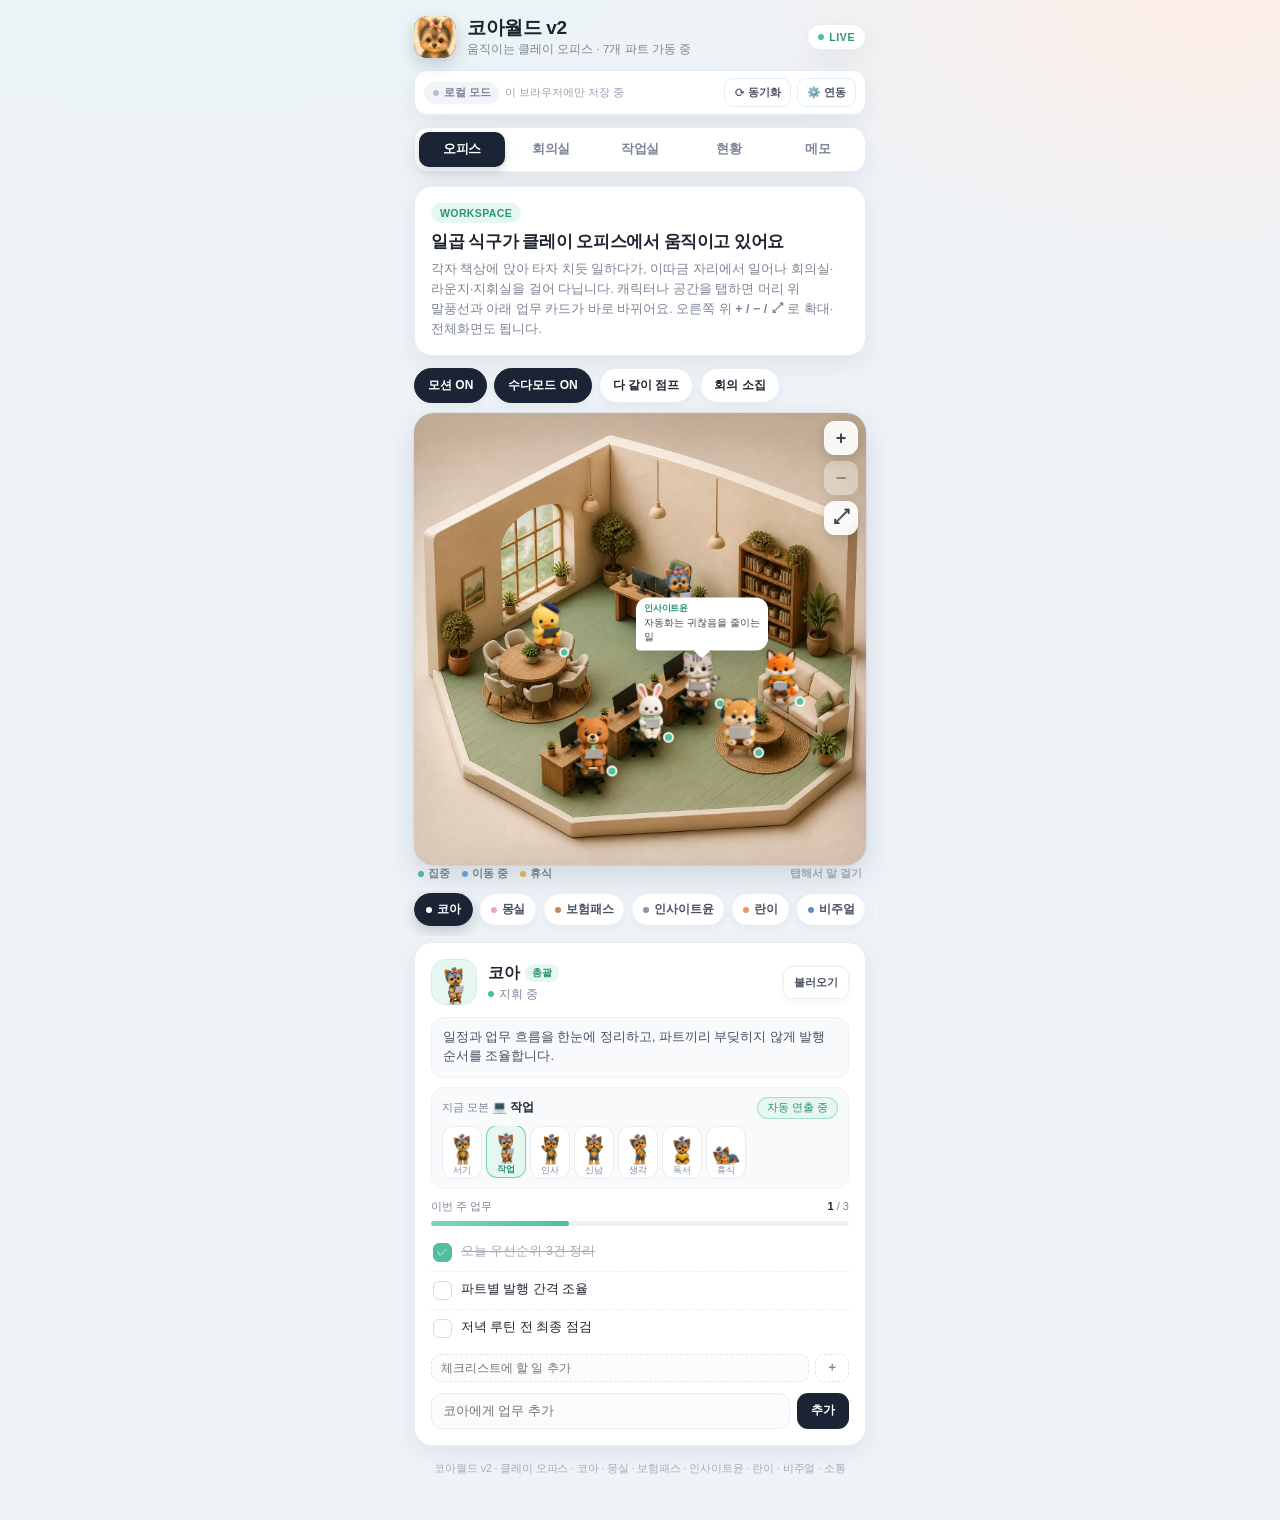
==== commit cf890fd4: "7인방 포즈 7종(서기·작업·인사·신남·생각·독서·휴식) — 자리·업무·수다·탭 반응에 맞춰 연출, 업무 카드에 지금 모습·포즈 고르기, 스프라이트 캐시버전 clay3" ====
--- a/index.html
+++ b/index.html
@@ -11,17 +11,17 @@
 <link rel="apple-touch-icon" href="./apple-touch-icon-180-v3.png?v=3" />
 <meta name="apple-mobile-web-app-title" content="코아월드" />
 <link rel="preload" as="image" href="./office-clay.webp?v=wide1" type="image/webp" />
-<link rel="preload" as="image" href="./sprites/clay/coa-stand.webp?v=clay2" type="image/webp" />
-<link rel="preload" as="image" href="./sprites/clay/coa-sit.webp?v=clay2" type="image/webp" />
-<link rel="preload" as="image" href="./sprites/clay/mongsil-stand.webp?v=clay2" type="image/webp" />
-<link rel="preload" as="image" href="./sprites/clay/mongsil-sit.webp?v=clay2" type="image/webp" />
-<link rel="preload" as="image" href="./sprites/clay/bohumpass-sit.webp?v=clay2" type="image/webp" />
-<link rel="preload" as="image" href="./sprites/clay/insight-sit.webp?v=clay2" type="image/webp" />
-<link rel="preload" as="image" href="./sprites/clay/rani-sit.webp?v=clay2" type="image/webp" />
-<link rel="preload" as="image" href="./sprites/clay/visual-sit.webp?v=clay2" type="image/webp" />
-<link rel="preload" as="image" href="./sprites/clay/visual-stand.webp?v=clay2" type="image/webp" />
-<link rel="preload" as="image" href="./sprites/clay/sotong-sit.webp?v=clay2" type="image/webp" />
-<link rel="preload" as="image" href="./sprites/clay/sotong-stand.webp?v=clay2" type="image/webp" />
+<link rel="preload" as="image" href="./sprites/clay/coa-stand.webp?v=clay3" type="image/webp" />
+<link rel="preload" as="image" href="./sprites/clay/coa-sit.webp?v=clay3" type="image/webp" />
+<link rel="preload" as="image" href="./sprites/clay/mongsil-stand.webp?v=clay3" type="image/webp" />
+<link rel="preload" as="image" href="./sprites/clay/mongsil-sit.webp?v=clay3" type="image/webp" />
+<link rel="preload" as="image" href="./sprites/clay/bohumpass-sit.webp?v=clay3" type="image/webp" />
+<link rel="preload" as="image" href="./sprites/clay/insight-sit.webp?v=clay3" type="image/webp" />
+<link rel="preload" as="image" href="./sprites/clay/rani-sit.webp?v=clay3" type="image/webp" />
+<link rel="preload" as="image" href="./sprites/clay/visual-sit.webp?v=clay3" type="image/webp" />
+<link rel="preload" as="image" href="./sprites/clay/visual-stand.webp?v=clay3" type="image/webp" />
+<link rel="preload" as="image" href="./sprites/clay/sotong-sit.webp?v=clay3" type="image/webp" />
+<link rel="preload" as="image" href="./sprites/clay/sotong-stand.webp?v=clay3" type="image/webp" />
 <style>
   :root {
     --ink: #1e2430;
@@ -491,9 +491,15 @@
     filter: drop-shadow(0 1.5px 2px rgba(48, 38, 30, 0.20));
     transition: opacity 0.18s ease;
   }
-  .ch-art.sit { opacity: 0; }
-  .ch.is-sit .ch-art.stand { opacity: 0; }
-  .ch.is-sit .ch-art.sit { opacity: 1; }
+  /* 포즈 7종 — 지금 고른 포즈 한 장만 보이고 나머지는 겹쳐 둡니다(교체 시 깜빡임 없음) */
+  .ch-art { opacity: 0; }
+  .ch.pose-stand .ch-art.stand,
+  .ch.pose-sit .ch-art.sit,
+  .ch.pose-wave .ch-art.wave,
+  .ch.pose-happy .ch-art.happy,
+  .ch.pose-think .ch-art.think,
+  .ch.pose-read .ch-art.read,
+  .ch.pose-rest .ch-art.rest { opacity: 1; }
   .ch-hit {
     position: absolute; left: -6%; top: -4%; width: 112%; height: 108%; border: 0; background: transparent;
     border-radius: 46%; pointer-events: auto; cursor: pointer;
@@ -520,9 +526,38 @@
   .ch.twitch .ch-art { animation: twitch 0.56s ease-in-out; }
 
   /* 앉아서 일하는 중: 끄덕임 + 타자 치는 손놀림 느낌 */
-  .ch.is-sit .ch-move { animation: deskBob 3.2s ease-in-out infinite; }
-  .ch.is-sit .ch-art.sit { animation: nod 4.6s ease-in-out infinite; }
+  .ch.pose-sit .ch-move { animation: deskBob 3.2s ease-in-out infinite; }
+  .ch.pose-sit .ch-art.sit { animation: nod 4.6s ease-in-out infinite; }
   .ch.is-sit .ch-hit { cursor: pointer; }
+
+  /* 포즈별 잔동작 — 인사는 손 흔들 듯 살랑, 신남은 통통, 생각은 갸웃, 독서는 끄덕, 휴식은 느린 숨쉬기 */
+  .ch.pose-wave .ch-art.wave { animation: waveNudge 2.6s ease-in-out infinite; }
+  .ch.pose-happy .ch-move { animation: happyBounce 1.5s ease-in-out infinite; }
+  .ch.pose-think .ch-art.think { animation: thinkTilt 4.2s ease-in-out infinite; }
+  .ch.pose-read .ch-art.read { animation: readNod 5.2s ease-in-out infinite; }
+  .ch.pose-rest .ch-move { animation: restBreath 5.8s ease-in-out infinite; }
+  @keyframes waveNudge {
+    0%, 100% { transform: rotate(-1.4deg); }
+    45% { transform: rotate(1.6deg); }
+  }
+  @keyframes happyBounce {
+    0%, 100% { transform: translateY(0) scale(1, 1); }
+    38% { transform: translateY(-3.2%) scale(0.985, 1.015); }
+    62% { transform: translateY(0) scale(1.012, 0.99); }
+  }
+  @keyframes thinkTilt {
+    0%, 100% { transform: rotate(-1.6deg); }
+    50% { transform: rotate(1.4deg); }
+  }
+  @keyframes readNod {
+    0%, 70%, 100% { transform: translateY(0) rotate(0); }
+    78% { transform: translateY(0.8%) rotate(-1deg); }
+    86% { transform: translateY(0) rotate(0.4deg); }
+  }
+  @keyframes restBreath {
+    0%, 100% { transform: scaleY(1); }
+    50% { transform: scaleY(1.022); }
+  }
   @keyframes deskBob {
     0%, 100% { transform: translateY(0) scale(1, 1); }
     50% { transform: translateY(-0.6%) scale(1.004, 1.006); }
@@ -615,6 +650,7 @@
   }
   .motion-off .ch:not(.jump) .ch-move, .motion-off .ch .ch-art { animation: none; }
   .motion-off .ch.is-sit .ch-move, .motion-off .ch.is-sit .ch-art.sit { animation: none; }
+  .motion-off .ch.pose-happy .ch-move, .motion-off .ch.pose-rest .ch-move { animation: none; }
   /* sparkles */
   #fx { position: absolute; inset: 0; pointer-events: none; z-index: 700; overflow: hidden; }
   .spark {
@@ -701,6 +737,27 @@
     border: 1px solid #eef2f7; border-radius: 12px; padding: 10px 11px;
   }
   .dc-live b { color: var(--ink); }
+
+  /* 상세 카드 — 지금 모습 · 포즈 미리보기(7종) */
+  .pose-box { margin-top: 9px; padding: 9px 10px 8px; border-radius: 13px; background: #f8fafc; border: 1px solid #eef2f7; }
+  .pose-hd { display: flex; align-items: center; justify-content: space-between; gap: 8px; font-size: 11px; color: var(--muted); margin-bottom: 7px; }
+  .pose-hd b { color: var(--ink); font-size: 12px; font-weight: 700; }
+  .pose-auto {
+    flex: 0 0 auto; border: 1px solid var(--line); background: #fff; color: var(--muted); border-radius: 999px;
+    font: inherit; font-size: 10.5px; padding: 3px 9px; cursor: pointer; transition: color .16s, border-color .16s, background .16s;
+  }
+  .pose-auto.on { color: var(--mint-deep); border-color: rgba(79, 191, 159, 0.45); background: var(--mint-soft); }
+  .pose-row { display: flex; gap: 4px; overflow-x: auto; scrollbar-width: none; padding-bottom: 1px; }
+  .pose-row::-webkit-scrollbar { display: none; }
+  .pose-btn {
+    flex: 0 0 auto; width: 40px; padding: 3px 2px 2px; border-radius: 11px; cursor: pointer; font: inherit;
+    border: 1px solid var(--line); background: #fff; display: flex; flex-direction: column; align-items: center; gap: 1px;
+    transition: border-color .16s, background .16s, transform .16s;
+  }
+  .pose-btn img { width: 30px; height: 35px; object-fit: contain; }
+  .pose-btn span { font-size: 9px; color: var(--muted); line-height: 1.1; }
+  .pose-btn.active { border-color: rgba(79, 191, 159, 0.7); background: var(--mint-soft); transform: translateY(-1px); }
+  .pose-btn.active span { color: var(--mint-deep); font-weight: 700; }
 
   .tasks { list-style: none; margin: 8px 0 0; padding: 0; }
   .task-row {
@@ -1106,20 +1163,24 @@
    ======================================================================= */
 
 /* ---------------- 캐릭터 스프라이트 (클레이 3D 미니어처 · 투명 배경) ----------------
-   두 자세를 한 캐릭터에 쌓아 두고, 앉으면 sit / 걸으면 stand 로 바꿉니다.
-   두 장 모두 512x640 같은 캔버스에 발밑 기준으로 맞춰져 있어 교체해도 크기가 튀지 않아요. */
-const SPRITE_VER = "clay2";
+   한 캐릭터에 포즈 7장을 쌓아 두고, 자리·상태·수다·탭 반응에 따라 한 장만 보여 줍니다.
+   일곱 장 모두 512x640 같은 캔버스에 발밑 기준으로 맞춰져 있어 교체해도 크기가 튀지 않아요.
+   stand 서기 · sit 노트북 작업 · wave 인사 · happy 신남 · think 생각 · read 독서 · rest 휴식 */
+const SPRITE_VER = "clay3";
 const SPRITE_KEYS = ["coa", "mongsil", "bohumpass", "insight", "rani", "visual", "sotong"];
+const POSES = ["stand", "sit", "wave", "happy", "think", "read", "rest"];
+const POSE_LABEL = { stand: "서기", sit: "작업", wave: "인사", happy: "신남", think: "생각", read: "독서", rest: "휴식" };
+const POSE_EMOJI = { stand: "🧍", sit: "💻", wave: "👋", happy: "✨", think: "💭", read: "📖", rest: "💤" };
+const POSE_STATUS = { stand: "서 있는 중", sit: "작업 중", wave: "인사하는 중", happy: "신나 하는 중", think: "생각 중", read: "책 읽는 중", rest: "쉬는 중" };
 function spriteSrc(key, pose) {
   return "./sprites/clay/" + key + "-" + (pose || "stand") + ".webp?v=" + SPRITE_VER;
 }
 const ART = {};
 SPRITE_KEYS.forEach(key => {
-  ART[key] =
-    '<img class="ch-art stand" src="' + spriteSrc(key, "stand") +
-      '" alt="" draggable="false" decoding="async" width="512" height="640" />' +
-    '<img class="ch-art sit" src="' + spriteSrc(key, "sit") +
-      '" alt="" draggable="false" decoding="async" width="512" height="640" />';
+  ART[key] = POSES.map(pose =>
+    '<img class="ch-art ' + pose + '" data-pose="' + pose + '" src="' + spriteSrc(key, pose) +
+      '" alt="" draggable="false" decoding="async" width="512" height="640" />'
+  ).join("");
 });
 
 /* ---------------- 데이터 ---------------- */
@@ -1484,7 +1545,7 @@
   CHAR_KEYS.forEach(key => {
     const p = PARTS[key];
     const el = document.createElement("div");
-    el.className = "ch is-sit";
+    el.className = "ch pose-sit is-sit";
     el.dataset.key = key;
     el.dataset.status = "focus";
     el.style.zIndex = 100;
@@ -1500,12 +1561,14 @@
     chars[key] = {
       key, el, x: start.x, y: start.y, node: homeId,
       path: [], target: null, state: "work", seated: true,
+      pose: "sit", manualPose: null, reactPose: null, poseAlt: false,
       nextAt: performance.now() + 8000 + Math.random() * 12000,
       facing: 1, speed: 0.115, status: "focus"
     };
     el.querySelector(".ch-hit").addEventListener("click", e => { e.stopPropagation(); if (stage.dataset.panGuard) return; select(key, true); });
     place(chars[key]);
     scheduleLife(key);
+    scheduleDrift(key);
   });
 }
 
@@ -1533,6 +1596,25 @@
     }
     scheduleLife(key);
   }, wait);
+}
+
+/* 가만히 있을 때도 표정·자세를 조금씩 바꿔 살아 있는 느낌을 줍니다 */
+function scheduleDrift(key) {
+  const c = chars[key];
+  if (!c) return;
+  setTimeout(() => {
+    if (state.motion && c.state !== "walk" && !c.reactPose && !c.manualPose && !c.rallySeat && !document.hidden) {
+      const zone = zoneOf(c.node);
+      if (zone === "desk") {
+        if (Math.random() < 0.34) reactPose(c, pickOne(["think", "happy"]), 3200);
+      } else {
+        setPose(c, poseForZone(c, zone));
+        c.el.dataset.status = c.pose === "sit" ? "focus" : "rest";
+        refreshDetailStatus();
+      }
+    }
+    scheduleDrift(key);
+  }, 7000 + Math.random() * 8000);
 }
 
 /* ---------------- 경로 탐색 ---------------- */
@@ -1580,10 +1662,75 @@
   return bestId;
 }
 
-function setPose(c, seated) {
-  if (c.seated === seated) return;
+function setPose(c, pose) {
+  if (!c) return;
+  if (POSES.indexOf(pose) < 0) pose = "stand";
+  const seated = pose === "sit";
   c.seated = seated;
+  if (c.pose === pose) { c.el.classList.toggle("is-sit", seated); return; }
+  c.pose = pose;
+  POSES.forEach(p => c.el.classList.toggle("pose-" + p, p === pose));
   c.el.classList.toggle("is-sit", seated);
+  refreshPoseUI(c.key);
+}
+
+/* ---------------- 포즈 연출 (구역 · 업무 · 수다 · 탭 반응) ---------------- */
+const WORK_NODES = ["s_coa", "s_mong", "s_pass", "s_ins"];
+const MEET_SEATS = ["m1", "m2", "m3", "m4", "m5", "m6"];
+const CHAT_POSE = { coa: "think", mongsil: "happy", bohumpass: "think", insight: "think", rani: "happy", visual: "happy", sotong: "wave" };
+/* 처음 몇 초는 각자 책상에서 일하는 모습으로 두고, 그 뒤부터 표정이 바뀝니다 */
+const bootPoseAt = performance.now() + 6500;
+
+function pickOne(list) { return list[Math.floor(Math.random() * list.length)]; }
+function chatterPoseFor(key, text) {
+  const t = String(text || "");
+  if (/[?？]|할까|볼까|정리|점검|고민|어렵|고쳐/.test(t)) return "think";
+  if (/완료|좋|신나|축|반응|붙|간다|성공|!/.test(t)) return "happy";
+  if (/다녀|돌아|모여|불러|안녕/.test(t)) return "wave";
+  return CHAT_POSE[key] || "think";
+}
+function zoneOf(nodeId) {
+  if (WORK_NODES.indexOf(nodeId) >= 0) return "desk";
+  if (LOUNGE_NODES.indexOf(nodeId) >= 0) return "lounge";
+  if (MEET_NODES.indexOf(nodeId) >= 0) return "meet";
+  return "aisle";
+}
+/* 진행중인 업무가 있으면 책상에서는 노트북 작업(sit) */
+function hasOpenWork(key) {
+  const list = state.parts[key] || [];
+  if (list.some(t => !t.done)) return true;
+  return (state.remote || []).some(t => t.part === key && t.status === "진행중");
+}
+/* 구역별 기본 포즈 — 책상:작업, 라운지:독서/휴식 번갈아, 회의실:생각/인사/신남, 통로:서기/인사 */
+function poseForZone(c, zone) {
+  zone = zone || zoneOf(c.node);
+  if (zone === "desk") return hasOpenWork(c.key) ? "sit" : pickOne(["sit", "think"]);
+  if (zone === "lounge") {
+    c.poseAlt = !c.poseAlt;
+    return c.poseAlt ? "rest" : "read";
+  }
+  if (zone === "meet") {
+    if (rally && rally.type === "meeting" && MEET_SEATS.indexOf(c.node) >= 0) return "sit";
+    return pickOne(["think", "wave", "happy"]);
+  }
+  return pickOne(["stand", "wave", "think", "happy"]);
+}
+/* 짧은 반응 포즈(탭·수다) — 끝나면 다시 제 구역 포즈로 돌아갑니다 */
+function chairSeated(c) {
+  return !!(rally && rally.type === "meeting" && MEET_SEATS.indexOf(c.node) >= 0);
+}
+function reactPose(c, pose, ms, force) {
+  if (!c) return;
+  if (c.manualPose && !force) return;
+  if (chairSeated(c) && !force) return;   // 회의 중 테이블에 앉은 사람은 앉은 자세 유지
+  c.reactPose = pose;
+  c.reactUntil = performance.now() + (ms || 2600);
+  setPose(c, pose);
+}
+function settlePose(c) {
+  if (!c || c.state === "walk") return;
+  c.reactPose = null;
+  setPose(c, c.manualPose || poseForZone(c, zoneOf(c.node)));
 }
 
 function goToNode(c, nodeId, opts) {
@@ -1594,7 +1741,8 @@
   c.path = path.map(id => ({ id, node: NODES[id] }));
   if (!c.path.length) { c.node = nodeId; c.x = NODES[nodeId].x; c.y = NODES[nodeId].y; place(c); arrive(c); return; }
   c.state = "walk";
-  setPose(c, false);
+  setPose(c, "stand");
+  c.reactPose = null;
   c.el.classList.add("walking");
   c.el.dataset.status = "walk";
   if (opts.noWait) c.rush = true;
@@ -1619,13 +1767,17 @@
 }
 
 function arrive(c) {
-  const seated = SEAT_NODES.indexOf(c.node) >= 0;
   c.el.classList.remove("walking");
-  setPose(c, seated);
-  c.state = seated ? "work" : "rest";
+  const zone = zoneOf(c.node);
+  const reacting = c.reactPose && performance.now() < c.reactUntil;
+  const pose = reacting ? c.reactPose : (c.manualPose || poseForZone(c, zone));
+  if (!reacting) c.reactPose = null;
+  setPose(c, pose);
+  const seated = pose === "sit";
+  c.state = (zone === "desk" || seated) ? "work" : "rest";
   c.status = seated ? "focus" : "rest";
   c.el.dataset.status = c.status;
-  c.nextAt = performance.now() + (seated ? 22000 + Math.random() * 20000 : 4000 + Math.random() * 5000);
+  c.nextAt = performance.now() + (c.state === "work" ? 22000 + Math.random() * 20000 : 5000 + Math.random() * 6000);
   refreshDetailStatus();
 }
 
@@ -1644,6 +1796,7 @@
       if (!c) return;
 
       if (c.state === "walk" && c.path.length) {
+        if (c.pose !== "stand") setPose(c, "stand");   // 걷는 중에는 서 있는 모습으로
         const tgt = c.path[0];
         const tx = tgt.node.x, ty = tgt.node.y;
         const dpx = (tx - c.x) * W, dpy = (ty - c.y) * H;
@@ -1663,6 +1816,7 @@
         if (c.node === HOME[key]) startOuting(c);
         else goHome(c);
       }
+      if (c.reactPose && now > c.reactUntil && c.state !== "walk") settlePose(c);
     });
 
     if (!rally) separate();
@@ -1958,6 +2112,7 @@
     chatRecent.push(line);
     while (chatRecent.length > 12) chatRecent.shift();
     const life = 4600 + Math.random() * 1500;
+    if (performance.now() > bootPoseAt) reactPose(c, chatterPoseFor(key, line), life + 400);
     item.t1 = setTimeout(() => dropChat(item), life);
     return true;
   }
@@ -2010,7 +2165,10 @@
 
   renderDetail(key);
   showBubble(key);
-  if (doJump && chars[key]) celebrate(chars[key]);
+  if (doJump && chars[key]) {
+    celebrate(chars[key]);
+    reactPose(chars[key], pickOne(["wave", "happy"]), 2800, true);
+  }
   if (key !== "meeting" && key !== "lounge") refreshDetailStatus();
 }
 
@@ -2056,6 +2214,7 @@
       : '<button class="dc-call" data-call="' + key + '">불러오기</button>') +
   '</div>' +
   '<p class="dc-live">' + p.summary + '</p>' +
+  (isRoom ? "" : poseBlockHtml(key)) +
   (key === "rani" ? raniBenchBlock() : "") +
   '<div style="display:flex;align-items:center;justify-content:space-between;font-size:11px;color:var(--muted);margin-top:10px;">' +
     '<span>이번 주 업무</span><span><b style="color:var(--ink)">' + done + '</b> / ' + tasks.length + '</span>' +
@@ -2088,13 +2247,85 @@
   updateStats();
 }
 
+/* 상세 카드의 지금 모본 · 7포즈 미리보기 */
+function poseBlockHtml(key) {
+  const c = chars[key];
+  const pose = (c && c.pose) || "sit";
+  const manual = !!(c && c.manualPose);
+  let html = '<div class="pose-box">' +
+    '<div class="pose-hd"><span>' + (manual ? "고른 포즈" : "지금 모본") + ' <b id="dcPose">' + POSE_EMOJI[pose] + ' ' + POSE_LABEL[pose] + '</b></span>' +
+    '<button type="button" class="pose-auto' + (manual ? "" : " on") + '" data-poseauto="' + key + '">' +
+      (manual ? "자동으로" : "자동 연출 중") + '</button></div>' +
+    '<div class="pose-row">';
+  POSES.forEach(p => {
+    const on = p === pose;
+    html += '<button type="button" class="pose-btn' + (on ? " active" : "") + '" data-posepick="' + p +
+      '" aria-pressed="' + (on ? "true" : "false") + '" title="' + POSE_LABEL[p] + ' 포즈">' +
+      '<img src="' + spriteSrc(key, p) + '" alt="" draggable="false" loading="lazy" /><span>' + POSE_LABEL[p] + '</span></button>';
+  });
+  return html + '</div></div>';
+}
+
+function refreshPoseUI(key) {
+  if (key === undefined) key = selectedKey;
+  if (key !== selectedKey) return;
+  const c = chars[key];
+  const now = document.getElementById("dcPose");
+  if (!c || !now) return;
+  now.textContent = POSE_EMOJI[c.pose] + " " + POSE_LABEL[c.pose];
+  document.querySelectorAll("#detail .pose-btn").forEach(b => {
+    const on = b.dataset.posepick === c.pose;
+    b.classList.toggle("active", on);
+    b.setAttribute("aria-pressed", on ? "true" : "false");
+  });
+  const ab = document.querySelector("#detail [data-poseauto]");
+  if (ab) {
+    ab.classList.toggle("on", !c.manualPose);
+    ab.textContent = c.manualPose ? "자동으로" : "자동 연출 중";
+  }
+  const hd = document.querySelector("#detail .pose-hd > span");
+  if (hd) hd.firstChild.textContent = c.manualPose ? "고른 포즈 " : "지금 모본 ";
+}
+
+/* 포즈 직접 고르기 / 다시 자동으로 */
+function pickPoseManual(key, pose) {
+  const c = chars[key];
+  if (!c || POSES.indexOf(pose) < 0) return;
+  // 걷는 중에 골랐으면 그 자리에 서서 고른 포즈를 보여 줍니다
+  if (c.state === "walk") {
+    c.path = [];
+    c.el.classList.remove("walking");
+    c.state = "rest";
+    c.nextAt = performance.now() + 14000;
+  }
+  c.manualPose = pose;
+  c.reactPose = null;
+  setPose(c, pose);
+  c.el.dataset.status = pose === "sit" ? "focus" : "rest";
+  refreshDetailStatus();
+  refreshPoseUI(key);
+  toast(PARTS[key].name + " · " + POSE_LABEL[pose] + " 포즈");
+}
+function autoPose(key) {
+  const c = chars[key];
+  if (!c) return;
+  c.manualPose = null;
+  c.reactPose = null;
+  setPose(c, c.state === "walk" ? "stand" : poseForZone(c, zoneOf(c.node)));
+  refreshDetailStatus();
+  refreshPoseUI(key);
+  toast("다시 상황에 맞춰 스스로 움직여요");
+}
+
 function statusText(key) {
   if (key === "meeting") return rally && rally.type === "meeting" ? "회의 중 · 7인방 모였어요" : "회의 준비";
   if (key === "lounge") return rally && rally.type === "lounge" ? "커피 타임 중" : "충전 중";
   const c = chars[key];
   if (!c) return PARTS[key].status;
   if (c.state === "walk") return "이동 중";
-  if (!c.seated) return "잠깐 쉬는 중";
+  if (c.pose === "wave" || c.pose === "happy" || c.pose === "think" || c.pose === "read" || c.pose === "rest")
+    return POSE_STATUS[c.pose] || PARTS[key].status;
+  if (c.pose === "stand") return "잠깐 서 있는 중";
   if (rally && rally.type === "meeting" && MEET_NODES.indexOf(c.node) >= 0) return "회의 중";
   if (c.node !== HOME[key]) return "다른 자리에서 작업 중";
   return PARTS[key].status;
@@ -2112,10 +2343,15 @@
 /* 캐릭터는 스프라이트 섬네일, 회의실·라운지는 이모지 */
 function avatarHtml(key) {
   if (SPRITE_KEYS.indexOf(key) < 0) return (PARTS[key] || {}).emoji || "";
-  return '<img src="' + spriteSrc(key, "stand") + '" alt="" draggable="false" />';
+  const c = chars[key];
+  return '<img src="' + spriteSrc(key, (c && c.pose) || "stand") + '" alt="" draggable="false" />';
 }
 
 detailEl.addEventListener("click", e => {
+  const poseBtn = e.target.closest("[data-posepick]");
+  if (poseBtn) { pickPoseManual(selectedKey, poseBtn.dataset.posepick); return; }
+  const autoBtn = e.target.closest("[data-poseauto]");
+  if (autoBtn) { autoPose(autoBtn.dataset.poseauto); return; }
   const stBtn = e.target.closest("[data-rtstatus]");
   if (stBtn) { cycleRemoteStatus(stBtn.dataset.rtstatus); return; }
   const delBtn = e.target.closest("[data-rtdel]");
@@ -2241,7 +2477,7 @@
 }
 
 /* ---------------- 모션 토글 ---------------- */
-function renderMotion() {
+function renderMotion(first) {
   motionBtn.textContent = state.motion ? "모션 ON" : "모션 OFF";
   motionBtn.classList.toggle("dark", state.motion);
   stage.classList.toggle("motion-off", !state.motion);
@@ -2254,12 +2490,13 @@
       c.el.classList.remove("walking");
       const seat = NODES[HOME[k]];
       if (seat) { c.x = seat.x; c.y = seat.y; c.node = HOME[k]; place(c); }
-      setPose(c, true);
+      setPose(c, "sit");
       c.state = "work";
       c.el.dataset.status = "focus";
     } else {
       c.el.dataset.status = c.seated ? "focus" : "rest";
-      c.nextAt = performance.now() + 2500 + Math.random() * 4000;
+      // 첫 화면은 조금 더 오래 책상에 앉아 일하는 모습으로 둡니다
+      if (!first) c.nextAt = performance.now() + 2500 + Math.random() * 4000;
     }
   });
 }
@@ -3618,7 +3855,7 @@
 chipsEl.addEventListener("scroll", updateChipFade, { passive: true });
 updateChipFade();
 requestAnimationFrame(() => ensureChipVisible(chipsEl.querySelector(".chip.active")));
-renderMotion();
+renderMotion(true);
 renderChatter(true);
 renderDetail(selectedKey);
 renderWorkshop();
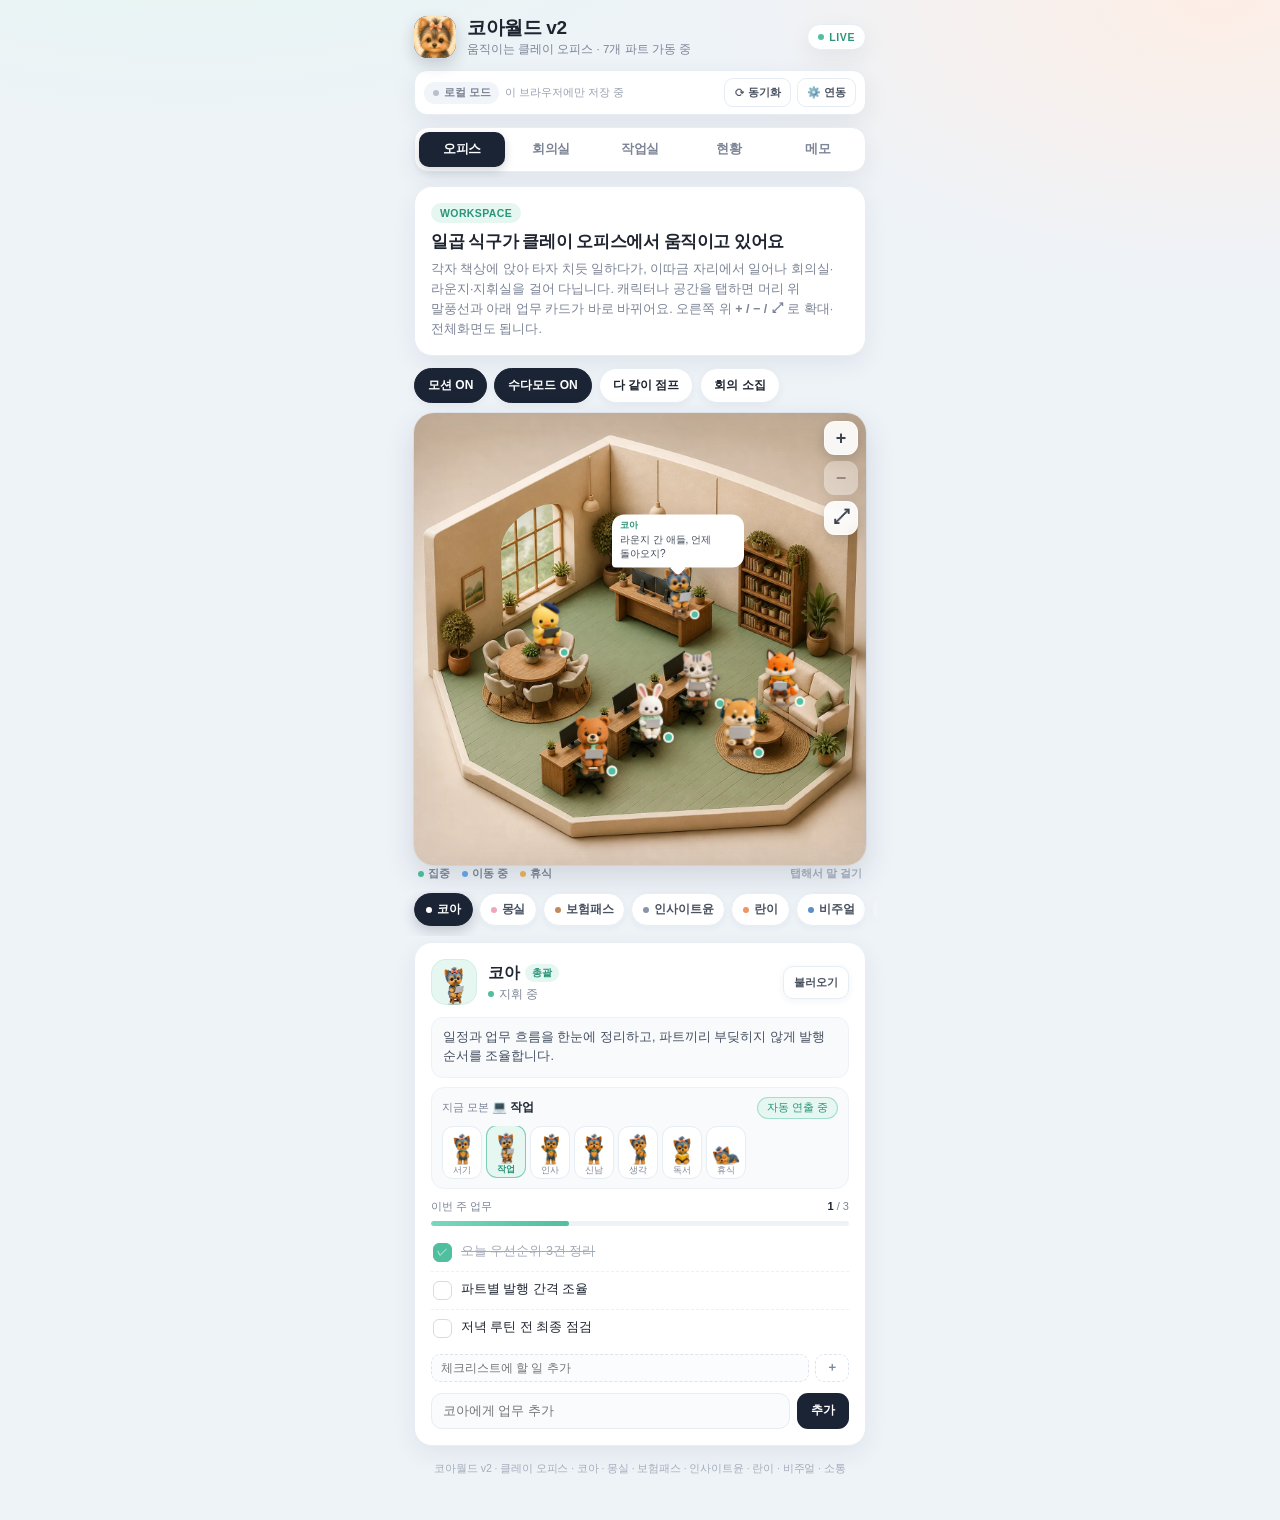
==== commit db02f816: "회의실 탭: 카톡방·스레드 스타일 채팅 — 대회의실·지휘실·라운지 방 전환, 인용 답글·클레이 아바타·역할 배지·시각·처리 상태(대기/답변 완료), @멘션 칩, 시트 RoomMes" ====
--- a/index.html
+++ b/index.html
@@ -208,6 +208,100 @@
   .rt-sum b { font-size: 18px; font-weight: 800; display: block; }
   .rt-sum span { font-size: 10.5px; color: var(--muted); }
 
+  /* ---------- 회의실 채팅 (카톡방 · 스레드 스타일) ---------- */
+  .chat-card { padding: 12px 12px 12px; }
+  .room-tabs { display: flex; gap: 4px; background: #f4f7fb; border-radius: 13px; padding: 4px; }
+  .room-tab {
+    flex: 1; min-width: 0; border: 0; background: transparent; color: #6d7583;
+    font-size: 12px; font-weight: 800; letter-spacing: -0.2px; padding: 8px 4px; border-radius: 10px;
+    white-space: nowrap; overflow: hidden; text-overflow: ellipsis; position: relative;
+    transition: background 0.16s, color 0.16s, box-shadow 0.16s, transform 0.12s;
+  }
+  .room-tab.active { background: #fff; color: var(--navy); box-shadow: 0 2px 8px rgba(31, 42, 58, 0.12); }
+  .room-tab:active { transform: scale(0.97); }
+  .room-pend {
+    display: inline-flex; align-items: center; justify-content: center; margin-left: 3px;
+    min-width: 14px; height: 14px; padding: 0 4px; border-radius: 999px; background: var(--peach);
+    color: #fff; font-size: 9px; font-weight: 800; font-style: normal; vertical-align: 1px;
+  }
+  .room-head {
+    display: flex; align-items: center; gap: 6px; padding: 10px 3px 8px;
+    font-size: 11px; color: #8b93a3; border-bottom: 1px solid #eef2f7;
+  }
+  .room-head b { color: #465061; font-weight: 800; }
+  .room-refresh {
+    margin-left: auto; flex: 0 0 auto; width: 26px; height: 26px; border-radius: 9px;
+    border: 1px solid var(--line); background: #fff; color: #7c8496; font-size: 12px; line-height: 1;
+  }
+  .room-refresh:active { transform: scale(0.94); background: var(--mint-soft); color: var(--mint-deep); }
+
+  .thread {
+    height: min(400px, 54vh); min-height: 230px; overflow-y: auto; overscroll-behavior: contain;
+    padding: 12px 2px 6px; display: flex; flex-direction: column; gap: 13px;
+  }
+  .thread > .msg:first-child { margin-top: auto; }   /* 대화가 짧으면 아래부터 차곡차곡 */
+  .thread-empty { margin: auto 8px; text-align: center; font-size: 11.5px; line-height: 1.7; color: #a6aebc; }
+  .msg { display: flex; gap: 7px; align-items: flex-start; }
+  .msg.me { flex-direction: row-reverse; }
+  .msg-av {
+    flex: 0 0 auto; width: 32px; height: 32px; border-radius: 12px; overflow: hidden;
+    background: #f4f7fb; border: 1px solid #eef2f7; display: flex; align-items: flex-end; justify-content: center;
+  }
+  .msg-av img { width: 100%; height: 100%; object-fit: contain; object-position: center bottom; display: block; }
+  .msg-av.me { align-items: center; background: #fdeee6; border-color: #f6dccd; color: #b06a3f; font-size: 12px; font-weight: 800; }
+  .msg-body { display: flex; flex-direction: column; min-width: 0; max-width: 80%; }
+  .msg.me .msg-body { align-items: flex-end; }
+  .msg-meta { display: flex; align-items: center; gap: 5px; margin: 0 3px 4px; font-size: 9.5px; color: #aab2c0; }
+  .msg-who { font-size: 11.5px; font-weight: 800; color: #3a4557; letter-spacing: -0.2px; }
+  .msg-role {
+    font-size: 9.5px; font-weight: 800; padding: 1px 6px; border-radius: 999px;
+    color: var(--c, #2b9579); background: var(--tint, #e6f7f1);
+  }
+  .msg-time { font-size: 9.5px; color: #aab2c0; }
+  .msg-status { font-size: 9.5px; font-weight: 800; padding: 1px 6px; border-radius: 999px; }
+  .msg-status.wait { background: #fdf1e2; color: #ab6f24; }
+  .msg-status.done { background: var(--mint-soft); color: var(--mint-deep); }
+  .msg-status.err { background: #fdecea; color: #c0554f; }
+  .bubble {
+    background: #fff; border: 1px solid #e9eef5; border-radius: 4px 14px 14px 14px;
+    padding: 9px 11px; font-size: 12.5px; line-height: 1.6; color: #2a3342;
+    word-break: break-word; overflow-wrap: break-word; box-shadow: 0 2px 6px rgba(31, 42, 58, 0.04);
+  }
+  .msg.me .bubble { background: var(--navy); border-color: var(--navy); color: #fff; border-radius: 14px 4px 14px 14px; }
+  .quote {
+    display: flex; gap: 4px; align-items: baseline; font-size: 10.5px; line-height: 1.45;
+    color: #6f7989; background: #f6f8fb; border-left: 2px solid #cfd8e6; border-radius: 6px;
+    padding: 5px 7px; margin-bottom: 6px; overflow: hidden;
+  }
+  .quote b { font-weight: 800; white-space: nowrap; color: #4f5867; }
+  .quote span { overflow: hidden; text-overflow: ellipsis; white-space: nowrap; }
+  .msg.me .quote { background: rgba(255, 255, 255, 0.12); border-left-color: rgba(255, 255, 255, 0.55); color: rgba(255, 255, 255, 0.88); }
+  .msg.me .quote b { color: #fff; }
+
+  .mention-row { display: flex; gap: 5px; overflow-x: auto; padding: 9px 0 7px; scrollbar-width: none; }
+  .mention-row::-webkit-scrollbar { display: none; }
+  .mention-chip {
+    flex: 0 0 auto; border: 1px solid #dfe7f1; background: #fff; color: #4d5a6d;
+    font-size: 11px; font-weight: 700; padding: 5px 9px; border-radius: 999px; white-space: nowrap;
+  }
+  .mention-chip:active { transform: scale(0.96); background: var(--mint-soft); border-color: #bfe8db; color: var(--mint-deep); }
+  .composer-box {
+    display: flex; gap: 6px; align-items: center; background: #f6f8fb;
+    border: 1px solid #e3eaf3; border-radius: 14px; padding: 5px 5px 5px 11px;
+  }
+  .composer-box:focus-within { border-color: var(--mint); background: #fff; box-shadow: 0 0 0 3px rgba(79, 191, 159, 0.12); }
+  .room-input {
+    flex: 1; min-width: 0; border: 0; background: transparent; color: var(--ink);
+    font-size: 12.5px; padding: 7px 0; outline: none;
+  }
+  .room-send {
+    flex: 0 0 auto; border: 0; background: var(--navy); color: #fff; font-size: 12px; font-weight: 800;
+    padding: 9px 14px; border-radius: 11px; transition: transform 0.12s, opacity 0.16s;
+  }
+  .room-send:active { transform: scale(0.96); }
+  .room-send[disabled] { opacity: 0.55; }
+  .room-hint { font-size: 10.5px; color: #a7afbd; line-height: 1.5; margin: 7px 1px 0; }
+
   /* 토스트 */
   #toast {
     position: fixed; left: 50%; bottom: 22px; transform: translate(-50%, 14px); z-index: 3000;
@@ -974,10 +1068,31 @@
 
   <!-- 2. 회의실 -->
   <div id="tab-meeting" class="section-view">
+    <div class="card chat-card">
+      <div id="roomTabs" class="room-tabs" role="tablist" aria-label="회의실 방 선택"></div>
+      <div class="room-head">
+        <span id="roomHeadText">🏛️ 대회의실 · 전략 회의 · ON 7명</span>
+        <button id="roomRefresh" class="room-refresh" type="button" title="시트에서 대화 새로고침" aria-label="대화 새로고침">⟳</button>
+      </div>
+      <div id="roomThread" class="thread" role="log" aria-live="polite" aria-label="회의실 대화"></div>
+      <div id="mentionRow" class="mention-row" aria-label="멘션 빠른 입력"></div>
+      <div class="composer-box">
+        <input id="roomInput" class="room-input" type="text" maxlength="2000" placeholder="대장님, 지시를 한 줄로..."
+               autocomplete="off" autocorrect="off" autocapitalize="off" spellcheck="false" data-form-type="other" data-lpignore="true" aria-label="회의실 메시지" />
+        <button id="roomSend" class="room-send" type="button">보내기</button>
+      </div>
+      <p id="roomHint" class="room-hint">한 줄로 지시하면 7인방이 방마다 따로 답해요. @로 이름을 부르면 그 친구가 먼저 달려옵니다.</p>
+    </div>
     <div class="card">
-      <span class="ws-pill">대회의실</span>
-      <h2 class="status-title">7개 파트 주간 전략 회의</h2>
+      <span class="ws-pill">7개 파트 주간 전략 회의</span>
+      <h2 class="status-title">오늘의 안건</h2>
       <p class="status-desc">각 파트가 같은 채널에서 겹치지 않게 동선을 나누고, 이번 주 콘텐츠 순서를 맞춥니다.</p>
+      <ul class="tasks" id="meetingAgenda"></ul>
+      <button class="btn-primary" style="width:100%;margin-top:14px;padding:12px;" data-rally="meeting">지금 회의 소집하기</button>
+    </div>
+    <div class="card">
+      <span class="ws-pill">파트 역할</span>
+      <h2 class="status-title">일곱 식구가 맡은 일</h2>
       <div style="margin-top:10px;">
         <div class="kv-row"><span class="kv-k">🐶 코아</span><span class="kv-v">일정·우선순위 총괄, 발행 순서 조율</span></div>
         <div class="kv-row"><span class="kv-k">🐰 몽실</span><span class="kv-v">일상 공감 글 → 제휴 링크 연결</span></div>
@@ -988,10 +1103,6 @@
         <div class="kv-row"><span class="kv-k">🐕 소통</span><span class="kv-v">첫 1시간 대댓글 · 전환 링크 관리</span></div>
       </div>
       <button class="btn-primary" style="width:100%;margin-top:14px;padding:12px;" data-rally="meeting">지금 회의 소집하기</button>
-    </div>
-    <div class="card">
-      <span class="ws-pill">오늘의 안건</span>
-      <ul class="tasks" id="meetingAgenda"></ul>
     </div>
   </div>
 
@@ -1359,6 +1470,7 @@
 function loadState() {
   const base = {
     parts: {}, memos: [], postLogs: [],
+    room: "hall", roomMessages: [], roomAt: "",
     selected: "coa", motion: !reduced, chatter: true,
     remote: [], remoteAt: "",
     metrics: [], metricsAt: "",
@@ -1379,6 +1491,9 @@
     }
     if (Array.isArray(saved.memos)) base.memos = saved.memos;
     if (Array.isArray(saved.postLogs)) base.postLogs = saved.postLogs;
+    if (Array.isArray(saved.roomMessages)) base.roomMessages = saved.roomMessages;
+    if (typeof saved.roomAt === "string") base.roomAt = saved.roomAt;
+    if (["hall", "hq", "lounge"].indexOf(saved.room) >= 0) base.room = saved.room;
     if (Array.isArray(saved.remote)) base.remote = saved.remote;
     if (typeof saved.remoteAt === "string") base.remoteAt = saved.remoteAt;
     if (Array.isArray(saved.metrics)) base.metrics = saved.metrics;
@@ -2522,6 +2637,7 @@
   if (tab !== "office") hideBubble();
   if (tab === "workshop") renderWorkshop();
   if (tab === "status") updateStats();
+  if (tab === "meeting") { renderRoomChat(); renderThread({ stick: true }); }
 }
 document.querySelectorAll(".tab-btn").forEach(b => b.addEventListener("click", () => switchTab(b.dataset.tab)));
 
@@ -3166,6 +3282,288 @@
 });
 
 /* =======================================================================
+   회의실 채팅 — 방(hall 대회의실 · hq 지휘실 · lounge 라운지)마다 대화 분리
+   사용자 한 줄 지시 → 시트 RoomMessages 에 status '대기' 로 저장
+   7인방 답글은 replyToId 인용 박스로 달리고, 원문은 '답변 완료' 로 바뀝니다.
+   ======================================================================= */
+const ROOMS = [
+  { key: "hall", label: "대회의실", emoji: "🏛️", accent: "#6aa8ef", desc: "전략 회의 · 자유 발언", talks: 7 },
+  { key: "hq", label: "지휘실", emoji: "💙", accent: "#4fbf9f", desc: "코아와 단둘이 · 지시와 보고", talks: 1 },
+  { key: "lounge", label: "라운지", emoji: "☕", accent: "#f0b45c", desc: "쉬어 가는 자리 · 잡담과 소재", talks: 7 }
+];
+const ROOM_HINT_SYNC = "시트에 쌓여요 — 폰·PC·코아가 같은 대화를 봅니다. 답글이 달리면 여기에 바로 보여요.";
+const ROOM_HINT_LOCAL = "지금은 이 브라우저에만 저장돼요. ⚙️ 연동하면 시트로 공유되고 7인방이 답해요.";
+
+function roomDef(key) {
+  return ROOMS.find(r => r.key === key) || ROOMS[0];
+}
+function roomStatusCls(s) {
+  if (s === "답변 완료") return "done";
+  if (s === "전송 실패") return "err";
+  return "wait";
+}
+function clockStamp() {
+  const d = new Date();
+  return d.getFullYear() + "-" + pad2(d.getMonth() + 1) + "-" + pad2(d.getDate()) + " " +
+    pad2(d.getHours()) + ":" + pad2(d.getMinutes());
+}
+function roomTime(s) {
+  const m = String(s || "").match(/(\d{4})-(\d{2})-(\d{2})[ T](\d{2}):(\d{2})/);
+  if (!m) return String(s || "");
+  const h = Number(m[4]);
+  const ampm = h < 12 ? "오전" : "오후";
+  const h12 = h % 12 === 0 ? 12 : h % 12;
+  const now = new Date();
+  const today = now.getFullYear() + "-" + pad2(now.getMonth() + 1) + "-" + pad2(now.getDate());
+  const label = ampm + " " + h12 + ":" + m[5];
+  return (m[1] + "-" + m[2] + "-" + m[3]) === today ? label : Number(m[2]) + "/" + Number(m[3]) + " " + label;
+}
+function nl2br(s) { return escapeHtml(s).replace(/\n/g, "<br>"); }
+function scanMentions(text) {
+  const out = [];
+  const re = /@([가-힣A-Za-z0-9_]+)/g;
+  let m;
+  while ((m = re.exec(String(text || ""))) !== null) {
+    const tag = m[1].toLowerCase();
+    let key = tag === "all" || tag === "전체" ? "all" : "";
+    if (!key) {
+      const hit = CHAR_KEYS.find(k => k === tag || PARTS[k].name === m[1]);
+      key = hit || "";
+    }
+    if (key && out.indexOf(key) < 0) out.push(key);
+  }
+  return out;
+}
+
+function normRoomMsg(m) {
+  if (!m) return null;
+  const text = String(m.text || "").trim();
+  if (!text) return null;
+  const senderId = String(m.senderId || "user");
+  let mentions = m.mentions;
+  if (typeof mentions === "string") mentions = mentions.split(",");
+  if (!Array.isArray(mentions)) mentions = [];
+  return {
+    id: String(m.id || ""),
+    local: !!m.local,
+    room: roomDef(String(m.room || "hall")).key,
+    sender: String(m.sender || (senderId === "user" ? "윤영록" : (PARTS[senderId] ? PARTS[senderId].name : senderId))),
+    senderId: senderId,
+    role: String(m.role || ""),
+    replyToId: String(m.replyToId || ""),
+    replyToText: String(m.replyToText || ""),
+    text: text.slice(0, 2000),
+    mentions: mentions.map(x => String(x).trim()).filter(Boolean),
+    status: String(m.status || "대기"),
+    createdAt: String(m.createdAt || "")
+  };
+}
+
+/** 시트에서 받은 목록을 기준으로 하되, 아직 못 보낸 이 기기 메시지는 남김 */
+function setRoomMessages(list) {
+  const server = (Array.isArray(list) ? list : []).map(normRoomMsg).filter(Boolean);
+  const locals = (state.roomMessages || []).filter(m => m.local && !server.some(s => s.id && s.id === m.id));
+  state.roomMessages = server.concat(locals);
+  state.roomAt = nowClock();
+  saveState();
+  renderRoomChat();
+}
+
+function roomList(key) {
+  const k = roomDef(key || state.room).key;
+  return (state.roomMessages || []).filter(m => m.room === k);
+}
+function roomPending(key) {
+  return roomList(key).filter(m => m.senderId === "user" && m.status === "대기").length;
+}
+
+function renderRoomTabs() {
+  const el = document.getElementById("roomTabs");
+  if (!el) return;
+  el.innerHTML = ROOMS.map(r => {
+    const on = state.room === r.key;
+    const pend = roomPending(r.key);
+    return '<button type="button" class="room-tab' + (on ? " active" : "") + '" data-room="' + r.key +
+      '" role="tab" aria-selected="' + (on ? "true" : "false") + '">' +
+      r.emoji + " " + r.label + (pend ? '<em class="room-pend">' + pend + '</em>' : '') + '</button>';
+  }).join("");
+}
+
+function renderRoomHead() {
+  const el = document.getElementById("roomHeadText");
+  if (!el) return;
+  const r = roomDef(state.room);
+  const pend = roomPending(r.key);
+  el.innerHTML = r.emoji + " <b>" + escapeHtml(r.label) + '</b> · ' + escapeHtml(r.desc) +
+    " · ON " + r.talks + "명" + (pend ? " · <b>대기 " + pend + "</b>" : "");
+}
+
+function renderMentionChips() {
+  const el = document.getElementById("mentionRow");
+  if (!el) return;
+  const chips = [{ key: "all", label: "@all" }].concat(CHAR_KEYS.map(k => ({ key: k, label: "@" + PARTS[k].name })));
+  el.innerHTML = chips.map(c =>
+    '<button type="button" class="mention-chip" data-mention="' + c.key + '">' + escapeHtml(c.label) + '</button>'
+  ).join("");
+}
+
+function roomMsgHtml(m) {
+  const me = m.senderId === "user";
+  const p = PARTS[m.senderId] || {};
+  const tint = me ? "#fdeee6" : (p.tint || "#f4f7fb");
+  const accent = me ? "#b06a3f" : (p.color || "#8b93ab");
+  const av = me
+    ? '<div class="msg-av me" aria-hidden="true">' + escapeHtml(String(m.sender || "나").slice(0, 1)) + '</div>'
+    : '<div class="msg-av" style="background:' + tint + '" aria-hidden="true"><img src="' + spriteSrc(m.senderId, "stand") +
+      '" alt="" loading="lazy" decoding="async" /></div>';
+  const quote = m.replyToText
+    ? '<div class="quote"><b>↳ ' + escapeHtml(roomQuoteOwner(m)) + '</b><span>' + escapeHtml(m.replyToText) + '</span></div>'
+    : "";
+  const role = (!me && m.role)
+    ? '<span class="msg-role" style="--c:' + accent + ';--tint:' + tint + '">' + escapeHtml(m.role) + '</span>' : "";
+  const badge = me
+    ? '<span class="msg-status ' + roomStatusCls(m.status) + '">' + escapeHtml(m.status || "대기") + '</span>' : "";
+  const when = m.createdAt ? '<span class="msg-time">' + escapeHtml(roomTime(m.createdAt)) + '</span>' : "";
+  return '<div class="msg' + (me ? " me" : "") + '" data-mid="' + escapeHtml(m.id) + '">' + av +
+    '<div class="msg-body"><div class="msg-meta"><b class="msg-who">' +
+      escapeHtml(me ? "나" : (m.sender || "코아")) + '</b>' + role + when + badge +
+    '</div><div class="bubble">' + quote + '<div class="msg-text">' + nl2br(m.text) + '</div></div></div></div>';
+}
+
+function roomQuoteOwner(m) {
+  const parent = (state.roomMessages || []).find(x => x.id && x.id === m.replyToId);
+  if (parent) return parent.senderId === "user" ? (parent.sender || "윤영록") : (parent.sender || "원문");
+  return "윤영록";
+}
+
+function renderThread(opts) {
+  const el = document.getElementById("roomThread");
+  if (!el) return;
+  const list = roomList();
+  if (!list.length) {
+    el.innerHTML = '<div class="thread-empty">' +
+      (hasSync()
+        ? "아직 이 방에 대화가 없어요.<br>아래에 한 줄 지시를 남기면 7인방이 답해요. 🐶"
+        : "이 기기에만 남는 대화예요.<br>⚙️ 연동을 하면 시트에 쌓이고 7인방이 답해요.") + '</div>';
+    return;
+  }
+  el.innerHTML = list.map(roomMsgHtml).join("");
+  if (opts && opts.stick) el.scrollTop = el.scrollHeight;
+}
+
+function renderRoomChat() {
+  renderRoomTabs();
+  renderRoomHead();
+  renderThread();
+  const hint = document.getElementById("roomHint");
+  if (hint) {
+    hint.textContent = hasSync() ? ROOM_HINT_SYNC : ROOM_HINT_LOCAL;
+    hint.className = "room-hint" + (hasSync() ? " on" : "");
+  }
+}
+
+function selectRoom(key) {
+  const r = roomDef(key);
+  if (state.room === r.key) return;
+  state.room = r.key;
+  saveState();
+  renderRoomTabs();
+  renderRoomHead();
+  renderThread({ stick: true });
+}
+
+function insertMention(key) {
+  const inp = document.getElementById("roomInput");
+  if (!inp) return;
+  const tag = key === "all" ? "@all" : "@" + (PARTS[key] ? PARTS[key].name : key);
+  const v = inp.value;
+  const start = inp.selectionStart == null ? v.length : inp.selectionStart;
+  const end = inp.selectionEnd == null ? v.length : inp.selectionEnd;
+  const before = v.slice(0, start);
+  const add = (before && !/\s$/.test(before) ? " " : "") + tag + " ";
+  inp.value = before + add + v.slice(end);
+  inp.focus();
+  const pos = (before + add).length;
+  try { inp.setSelectionRange(pos, pos); } catch (e) {}
+}
+
+let roomBusy = false;
+async function sendRoomMessage() {
+  const inp = document.getElementById("roomInput");
+  if (!inp || roomBusy) return;
+  const text = inp.value.trim();
+  if (!text) { inp.focus(); return; }
+  const room = roomDef(state.room).key;
+  const localId = "L" + Date.now();
+  const localMsg = {
+    id: localId, local: true, room: room, sender: "윤영록", senderId: "user", role: "지시",
+    replyToId: "", replyToText: "", text: text, mentions: scanMentions(text),
+    status: "대기", createdAt: clockStamp()
+  };
+
+  if (!hasSync()) {
+    state.roomMessages = (state.roomMessages || []).concat(localMsg);
+    inp.value = "";
+    saveState();
+    renderRoomChat();
+    renderThread({ stick: true });
+    toast("이 기기에만 적어 뒀어요 · ⚙️ 연동하면 시트로 공유돼요");
+    return;
+  }
+
+  roomBusy = true;
+  const btn = document.getElementById("roomSend");
+  if (btn) { btn.disabled = true; btn.textContent = "전송 중"; }
+  state.roomMessages = (state.roomMessages || []).concat(localMsg);
+  inp.value = "";
+  renderRoomChat();
+  renderThread({ stick: true });
+
+  try {
+    const data = await postRemote({
+      action: "addRoomMessage", room: room, senderId: "user", sender: "윤영록",
+      role: "지시", status: "대기", text: text
+    });
+    const got = normRoomMsg(data.message);
+    state.roomMessages = (state.roomMessages || []).filter(m => m.id !== localId);
+    if (got && !state.roomMessages.some(m => m.id === got.id)) state.roomMessages.push(got);
+    saveState();
+    setConn("ok");
+    renderRoomChat();
+    renderThread({ stick: true });
+    toast("시트로 지시했어요 · 답변이 달리면 여기에 보여요");
+  } catch (err) {
+    state.roomMessages = (state.roomMessages || []).map(m =>
+      m.id === localId ? Object.assign({}, m, { status: "전송 실패" }) : m);
+    saveState();
+    setConn("err", errorText(err));
+    renderRoomChat();
+    renderThread({ stick: true });
+    toast("전송 실패 · " + errorText(err));
+  } finally {
+    roomBusy = false;
+    if (btn) { btn.disabled = false; btn.textContent = "보내기"; }
+  }
+}
+
+document.getElementById("roomTabs").addEventListener("click", e => {
+  const b = e.target.closest("[data-room]");
+  if (b) selectRoom(b.dataset.room);
+});
+document.getElementById("mentionRow").addEventListener("click", e => {
+  const b = e.target.closest("[data-mention]");
+  if (b) insertMention(b.dataset.mention);
+});
+document.getElementById("roomSend").addEventListener("click", sendRoomMessage);
+document.getElementById("roomInput").addEventListener("keydown", e => {
+  if (e.key === "Enter" && !e.isComposing) { e.preventDefault(); sendRoomMessage(); }
+});
+document.getElementById("roomRefresh").addEventListener("click", () => {
+  if (!hasSync()) { toast("⚙️ 연동하면 시트의 대화를 불러와요"); return; }
+  pullRemote({ toast: true });
+});
+
+/* =======================================================================
    구글 시트 연동 (Google Apps Script 웹 앱)
    - 설정(URL·PIN)은 localStorage(coa_world_v2_sync)에만 저장합니다.
    - 공개 HTML 에는 어떤 주소·PIN 도 하드코딩하지 않습니다.
@@ -3345,6 +3743,7 @@
 function renderAllRemote() {
   renderDetail(selectedKey);
   renderRemoteSummary();
+  renderRoomChat();
 }
 
 function renderRemoteSummary() {
@@ -3414,6 +3813,7 @@
     if (Array.isArray(data.benchmarks)) setBenchmarks(data.benchmarks);
     if (Array.isArray(data.coupang)) setCoupang(data.coupang);
     if (Array.isArray(data.memos)) setMemos(data.memos);
+    if (Array.isArray(data.roomMessages)) setRoomMessages(data.roomMessages);
     if (Array.isArray(data.postLogs)) {
       state.postLogs = data.postLogs.map(normPost).filter(Boolean);
       saveState();
@@ -3850,6 +4250,7 @@
 state.coupang = (state.coupang || []).map(normCoupang).filter(Boolean);
 state.memos = (state.memos || []).map(normMemo).filter(Boolean);
 state.postLogs = (state.postLogs || []).map(normPost).filter(Boolean);
+state.roomMessages = (state.roomMessages || []).map(normRoomMsg).filter(Boolean);
 buildChars();
 buildChips();
 chipsEl.addEventListener("scroll", updateChipFade, { passive: true });
@@ -3861,6 +4262,9 @@
 renderWorkshop();
 updateStats();
 renderMemos();
+renderRoomChat();
+renderMentionChips();
+renderThread({ stick: true });
 renderRemoteSummary();
 renderGrowth();
 renderCalendar();
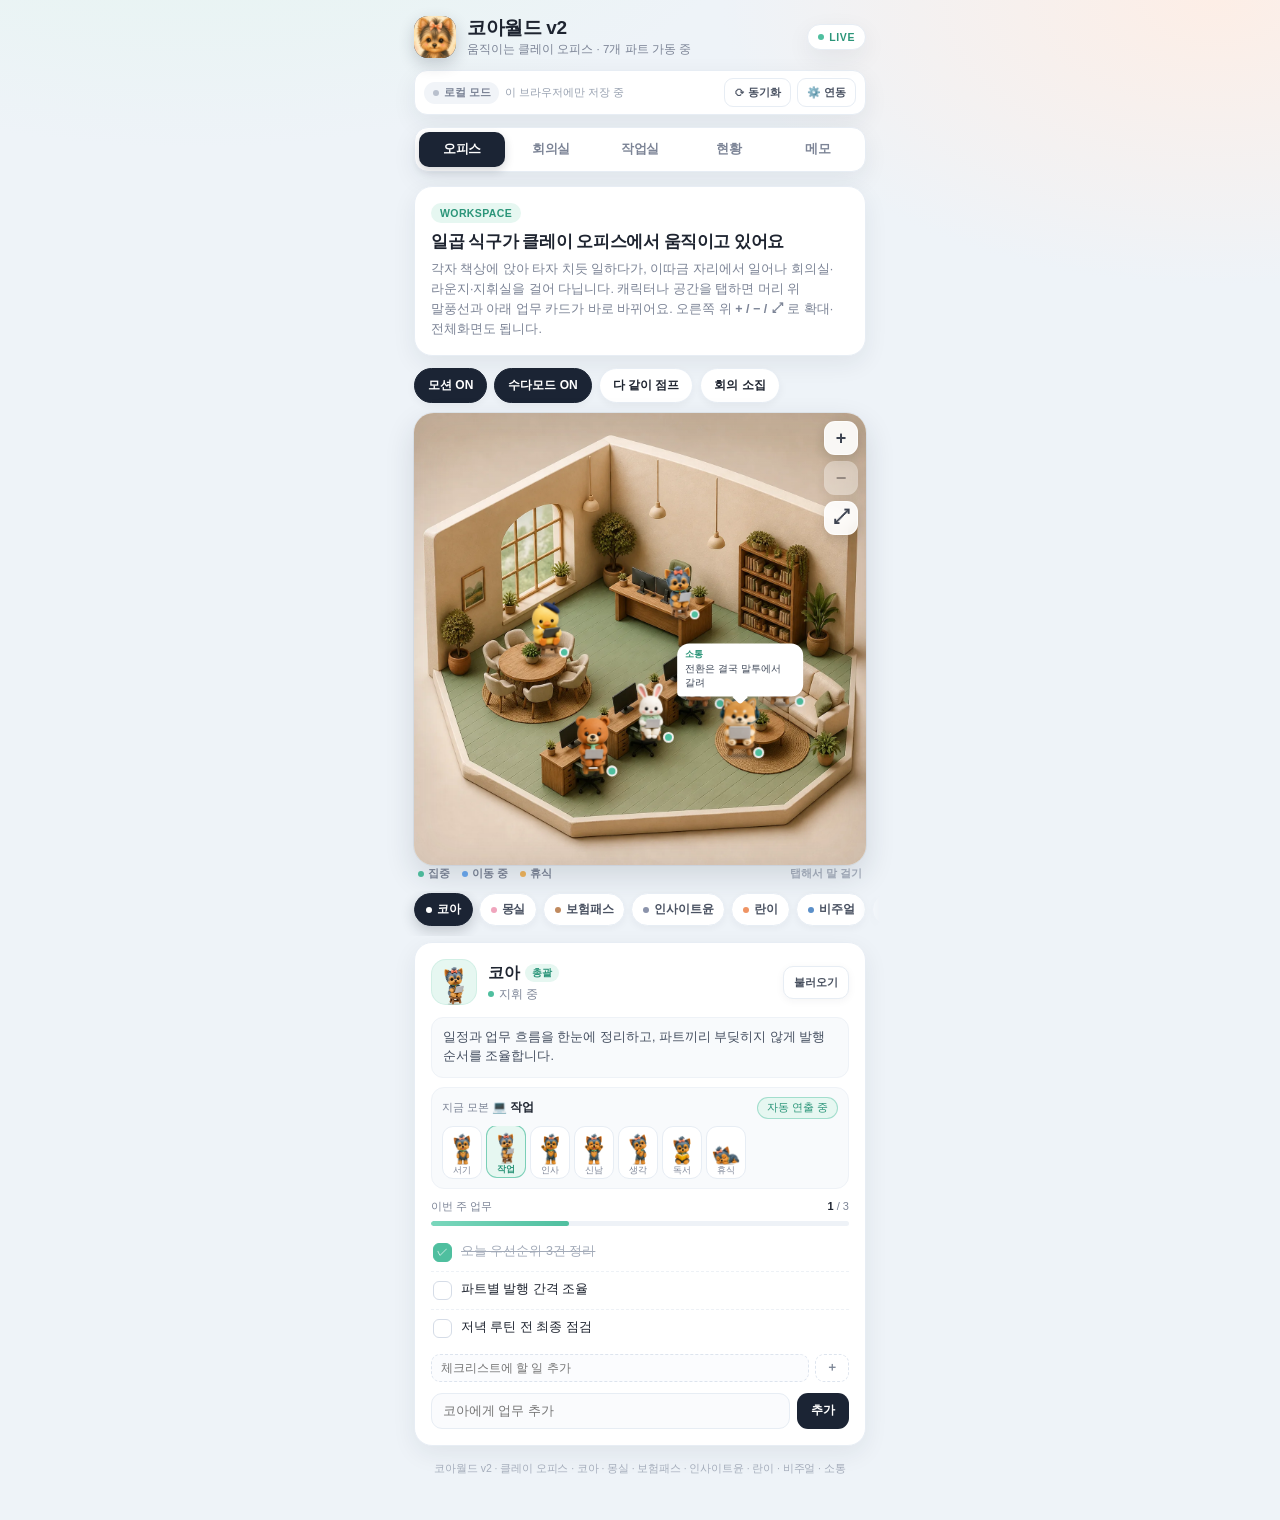
==== commit 347a48e3: "회의실 채팅: 말풍선 클래스 충돌(.bubble → .msg-bubble) 수정 — 오피스 말풍선 CSS가 채팅 말풍선을 덮어 칩·입력창을 가리던 문제" ====
--- a/index.html
+++ b/index.html
@@ -262,12 +262,12 @@
   .msg-status.wait { background: #fdf1e2; color: #ab6f24; }
   .msg-status.done { background: var(--mint-soft); color: var(--mint-deep); }
   .msg-status.err { background: #fdecea; color: #c0554f; }
-  .bubble {
+  .msg-bubble {
     background: #fff; border: 1px solid #e9eef5; border-radius: 4px 14px 14px 14px;
     padding: 9px 11px; font-size: 12.5px; line-height: 1.6; color: #2a3342;
     word-break: break-word; overflow-wrap: break-word; box-shadow: 0 2px 6px rgba(31, 42, 58, 0.04);
   }
-  .msg.me .bubble { background: var(--navy); border-color: var(--navy); color: #fff; border-radius: 14px 4px 14px 14px; }
+  .msg.me .msg-bubble { background: var(--navy); border-color: var(--navy); color: #fff; border-radius: 14px 4px 14px 14px; }
   .quote {
     display: flex; gap: 4px; align-items: baseline; font-size: 10.5px; line-height: 1.45;
     color: #6f7989; background: #f6f8fb; border-left: 2px solid #cfd8e6; border-radius: 6px;
@@ -3427,7 +3427,7 @@
   return '<div class="msg' + (me ? " me" : "") + '" data-mid="' + escapeHtml(m.id) + '">' + av +
     '<div class="msg-body"><div class="msg-meta"><b class="msg-who">' +
       escapeHtml(me ? "나" : (m.sender || "코아")) + '</b>' + role + when + badge +
-    '</div><div class="bubble">' + quote + '<div class="msg-text">' + nl2br(m.text) + '</div></div></div></div>';
+    '</div><div class="msg-bubble">' + quote + '<div class="msg-text">' + nl2br(m.text) + '</div></div></div></div>';
 }
 
 function roomQuoteOwner(m) {
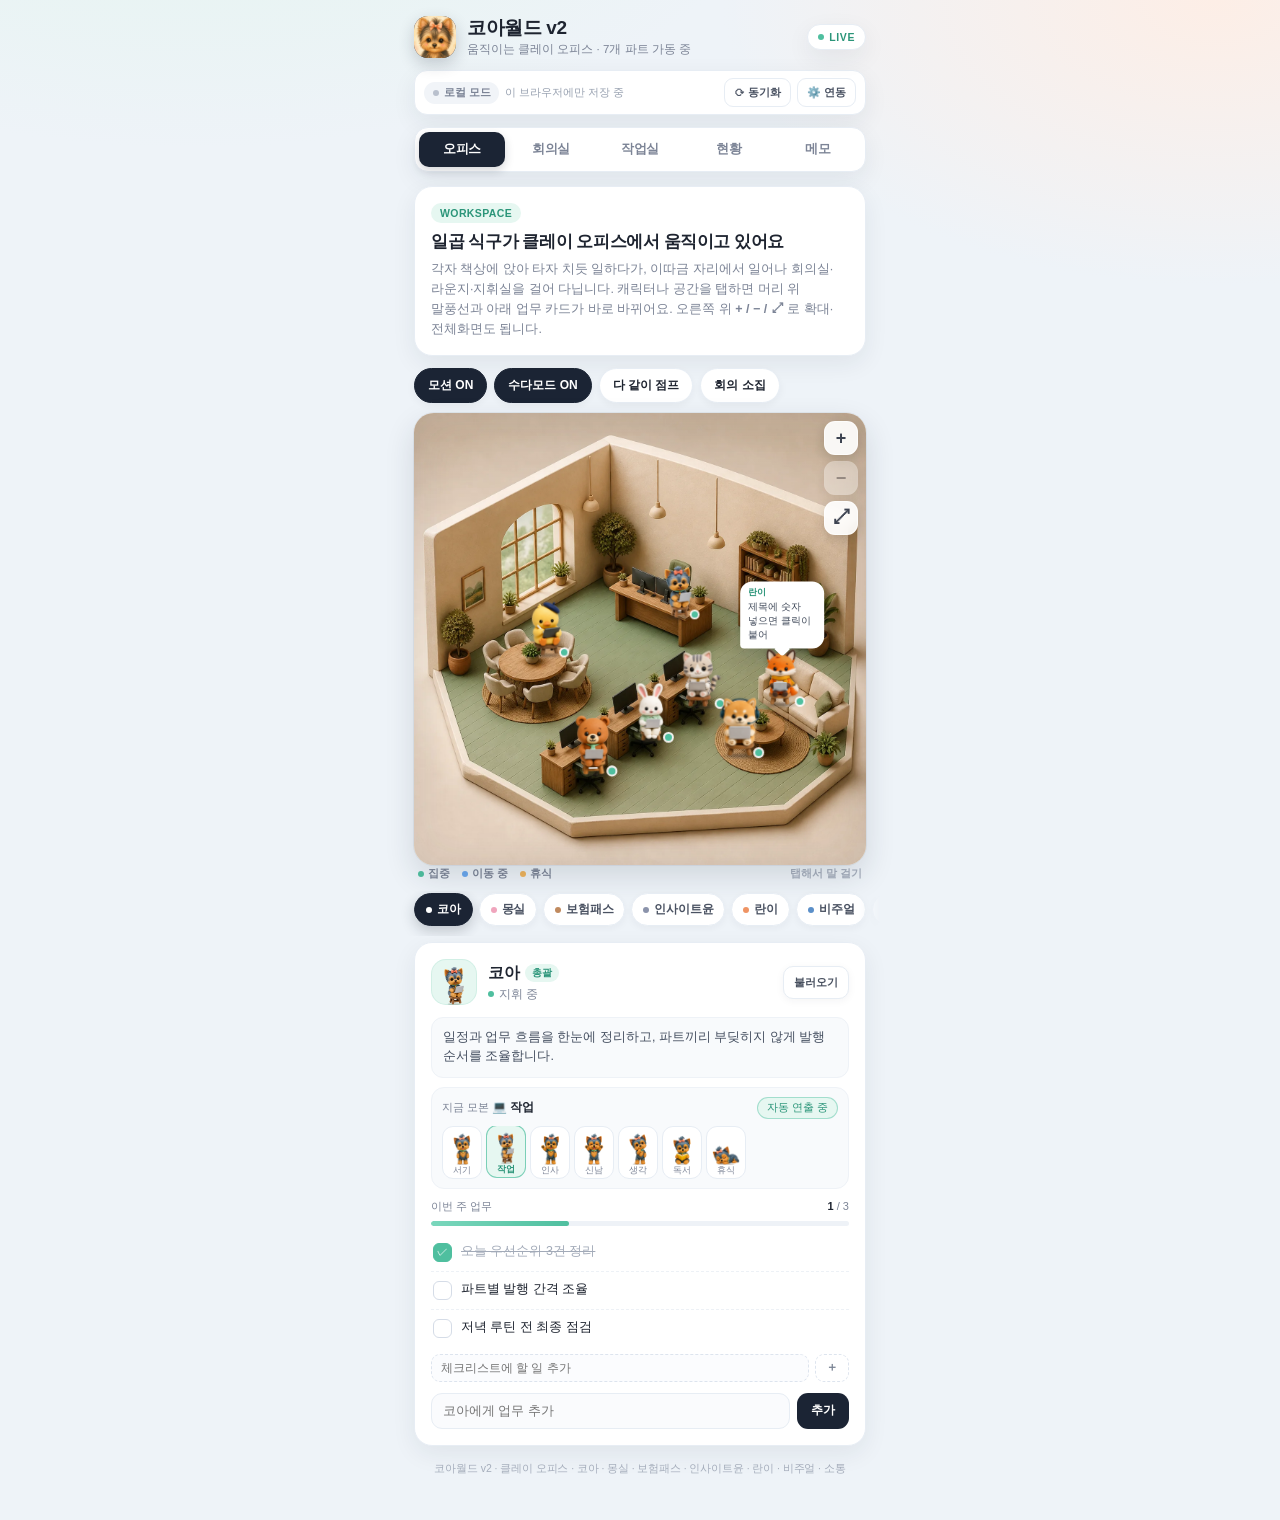
==== commit 616c9783: "회의실 채팅: 클레이 캐릭터 아바타를 얼굴 중심으로 크롭(참고 화면처럼 동글동글하게)" ====
--- a/index.html
+++ b/index.html
@@ -247,7 +247,10 @@
     flex: 0 0 auto; width: 32px; height: 32px; border-radius: 12px; overflow: hidden;
     background: #f4f7fb; border: 1px solid #eef2f7; display: flex; align-items: flex-end; justify-content: center;
   }
-  .msg-av img { width: 100%; height: 100%; object-fit: contain; object-position: center bottom; display: block; }
+  .msg-av img {
+    width: 100%; height: 100%; display: block; object-fit: cover; object-position: 50% 4%;
+    transform: scale(1.45); transform-origin: 50% 8%;
+  }
   .msg-av.me { align-items: center; background: #fdeee6; border-color: #f6dccd; color: #b06a3f; font-size: 12px; font-weight: 800; }
   .msg-body { display: flex; flex-direction: column; min-width: 0; max-width: 80%; }
   .msg.me .msg-body { align-items: flex-end; }
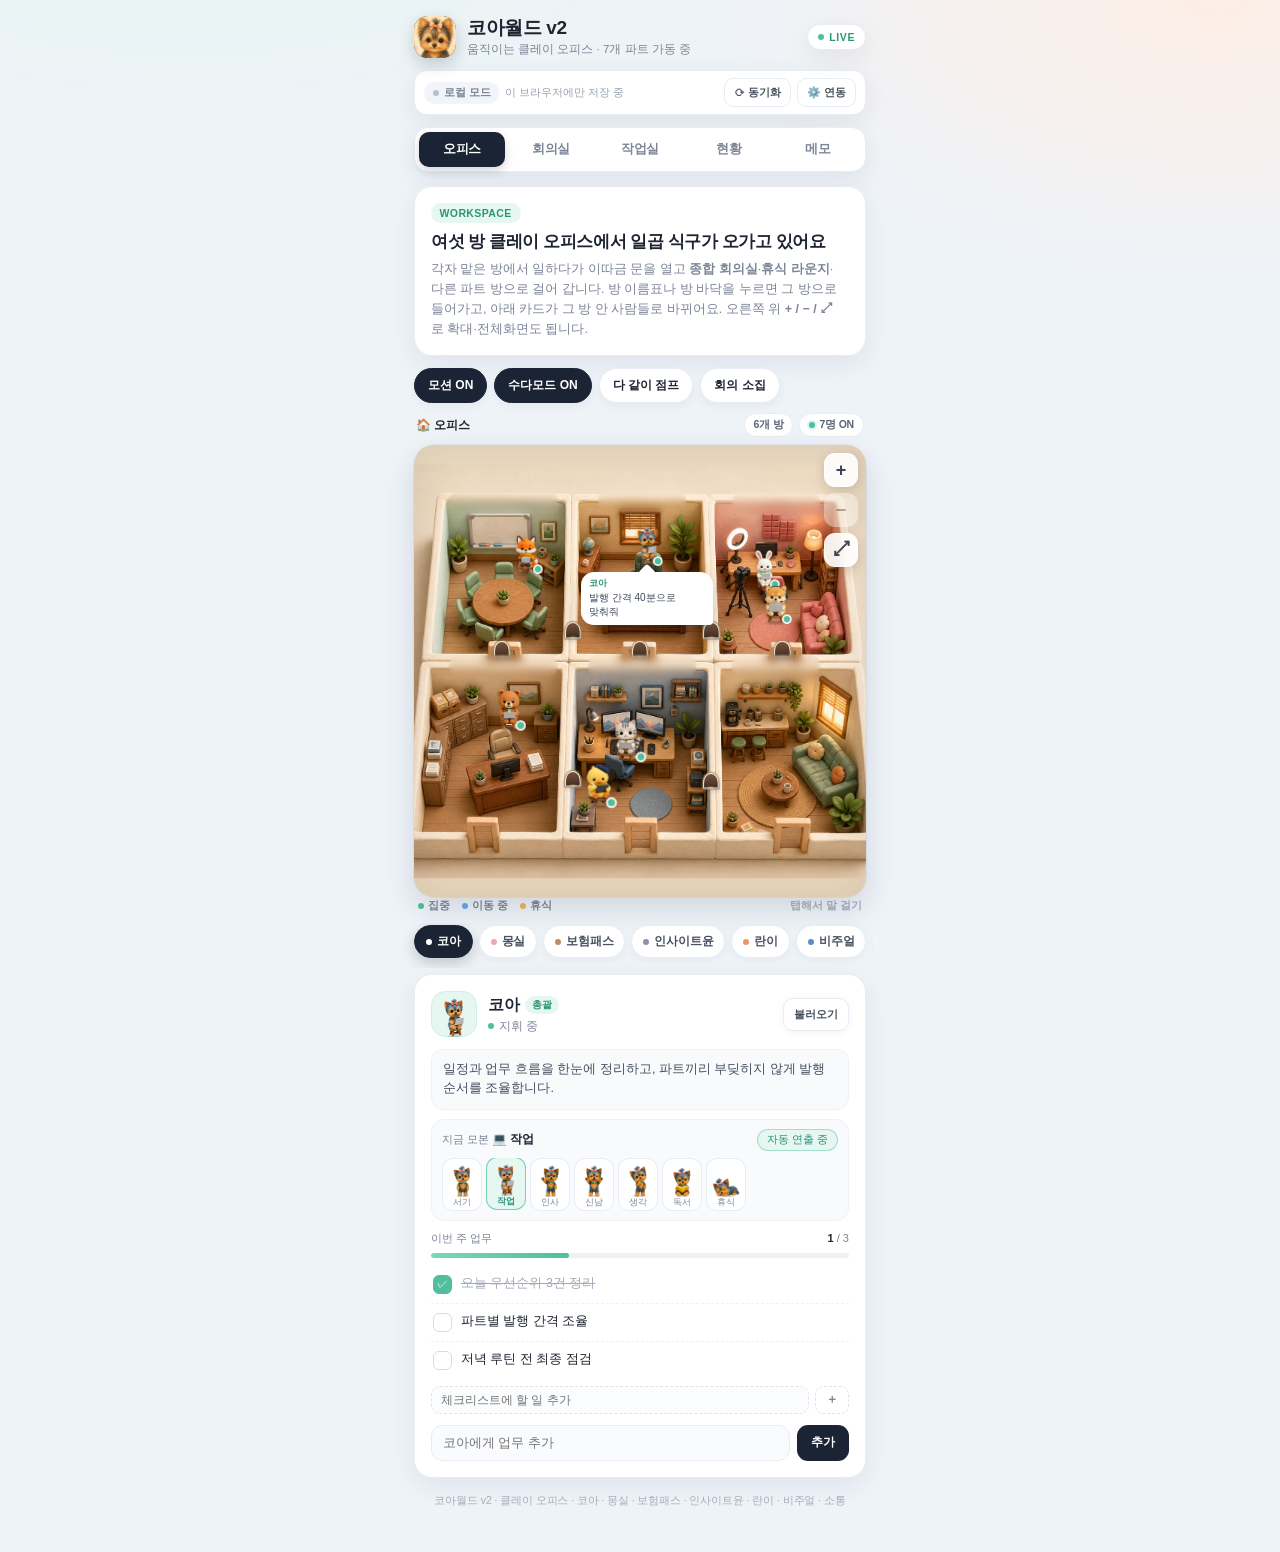
==== commit 33d5665d: "여섯 방 멀티룸 클레이 오피스 — 방 이름표·방 입장(줌 포커스)/복귀, 방 상세 패널(포즈·부르기·대화 열기), 캐릭터 독립 이동(문 7개), 새 6방 배경" ====
--- a/index.html
+++ b/index.html
@@ -10,7 +10,7 @@
 <link rel="icon" href="./icon-192-v3.png?v=3" sizes="192x192" type="image/png" />
 <link rel="apple-touch-icon" href="./apple-touch-icon-180-v3.png?v=3" />
 <meta name="apple-mobile-web-app-title" content="코아월드" />
-<link rel="preload" as="image" href="./office-clay.webp?v=wide1" type="image/webp" />
+<link rel="preload" as="image" href="./sprites/clay/office-rooms-clay.webp?v=rooms1" type="image/webp" />
 <link rel="preload" as="image" href="./sprites/clay/coa-stand.webp?v=clay3" type="image/webp" />
 <link rel="preload" as="image" href="./sprites/clay/coa-sit.webp?v=clay3" type="image/webp" />
 <link rel="preload" as="image" href="./sprites/clay/mongsil-stand.webp?v=clay3" type="image/webp" />
@@ -75,6 +75,7 @@
   }
   .live-dot { width: 6px; height: 6px; border-radius: 50%; background: var(--mint); animation: pulse 1.8s infinite; }
   @keyframes pulse { 0%, 100% { transform: scale(1); opacity: 1; } 50% { transform: scale(1.5); opacity: 0.45; } }
+  @keyframes livePulse { 0%, 100% { transform: scale(1); opacity: 1; } 50% { transform: scale(0.72); opacity: 0.5; } }
 
   /* ---------- 구글 시트 연동 ---------- */
   .sync-bar {
@@ -562,11 +563,139 @@
   }
   .room-hit {
     position: absolute; z-index: 20; border: 0; background: transparent; padding: 0;
-    border-radius: 16px;
-  }
-  .room-hit.meeting { left: 3%; top: 41%; width: 39%; height: 45%; }
-  .room-hit.lounge { left: 64%; top: 43%; width: 35%; height: 45%; }
-  .room-hit:active { background: rgba(79, 191, 159, 0.10); }
+    border-radius: 18px; transition: background 0.18s, box-shadow 0.18s;
+  }
+  .room-hit:active { background: rgba(79, 191, 159, 0.12); }
+  .room-hit:focus-visible { outline: 2px solid var(--mint); outline-offset: -2px; }
+  .stage.room-focus .room-hit { pointer-events: none; }
+
+  /* ---------- 6방: 상단 정보 · 방 이름표 · 문 · 방 상단바 ---------- */
+  .stage-head { display: flex; align-items: center; gap: 6px; margin: 2px 2px 8px; }
+  .stage-head .sh-title { font-size: 12px; font-weight: 800; color: var(--ink); letter-spacing: -0.2px; margin-right: auto; }
+  .stage-head .sh-pill {
+    display: inline-flex; align-items: center; gap: 4px; font-size: 10.5px; font-weight: 800; color: #5c6474;
+    background: #fff; border: 1px solid var(--line); border-radius: 999px; padding: 4px 9px; letter-spacing: -0.2px;
+  }
+  .stage-head .sh-pill i { width: 6px; height: 6px; border-radius: 50%; background: var(--mint); }
+  .stage-head .sh-pill.live i { box-shadow: 0 0 0 2px rgba(79, 191, 159, 0.2); animation: livePulse 1.9s ease-in-out infinite; }
+
+  .room-badges { position: absolute; inset: 0; z-index: 650; pointer-events: none; }
+  .room-badges.hide { display: none; }
+  .rb {
+    position: absolute; transform: translate(-50%, -50%); pointer-events: auto; cursor: pointer;
+    display: inline-flex; align-items: center; gap: 4px; white-space: nowrap; line-height: 1;
+    border: 1px solid rgba(255, 255, 255, 0.9); background: rgba(255, 253, 250, 0.95);
+    -webkit-backdrop-filter: blur(4px); backdrop-filter: blur(4px);
+    color: #3f4655; border-radius: 999px; padding: 4px 7px 4px 6px;
+    font-size: 10px; font-weight: 800; letter-spacing: -0.3px;
+    box-shadow: 0 4px 10px rgba(48, 38, 30, 0.18);
+    transition: transform 0.14s, box-shadow 0.14s, background 0.14s;
+  }
+  .rb .rb-e { font-size: 11px; }
+  .rb em {
+    font-style: normal; font-size: 9px; font-weight: 800; color: #fff; background: var(--rc, #b3a08a);
+    border-radius: 999px; padding: 2px 5px; min-width: 15px; text-align: center; transition: background 0.2s;
+  }
+  .rb em.zero { background: #cfc6ba; }
+  .rb:active { transform: translate(-50%, -50%) scale(0.94); }
+  .rb.here { background: #fff; box-shadow: 0 6px 16px rgba(48, 38, 30, 0.26), 0 0 0 2px rgba(79, 191, 159, 0.5); }
+  .stage.room-focus .room-badges { display: none; }
+
+  .doors { position: absolute; inset: 0; z-index: 18; pointer-events: none; }
+  .door {
+    position: absolute; transform: translate(-50%, -100%); width: 3.6%; height: 3.6%;
+    border-radius: 50% 50% 5% 5% / 62% 62% 3% 3%;
+    background: linear-gradient(180deg, #7a5640 0%, #5b3f2d 55%, #3c2a1e 100%);
+    box-shadow:
+      inset 0 0 0 1.2px rgba(255, 249, 238, 0.85),
+      0 0 0 1.2px rgba(176, 138, 96, 0.55),
+      0 2px 4px rgba(70, 45, 20, 0.2);
+  }
+  .door::after {
+    content: ""; position: absolute; left: 18%; right: 18%; bottom: -6%; height: 22%;
+    border-radius: 50%; background: radial-gradient(ellipse at center, rgba(255, 226, 180, 0.55), rgba(255, 226, 180, 0) 70%);
+  }
+
+  .room-bar {
+    position: absolute; left: 0; right: 0; top: 0; z-index: 720; display: none; align-items: center; gap: 6px;
+    padding: 7px 48px 12px 8px;
+    background: linear-gradient(180deg, rgba(255, 252, 247, 0.97) 42%, rgba(255, 252, 247, 0));
+  }
+  .stage.room-focus .room-bar { display: flex; }
+  .rb-back {
+    flex: none; border: 1px solid rgba(255, 255, 255, 0.9); background: #fff; color: #3f4655;
+    font-size: 10.5px; font-weight: 800; border-radius: 999px; padding: 7px 10px; white-space: nowrap;
+    box-shadow: 0 4px 10px rgba(48, 38, 30, 0.18); letter-spacing: -0.3px;
+  }
+  .rb-back:active { transform: scale(0.95); }
+  .rb-chips { display: flex; gap: 5px; overflow-x: auto; scrollbar-width: none; padding: 2px 2px 3px; }
+  .rb-chips::-webkit-scrollbar { display: none; }
+  .rb-chip {
+    flex: none; border: 1px solid rgba(255, 255, 255, 0.85); background: rgba(255, 255, 255, 0.88); color: #4d5666;
+    font-size: 10px; font-weight: 800; border-radius: 999px; padding: 6px 9px; letter-spacing: -0.3px;
+    box-shadow: 0 3px 8px rgba(48, 38, 30, 0.12);
+  }
+  .rb-chip.on { background: var(--navy); color: #fff; border-color: var(--navy); }
+
+  /* ---------- 방 상세 패널 ---------- */
+  #roomPanel { display: none; }
+  #roomPanel.on { display: block; }
+  #detail.rp-hide { display: none; }
+  .rp-head { display: flex; align-items: center; gap: 8px; }
+  .rp-emoji { font-size: 22px; line-height: 1; }
+  .rp-title { font-size: 15px; font-weight: 800; letter-spacing: -0.35px; color: var(--ink); }
+  .rp-title em {
+    font-style: normal; font-size: 10px; font-weight: 800; color: var(--mint-deep); background: var(--mint-soft);
+    border-radius: 999px; padding: 2px 7px; margin-left: 6px; vertical-align: 2px;
+  }
+  .rp-exit {
+    margin-left: auto; flex: none; border: 1px solid var(--line); background: #fff; color: #6b7486;
+    font-size: 10.5px; font-weight: 800; border-radius: 999px; padding: 6px 9px; letter-spacing: -0.3px;
+  }
+  .rp-desc { font-size: 11.5px; color: #6b7486; line-height: 1.55; margin-top: 6px; }
+  .rp-row { border: 1px solid var(--line); border-radius: 13px; padding: 8px 9px; margin-top: 8px; background: #fcfdff; }
+  .rp-row.on { border-color: var(--mint); background: #f5fcfa; }
+  .rp-top { display: flex; align-items: center; gap: 8px; }
+  .rp-av {
+    width: 36px; height: 38px; flex: none; border-radius: 10px; border: 1px solid var(--line); background: #fff;
+    display: flex; align-items: flex-end; justify-content: center; overflow: hidden; cursor: pointer;
+  }
+  .rp-av img { width: 100%; height: 100%; object-fit: contain; }
+  .rp-id { min-width: 0; flex: 1; cursor: pointer; }
+  .rp-name { font-size: 12.5px; font-weight: 800; letter-spacing: -0.25px; }
+  .rp-role { font-size: 9.5px; font-weight: 800; color: var(--mint-deep); background: var(--mint-soft); border-radius: 999px; padding: 1px 6px; margin-left: 4px; vertical-align: 1px; }
+  .rp-st { display: block; font-size: 10.5px; color: #8a93a3; margin-top: 2px; }
+  .rp-more {
+    flex: none; border: 1px dashed #dde4ee; background: #fff; color: #7b8494; font-size: 10px; font-weight: 800;
+    border-radius: 8px; padding: 6px 7px; letter-spacing: -0.2px;
+  }
+  .rp-poses { display: flex; gap: 4px; margin-top: 7px; }
+  .rp-pose {
+    flex: 1; min-width: 0; border: 1px solid #eceff5; background: #fff; border-radius: 8px; padding: 6px 0 5px;
+    font-size: 13px; line-height: 1; color: #6b7486;
+  }
+  .rp-pose.on { border-color: var(--mint); background: var(--mint-soft); }
+  .rp-pose:active { transform: scale(0.94); }
+  .rp-empty { font-size: 11.5px; color: #a6aebc; padding: 10px 0 4px; line-height: 1.5; }
+  .rp-actions { display: flex; gap: 6px; margin-top: 11px; }
+  .rp-act {
+    flex: 1; border: 1px solid var(--line); background: #fff; border-radius: 11px;
+    font-size: 11.5px; font-weight: 800; color: #4b5464; padding: 10px 6px; letter-spacing: -0.3px;
+  }
+  .rp-act.primary { background: var(--navy); border-color: var(--navy); color: #fff; }
+  .rp-act:active { transform: scale(0.97); }
+  .rp-callwrap { margin-top: 8px; }
+  .rp-callhd { font-size: 10.5px; color: #8a93a3; font-weight: 700; }
+  .rp-calllist { display: flex; flex-wrap: wrap; gap: 5px; margin-top: 6px; }
+  .rp-callchip {
+    border: 1px solid var(--line); background: #fff; border-radius: 999px; padding: 6px 10px;
+    font-size: 11px; font-weight: 800; color: #4b5464; letter-spacing: -0.2px;
+  }
+  .rp-callchip:active { transform: scale(0.95); }
+  .detail-back {
+    display: flex; align-items: center; gap: 6px; border: 0; background: transparent; padding: 0 0 8px;
+    color: var(--mint-deep); font-size: 11px; font-weight: 800; letter-spacing: -0.2px;
+  }
 
   /* character */
   .ch {
@@ -598,7 +727,7 @@
   .ch.pose-read .ch-art.read,
   .ch.pose-rest .ch-art.rest { opacity: 1; }
   .ch-hit {
-    position: absolute; left: -6%; top: -4%; width: 112%; height: 108%; border: 0; background: transparent;
+    position: absolute; left: -22%; top: -14%; width: 144%; height: 130%; border: 0; background: transparent;
     border-radius: 46%; pointer-events: auto; cursor: pointer;
   }
   .ch-hit:focus-visible { outline: 2px solid var(--mint); outline-offset: 2px; }
@@ -1018,8 +1147,8 @@
   <div id="tab-office" class="section-view active">
     <div class="card">
       <span class="ws-pill">Workspace</span>
-      <h2 class="status-title">일곱 식구가 클레이 오피스에서 움직이고 있어요</h2>
-      <p class="status-desc">각자 책상에 앉아 타자 치듯 일하다가, 이따금 자리에서 일어나 회의실·라운지·지휘실을 걸어 다닙니다. 캐릭터나 공간을 탭하면 머리 위 말풍선과 아래 업무 카드가 바로 바뀌어요. 오른쪽 위 <b>+ / − / ⤢</b> 로 확대·전체화면도 됩니다.</p>
+      <h2 class="status-title">여섯 방 클레이 오피스에서 일곱 식구가 오가고 있어요</h2>
+      <p class="status-desc">각자 맡은 방에서 일하다가 이따금 문을 열고 <b>종합 회의실</b>·<b>휴식 라운지</b>·다른 파트 방으로 걸어 갑니다. 방 이름표나 방 바닥을 누르면 그 방으로 들어가고, 아래 카드가 그 방 안 사람들로 바뀌어요. 오른쪽 위 <b>+ / − / ⤢</b> 로 확대·전체화면도 됩니다.</p>
     </div>
 
     <div class="pills-row">
@@ -1029,19 +1158,30 @@
       <button class="pill-btn" data-rally="meeting">회의 소집</button>
     </div>
 
+    <div class="stage-head">
+      <span class="sh-title">🏠 오피스</span>
+      <span class="sh-pill">6개 방</span>
+      <span class="sh-pill live"><i></i>7명 ON</span>
+    </div>
+
     <div class="stage-wrap" id="stageWrap">
-      <div id="stage" class="stage" aria-label="움직이는 클레이 3D 오피스">
+      <div id="stage" class="stage" aria-label="방 여섯 개로 나뉜 움직이는 클레이 3D 오피스">
         <div id="stageInner" class="stage-inner">
           <picture>
-            <source srcset="./office-clay.webp?v=wide1" type="image/webp" />
-            <img class="office" id="officeImg" src="./office-clay.jpg?v=wide1" width="1254" height="1254"
-                 alt="따뜻한 클레이 3D 아이소메트릭 오피스 — 지휘실 듀얼 모니터 책상, 작업실 책상 3개, 회의실 원형 테이블, 라운지 소파" decoding="async" fetchpriority="high" />
+            <source srcset="./sprites/clay/office-rooms-clay.webp?v=rooms1" type="image/webp" />
+            <img class="office" id="officeImg" src="./sprites/clay/office-rooms-clay.jpg?v=rooms1" width="1203" height="1203"
+                 alt="따뜻한 클레이 3D 아이소메트릭 오피스 — 종합 회의실·코아 지휘실·몽실 소통방·보험패스실·인사이트 비주얼실·휴식 라운지 여섯 방" decoding="async" fetchpriority="high" />
           </picture>
-          <button class="room-hit meeting" data-room="meeting" aria-label="대회의실 보기"></button>
-          <button class="room-hit lounge" data-room="lounge" aria-label="라운지 보기"></button>
+          <div id="doors" class="doors" aria-hidden="true"></div>
+          <div id="roomHits" class="room-hits"></div>
           <div id="chars"></div>
           <div id="fx"></div>
           <div class="stage-vignette"></div>
+        </div>
+        <div id="roomBadges" class="room-badges"></div>
+        <div id="roomBar" class="room-bar">
+          <button id="roomBack" class="rb-back" type="button">← 전체 오피스</button>
+          <div id="roomChips" class="rb-chips"></div>
         </div>
         <div id="chatter" aria-hidden="true"></div>
         <button id="bubble" class="bubble" type="button" hidden aria-live="polite">
@@ -1066,6 +1206,7 @@
 
     <div id="chips" class="chips" aria-label="캐릭터와 장소"></div>
 
+    <div id="roomPanel" class="card"></div>
     <div id="detail" class="card"></div>
   </div>
 
@@ -1370,7 +1511,7 @@
     ]
   },
   meeting: {
-    name: "대회의실", emoji: "🤝", role: "전략 회의", tint: "#eaf2fb", color: "#6aa8ef",
+    name: "종합 회의실", emoji: "🏛️", role: "전략 회의", tint: "#eaf2fb", color: "#6aa8ef",
     status: "회의 준비", live: "이번 주 콘텐츠 순서를 맞추고 있어요",
     summary: "일곱 파트가 같은 채널에서 겹치지 않게 역할과 순서를 나누는 자리입니다.",
     tasks: [
@@ -1379,92 +1520,209 @@
     ]
   },
   lounge: {
-    name: "라운지", emoji: "☕", role: "휴식/리서치", tint: "#fdf6e8", color: "#f0b45c",
+    name: "휴식 라운지", emoji: "☕", role: "휴식/리서치", tint: "#fdf6e8", color: "#f0b45c",
     status: "충전 중", live: "커피 한 잔에 다음 소재를 정리해요",
     summary: "잠깐 쉬면서 다음 소재를 모으는 곳이에요. 세 명씩 번갈아 쉬고, 나머지는 일을 이어갑니다.",
     tasks: [
       { t: "파트 간 실행 간격 지키기", done: true },
       { t: "다음 소재 아이디어 1개 적기", done: false }
     ]
+  },
+  hqroom: {
+    name: "코아 지휘실", emoji: "👑", role: "총괄 지휘", tint: "#e6f7f1", color: "#4fbf9f",
+    status: "지휘 중", live: "일정과 우선순위를 여기서 정리해요",
+    summary: "일곱 파트의 순서와 간격을 정하는 대장 책상입니다. 급한 일은 여기서 먼저 불러 모아요.",
+    tasks: [
+      { t: "오늘 우선순위 3건 지휘실에서 확정", done: true },
+      { t: "파트별 보고 한 줄 받기", done: false }
+    ]
+  },
+  mongsilroom: {
+    name: "몽실·소통방", emoji: "🧵", role: "일상/댓글", tint: "#fdf0f4", color: "#f0a5bd",
+    status: "글감 수집", live: "공감 글과 첫 1시간 대댓글을 같이 챙겨요",
+    summary: "몽실의 일상 글과 소통의 대댓글 작업이 함께 일어나는 방입니다. 링라이트와 소파가 있어요.",
+    tasks: [
+      { t: "공감 글 1편 · 첫 댓글 3건", done: true },
+      { t: "저녁 글 소재 2개 적기", done: false }
+    ]
+  },
+  passroom: {
+    name: "보험패스실", emoji: "🏥", role: "보험/자문", tint: "#f7efe7", color: "#c08a5e",
+    status: "사례 정리", live: "보장 사례와 상담 동선을 정리해요",
+    summary: "현장 사례와 증권·서류를 펼쳐 놓고 상담 동선을 만드는 조용한 방입니다.",
+    tasks: [
+      { t: "한방 비급여 사례 정리", done: false },
+      { t: "상담 문의 동선 점검", done: true }
+    ]
+  },
+  visualroom: {
+    name: "인사이트·비주얼실", emoji: "🤖", role: "AI/카드뉴스", tint: "#eef1f8", color: "#8b93ab",
+    status: "작업대 가동", live: "AI 팁과 카드뉴스를 작업대에서 뽑아요",
+    summary: "듀얼 모니터 작업대에서 AI 실무 팁을 다듬고, 정보 글을 카드뉴스·도표로 다시 그립니다.",
+    tasks: [
+      { t: "AI 실무 팁 1편 발행", done: false },
+      { t: "정보 글 카드뉴스 1장", done: false }
+    ]
   }
 };
-const ORDER = ["coa", "mongsil", "bohumpass", "insight", "rani", "visual", "sotong", "meeting", "lounge"];
+const ORDER = ["coa", "mongsil", "bohumpass", "insight", "rani", "visual", "sotong",
+  "meeting", "hqroom", "mongsilroom", "passroom", "visualroom", "lounge"];
 const CHAR_KEYS = ["coa", "mongsil", "bohumpass", "insight", "rani", "visual", "sotong"];
-/* 지정 좌석 — 코아는 지휘실 듀얼 모니터 책상, 세 파트는 작업실 책상 3개,
-   란이는 라운지 소파, 비주얼은 회의실 원형 테이블, 소통은 라운지 커피테이블 옆 */
+
+/* ---------------- 여섯 방 오피스 (배경 1203×1203 기준 비율 좌표) ----------------
+   방마다 이름표·클릭 영역·문이 있고, 캐릭터는 방 ↔ 종합 회의실 ↔ 휴식 라운지를
+   문으로 오갑니다. 각 방 좌석(seats)은 실제 가구가 놓이지 않은 바닥에 맞춰 두었습니다. */
+const STAGE_ROOMS = [
+  { key: "meeting", emoji: "🏛️", label: "종합 회의실", short: "종합 회의실", kind: "meet", chat: "hall", color: "#6aa8ef",
+    rect: { x0: 0.058, y0: 0.112, x1: 0.338, y1: 0.448 },
+    hub: "rM", seats: ["mt1", "mt2", "mt3", "mt4", "mt5", "mt6", "mtS"],
+    desc: "일곱 파트가 한자리에 모이는 원형 테이블 · 화이트보드" },
+  { key: "hqroom", emoji: "👑", label: "코아 지휘실", short: "지휘실", kind: "work", chat: "hq", color: "#4fbf9f",
+    rect: { x0: 0.362, y0: 0.108, x1: 0.648, y1: 0.448 },
+    hub: "rH", seats: ["hq1", "hq2"],
+    desc: "일정·우선순위를 총괄하는 대장 책상 · 듀얼 모니터" },
+  { key: "mongsilroom", emoji: "🧵", label: "몽실·소통방", short: "몽실방", kind: "work", chat: "hall", color: "#f0a5bd",
+    rect: { x0: 0.662, y0: 0.112, x1: 0.938, y1: 0.448 },
+    hub: "rS", seats: ["mn1", "mn2", "mn3"],
+    desc: "일상 글과 첫 1시간 대댓글을 다는 크리에이터 책상 · 링라이트" },
+  { key: "passroom", emoji: "🏥", label: "보험패스실", short: "보험패스실", kind: "work", chat: "hall", color: "#c08a5e",
+    rect: { x0: 0.058, y0: 0.472, x1: 0.338, y1: 0.848 },
+    hub: "rP", seats: ["ps1", "ps2", "ps3"],
+    desc: "보장 사례와 상담 동선을 정리하는 조용한 상담 책상 · 서류장" },
+  { key: "visualroom", emoji: "🤖", label: "인사이트·비주얼실", short: "인사이트실", kind: "work", chat: "hall", color: "#8b93ab",
+    rect: { x0: 0.362, y0: 0.472, x1: 0.648, y1: 0.848 },
+    hub: "rV", seats: ["vs1", "vs2", "vs3"],
+    desc: "AI 실무 팁과 카드뉴스·도표를 만드는 듀얼 모니터 작업대" },
+  { key: "lounge", emoji: "☕", label: "휴식 라운지", short: "라운지", kind: "lounge", chat: "lounge", color: "#f0b45c",
+    rect: { x0: 0.662, y0: 0.472, x1: 0.938, y1: 0.848 },
+    hub: "rL", seats: ["lo1", "lo2", "lo3", "lo4"],
+    desc: "소파·커피바·화분이 있는 충전 자리" }
+];
+/* 회의 소집 · 쉬러 가기 때 앉는 자리 */
+const RALLY_PLAN = {
+  meeting: [["coa", "mtS"], ["rani", "mt1"], ["mongsil", "mt2"], ["bohumpass", "mt3"],
+            ["insight", "mt4"], ["visual", "mt5"], ["sotong", "mt6"]],
+  lounge: [["rani", "lo1"], ["sotong", "lo2"], ["coa", "lo3"], ["mongsil", "lo4"]]
+};
+/* 캐릭터가 사는 방과 지정 좌석 — 코아 지휘실 / 몽실·소통방 / 보험패스실 / 인사이트·비주얼실 / 종합 회의실 */
+const HOME_ROOM = {
+  coa: "hqroom", mongsil: "mongsilroom", sotong: "mongsilroom", bohumpass: "passroom",
+  insight: "visualroom", visual: "visualroom", rani: "meeting"
+};
 const HOME = {
-  coa: "s_coa", mongsil: "s_mong", bohumpass: "s_pass", insight: "s_ins",
-  rani: "s_rani", visual: "m2", sotong: "s_soc"
+  coa: "hq1", mongsil: "mn1", sotong: "mn3", bohumpass: "ps1",
+  insight: "vs1", visual: "vs3", rani: "mt3"
 };
 
-/* ---------------- 무대 노드 그래프 (비율 좌표 · 배경 1254×1254 기준) ---------------- */
 const NODES = {
-  /* 지정 좌석 */
-  s_coa:  { x: 0.583, y: 0.462 },   // 지휘실 듀얼 모니터 책상
-  s_mong: { x: 0.523, y: 0.727 },   // 작업실 책상 1 (가운데)
-  s_pass: { x: 0.395, y: 0.800 },   // 작업실 책상 2 (앞쪽)
-  s_ins:  { x: 0.637, y: 0.655 },   // 작업실 책상 3 (라운지 쪽)
-  s_rani: { x: 0.815, y: 0.650 },   // 라운지 소파
-  s_soc:  { x: 0.722, y: 0.760 },   // 라운지 커피테이블 왼편
-
-  /* 회의실 원형 테이블 — 의자 여섯 개 + 진행 자리(서서) */
-  m1: { x: 0.222, y: 0.565 },   // 왼쪽 의자
-  m2: { x: 0.295, y: 0.545 },   // 뒤 가운데 의자 (비주얼 자리)
-  m3: { x: 0.358, y: 0.568 },   // 뒤 오른쪽 의자
-  m4: { x: 0.372, y: 0.635 },   // 오른쪽 의자
-  m5: { x: 0.300, y: 0.685 },   // 앞 가운데 의자
-  m6: { x: 0.225, y: 0.640 },   // 앞 왼쪽 의자
-  ms: { x: 0.345, y: 0.478 },   // 회의 진행 자리 (코아가 서서 진행)
-
-  /* 라운지 추가 좌석 */
-  l1: { x: 0.858, y: 0.722 },   // 커피테이블 오른편 러그
-
-  /* 통로 */
-  a1:  { x: 0.400, y: 0.487 },
-  a2:  { x: 0.470, y: 0.505 },
-  a3:  { x: 0.650, y: 0.487 },
-  a4:  { x: 0.735, y: 0.520 },
-  a5:  { x: 0.690, y: 0.600 },
-  a6:  { x: 0.760, y: 0.600 },
-  a7:  { x: 0.700, y: 0.680 },
-  a8:  { x: 0.620, y: 0.760 },
-  a9:  { x: 0.500, y: 0.800 },
-  a10: { x: 0.330, y: 0.820 },
-  a11: { x: 0.270, y: 0.792 },
-  a12: { x: 0.180, y: 0.700 },
-  a13: { x: 0.135, y: 0.600 },
-  a14: { x: 0.163, y: 0.540 },
-  a15: { x: 0.245, y: 0.480 }
+  /* 종합 회의실 — 원형 테이블 의자 여섯 + 진행 자리 */
+  mt1: { x: 0.135, y: 0.335 },
+  mt2: { x: 0.190, y: 0.285 },
+  mt3: { x: 0.250, y: 0.290 },
+  mt4: { x: 0.280, y: 0.360 },
+  mt5: { x: 0.235, y: 0.400 },
+  mt6: { x: 0.160, y: 0.397 },
+  mtS: { x: 0.195, y: 0.252 },
+  rM:  { x: 0.195, y: 0.425 },
+
+  /* 코아 지휘실 — 대장 책상 뒤 의자 + 앞손님 자리 */
+  hq1: { x: 0.515, y: 0.272 },
+  hq2: { x: 0.430, y: 0.418 },
+  rH:  { x: 0.492, y: 0.425 },
+
+  /* 몽실·소통방 — 크리에이터 책상 의자 · 소파 · 러그 */
+  mn1: { x: 0.775, y: 0.322 },
+  mn2: { x: 0.886, y: 0.372 },
+  mn3: { x: 0.800, y: 0.400 },
+  rS:  { x: 0.795, y: 0.425 },
+
+  /* 보험패스실 — 상담 책상 의자 · 앞쪽 바닥 두 곳 */
+  ps1: { x: 0.210, y: 0.632 },
+  ps2: { x: 0.290, y: 0.805 },
+  ps3: { x: 0.100, y: 0.800 },
+  rP:  { x: 0.200, y: 0.805 },
+
+  /* 인사이트·비주얼실 — 작업대 의자 · 러그 · 왼쪽 바닥 */
+  vs1: { x: 0.475, y: 0.702 },
+  vs2: { x: 0.525, y: 0.795 },
+  vs3: { x: 0.410, y: 0.800 },
+  rV:  { x: 0.500, y: 0.805 },
+
+  /* 휴식 라운지 — 소파 · 스툴 · 러그 두 곳 */
+  lo1: { x: 0.885, y: 0.712 },
+  lo2: { x: 0.720, y: 0.642 },
+  lo3: { x: 0.795, y: 0.828 },
+  lo4: { x: 0.900, y: 0.820 },
+  rL:  { x: 0.725, y: 0.805 },
+
+  /* 방 사이 문 (통로) */
+  d_mh: { x: 0.352, y: 0.420 },
+  d_hm: { x: 0.658, y: 0.420 },
+  d_mp: { x: 0.195, y: 0.465 },
+  d_hv: { x: 0.500, y: 0.465 },
+  d_ml: { x: 0.815, y: 0.465 },
+  d_pv: { x: 0.352, y: 0.748 },
+  d_vl: { x: 0.657, y: 0.752 }
 };
-/* 여기 앉으면 앉은 자세(타자) 모드 */
-const SEAT_NODES = ["s_coa", "s_mong", "s_pass", "s_ins", "s_rani", "s_soc",
-  "m1", "m2", "m3", "m4", "m5", "m6", "l1"];
-const MEET_NODES = ["ms", "m1", "m2", "m3", "m4", "m5", "m6", "a14", "a15"];
-const LOUNGE_NODES = ["s_rani", "s_soc", "l1", "a7"];
+/* 무대에 그리는 문 표시 (배경의 아치문 3개 + 새로 낸 옆문 4개) */
+const DOORS = [
+  { id: "d_mh", x: 0.352, y: 0.428, kind: "side" },
+  { id: "d_hm", x: 0.658, y: 0.428, kind: "side" },
+  { id: "d_mp", x: 0.195, y: 0.470, kind: "arch" },
+  { id: "d_hv", x: 0.500, y: 0.470, kind: "arch" },
+  { id: "d_ml", x: 0.815, y: 0.470, kind: "arch" },
+  { id: "d_pv", x: 0.352, y: 0.756, kind: "side" },
+  { id: "d_vl", x: 0.657, y: 0.760, kind: "side" }
+];
+/* 좌석별 기본 자세 — 책상 의자는 작업, 소파는 휴식, 러그는 독서/생각 */
+const SEAT_POSE = {
+  mt1: "sit", mt2: "sit", mt3: "sit", mt4: "sit", mt5: "sit", mt6: "sit", mtS: "think",
+  hq1: "sit", hq2: "wave",
+  mn1: "sit", mn2: "rest", mn3: "read",
+  ps1: "sit", ps2: "think", ps3: "read",
+  vs1: "sit", vs2: "think", vs3: "read",
+  lo1: "rest", lo2: "read", lo3: "rest", lo4: "read"
+};
+/* 노드 → 방 */
+const NODE_ROOM = {};
+STAGE_ROOMS.forEach(r => r.seats.forEach(id => { NODE_ROOM[id] = r.key; }));
+
+function stageRoom(key) {
+  for (let i = 0; i < STAGE_ROOMS.length; i++) if (STAGE_ROOMS[i].key === key) return STAGE_ROOMS[i];
+  return null;
+}
+function roomOfNode(id) { return NODE_ROOM[id] || null; }
+function roomSeats(key) {
+  const r = stageRoom(key);
+  return r ? r.seats.slice() : [];
+}
+function freeSeatsIn(key, exceptKey) {
+  return roomSeats(key).filter(id => CHAR_KEYS.every(k => {
+    if (k === exceptKey) return true;
+    const o = chars[k];
+    return !o || o.node !== id;
+  }));
+}
+function charsInRoom(key) {
+  return CHAR_KEYS.filter(k => {
+    const c = chars[k];
+    return c && roomOfNode(c.node) === key;
+  });
+}
+
 const EDGES = [
-  /* 지정 좌석 */
-  ["s_coa", "a3"], ["s_coa", "a2"],
-  ["s_mong", "a9"], ["s_pass", "a10"], ["s_ins", "a5"],
-  ["s_rani", "a6"], ["s_rani", "l1"], ["s_soc", "a7"], ["l1", "a6"], ["l1", "a7"],
-  /* 회의실 */
-  ["m1", "a15"], ["m2", "a15"], ["m2", "a1"], ["m3", "a1"], ["m3", "ms"], ["m4", "a1"],
-  ["m5", "a11"], ["m5", "a12"], ["m6", "a11"], ["m6", "a12"], ["ms", "a15"], ["ms", "a1"],
-  /* 통로 */
-  ["a1", "a2"], ["a2", "a3"], ["a3", "a4"], ["a4", "a5"], ["a5", "a6"],
-  ["a6", "a7"], ["a7", "a8"], ["a8", "a9"], ["a9", "a10"], ["a10", "a11"],
-  ["a11", "a12"], ["a12", "a13"], ["a13", "a14"], ["a14", "a15"], ["a15", "a1"],
-  ["a5", "a8"]
+  /* 방 좌석 ↔ 방 통로 */
+  ["mt1", "rM"], ["mt2", "rM"], ["mt3", "rM"], ["mt4", "rM"], ["mt5", "rM"], ["mt6", "rM"], ["mtS", "rM"],
+  ["hq1", "rH"], ["hq2", "rH"],
+  ["mn1", "rS"], ["mn2", "rS"], ["mn3", "rS"],
+  ["ps1", "rP"], ["ps2", "rP"], ["ps3", "rP"],
+  ["vs1", "rV"], ["vs2", "rV"], ["vs3", "rV"],
+  ["lo1", "rL"], ["lo2", "rL"], ["lo3", "rL"], ["lo4", "rL"],
+  /* 문으로 이어진 두 방 */
+  ["rM", "d_mh"], ["rH", "d_mh"], ["rH", "d_hm"], ["rS", "d_hm"],
+  ["rM", "d_mp"], ["rP", "d_mp"], ["rH", "d_hv"], ["rV", "d_hv"], ["rS", "d_ml"], ["rL", "d_ml"],
+  ["rP", "d_pv"], ["rV", "d_pv"], ["rV", "d_vl"], ["rL", "d_vl"]
 ];
-
-const ROUTES = {
-  coa:       ["s_coa", "a3", "a4", "a6", "ms", "s_soc"],
-  mongsil:   ["s_mong", "a9", "a10", "a2", "m5", "a6"],
-  bohumpass: ["s_pass", "a10", "a11", "a1", "m6", "a4"],
-  insight:   ["s_ins", "a5", "a4", "a8", "m3", "a12"],
-  rani:      ["s_rani", "a6", "a5", "a7", "m1", "a11"],
-  visual:    ["m2", "a15", "a1", "a2", "m4", "a7"],
-  sotong:    ["s_soc", "a7", "a8", "a3", "m5", "a13"]
-};
 
 /* ---------------- 저장 ---------------- */
 const KEY = "coa_world_v2_state";
@@ -1561,6 +1819,7 @@
   zoomOutBtn.disabled = zoom <= ZOOM_MIN + 0.001;
   placeBubble();
   placeAllChatter();
+  placeRoomBadges();
 }
 
 function zoomBy(factor) {
@@ -1650,13 +1909,14 @@
 function measure() {
   const r = stage.getBoundingClientRect();
   W = r.width; H = r.height;
-  CH_W = Math.max(36, Math.min(64, W * 0.118));
+  CH_W = Math.max(27, Math.min(44, W * 0.085));
   CH_H = CH_W * 1.25;
   stage.style.setProperty("--ch-w", CH_W + "px");
   stage.style.setProperty("--ch-h", CH_H + "px");
   Object.keys(chars).forEach(k => place(chars[k]));
   applyZoom(false);
   if (!bubbleEl.hidden) placeBubble();
+  placeRoomBadges();
 }
 
 function buildChars() {
@@ -1792,9 +2052,7 @@
   refreshPoseUI(c.key);
 }
 
-/* ---------------- 포즈 연출 (구역 · 업무 · 수다 · 탭 반응) ---------------- */
-const WORK_NODES = ["s_coa", "s_mong", "s_pass", "s_ins"];
-const MEET_SEATS = ["m1", "m2", "m3", "m4", "m5", "m6"];
+/* ---------------- 포즈 연출 (방 · 좌석 · 업무 · 수다 · 탭 반응) ---------------- */
 const CHAT_POSE = { coa: "think", mongsil: "happy", bohumpass: "think", insight: "think", rani: "happy", visual: "happy", sotong: "wave" };
 /* 처음 몇 초는 각자 책상에서 일하는 모습으로 두고, 그 뒤부터 표정이 바뀝니다 */
 const bootPoseAt = performance.now() + 6500;
@@ -1807,11 +2065,9 @@
   if (/다녀|돌아|모여|불러|안녕/.test(t)) return "wave";
   return CHAT_POSE[key] || "think";
 }
+/* 노드가 속한 방 키 (문 위면 "aisle") */
 function zoneOf(nodeId) {
-  if (WORK_NODES.indexOf(nodeId) >= 0) return "desk";
-  if (LOUNGE_NODES.indexOf(nodeId) >= 0) return "lounge";
-  if (MEET_NODES.indexOf(nodeId) >= 0) return "meet";
-  return "aisle";
+  return roomOfNode(nodeId) || "aisle";
 }
 /* 진행중인 업무가 있으면 책상에서는 노트북 작업(sit) */
 function hasOpenWork(key) {
@@ -1819,23 +2075,22 @@
   if (list.some(t => !t.done)) return true;
   return (state.remote || []).some(t => t.part === key && t.status === "진행중");
 }
-/* 구역별 기본 포즈 — 책상:작업, 라운지:독서/휴식 번갈아, 회의실:생각/인사/신남, 통로:서기/인사 */
+/* 좌석별 기본 자세 — 책상 의자:작업, 소파:휴식, 러그:독서/생각 */
+function seatPose(c) {
+  const p = SEAT_POSE[c.node];
+  if (p) return p;
+  const r = stageRoom(roomOfNode(c.node));
+  if (!r) return pickOne(["stand", "think"]);
+  if (r.kind === "lounge") { c.poseAlt = !c.poseAlt; return c.poseAlt ? "rest" : "read"; }
+  if (r.kind === "meet") return pickOne(["think", "wave", "happy"]);
+  return pickOne(["think", "read", "stand"]);
+}
 function poseForZone(c, zone) {
-  zone = zone || zoneOf(c.node);
-  if (zone === "desk") return hasOpenWork(c.key) ? "sit" : pickOne(["sit", "think"]);
-  if (zone === "lounge") {
-    c.poseAlt = !c.poseAlt;
-    return c.poseAlt ? "rest" : "read";
-  }
-  if (zone === "meet") {
-    if (rally && rally.type === "meeting" && MEET_SEATS.indexOf(c.node) >= 0) return "sit";
-    return pickOne(["think", "wave", "happy"]);
-  }
-  return pickOne(["stand", "wave", "think", "happy"]);
-}
-/* 짧은 반응 포즈(탭·수다) — 끝나면 다시 제 구역 포즈로 돌아갑니다 */
+  return seatPose(c);
+}
+/* 짧은 반응 포즈(탭·수다) — 끝나면 다시 제자리 포즈로 돌아갑니다 */
 function chairSeated(c) {
-  return !!(rally && rally.type === "meeting" && MEET_SEATS.indexOf(c.node) >= 0);
+  return !!(rally && c.rallySeat && SEAT_POSE[c.node] === "sit");
 }
 function reactPose(c, pose, ms, force) {
   if (!c) return;
@@ -1848,7 +2103,7 @@
 function settlePose(c) {
   if (!c || c.state === "walk") return;
   c.reactPose = null;
-  setPose(c, c.manualPose || poseForZone(c, zoneOf(c.node)));
+  setPose(c, c.manualPose || seatPose(c));
 }
 
 function goToNode(c, nodeId, opts) {
@@ -1866,19 +2121,29 @@
   if (opts.noWait) c.rush = true;
 }
 
-/* 자리에서 일어나 회의실·라운지·다른 책상 쪽으로 거닐기 */
+/* 자리에서 일어나 다른 방 — 종합 회의실 · 휴식 라운지 · 다른 파트 방 — 으로 거닐기 */
 function startOuting(c) {
-  const list = (ROUTES[c.key] || []).filter(id => {
-    if (id === c.node) return false;
-    return CHAR_KEYS.every(k => {
-      if (k === c.key) return true;
-      const o = chars[k];
-      if (!o) return true;
-      return Math.hypot(NODES[id].x - o.x, NODES[id].y - o.y) > 0.06;
-    });
+  const cur = roomOfNode(c.node);
+  const home = HOME_ROOM[c.key];
+  const pool = [];
+  STAGE_ROOMS.forEach(r => {
+    if (r.key === cur) return;
+    const seats = freeSeatsIn(r.key, c.key);
+    if (!seats.length) return;
+    const w = r.key === home ? 3.1 : r.key === "meeting" ? 1.5 : r.key === "lounge" ? 1.8 : 0.7;
+    pool.push({ key: r.key, seats, w });
   });
-  if (!list.length) { c.nextAt = performance.now() + 6000; return; }
-  goToNode(c, list[Math.floor(Math.random() * list.length)]);
+  if (!pool.length) { c.nextAt = performance.now() + 7000; return; }
+  let total = 0;
+  pool.forEach(x => { total += x.w; });
+  let pick = Math.random() * total;
+  let chosen = pool[pool.length - 1];
+  for (let i = 0; i < pool.length; i++) {
+    pick -= pool[i].w;
+    if (pick <= 0) { chosen = pool[i]; break; }
+  }
+  const seat = chosen.seats[Math.floor(Math.random() * chosen.seats.length)];
+  goToNode(c, seat);
 }
 function goHome(c) {
   goToNode(c, HOME[c.key]);
@@ -1892,11 +2157,14 @@
   if (!reacting) c.reactPose = null;
   setPose(c, pose);
   const seated = pose === "sit";
-  c.state = (zone === "desk" || seated) ? "work" : "rest";
+  const room = stageRoom(zone);
+  c.state = (seated || (room && room.kind === "work")) ? "work" : "rest";
   c.status = seated ? "focus" : "rest";
   c.el.dataset.status = c.status;
-  c.nextAt = performance.now() + (c.state === "work" ? 22000 + Math.random() * 20000 : 5000 + Math.random() * 6000);
+  c.nextAt = performance.now() + (c.state === "work" ? 22000 + Math.random() * 20000 : 12000 + Math.random() * 10000);
   refreshDetailStatus();
+  updateRoomBadges();
+  if (enteredRoom) renderRoomPanel();
 }
 
 /* ---------------- 루프 ---------------- */
@@ -1931,7 +2199,7 @@
         }
         place(c);
       } else if ((c.state === "work" || c.state === "rest") && now > c.nextAt && (!rally || !c.rallySeat)) {
-        if (c.node === HOME[key]) startOuting(c);
+        if (roomOfNode(c.node) === HOME_ROOM[key] || Math.random() > 0.4) startOuting(c);
         else goHome(c);
       }
       if (c.reactPose && now > c.reactUntil && c.state !== "walk") settlePose(c);
@@ -1986,11 +2254,13 @@
 
 function placeBubble() {
   if (bubbleEl.hidden || !W) return;
-  const key = selectedKey;
+  const key = bubbleEl.dataset.key || selectedKey;
   let wx, wy;
-  if (key === "meeting") { wx = 0.215 * W; wy = 0.432 * H; }
-  else if (key === "lounge") { wx = 0.800 * W; wy = 0.640 * H; }
-  else {
+  const roomB = stageRoom(key);
+  if (roomB) {
+    const a = roomAnchor(roomB);
+    wx = a.x * W; wy = a.y * H;
+  } else {
     const c = chars[key];
     if (!c) return;
     wx = c.x * W;
@@ -2002,7 +2272,9 @@
   let left = ax - bw / 2;
   let top = ay - bh - 10;
   let side = "above";
-  if (top < 4) { top = ay + 12; side = "below"; }
+  const topLimit = stage.classList.contains("room-focus") ? 46 : 4;
+  if (top < topLimit) { top = ay + 12; side = "below"; }
+  if (top < topLimit) top = topLimit;
   left = Math.min(Math.max(left, 4), Math.max(4, W - bw - 4));
   top = Math.min(Math.max(top, 4), Math.max(4, H - bh - 4));
   bubbleEl.style.left = left + "px";
@@ -2175,9 +2447,13 @@
   item.el.style.opacity = "0";
   setTimeout(() => item.el.remove(), 320);
 }
+/* 말풍선만 지우기 — 수다 루프(chatTimer)는 살려 둡니다 */
+function clearChatBubbles() {
+  chatLive.slice().forEach(dropChat);
+}
 function clearChatter() {
   clearTimeout(chatTimer);
-  chatLive.slice().forEach(dropChat);
+  clearChatBubbles();
 }
 function spawnChatter(force) {
   if (!state.chatter || !W) return false;
@@ -2193,6 +2469,7 @@
     if (chatLive.some(x => x.key === key)) continue;         // 한 사람이 두 번 말하진 않게
     const c = chars[key];
     if (!c) continue;
+    if (enteredRoom && roomOfNode(c.node) !== enteredRoom) continue;   // 방에 들어가 있으면 그 방 사람만
     const p = chatHeadScreen(c);
     if (p.x < -40 || p.x > W + 40 || p.y < -20 || p.y > H + 20) continue;   // 확대해서 화면 밖이면 건너뜀
 
@@ -2208,16 +2485,28 @@
     const item = { key, el, rect: { left: 0, top: 0, right: 0, bottom: 0 }, t1: null, t2: null, text: line, variant: 0 };
     chatLive.push(item);
 
-    /* 이미 떠 있는 말풍선·업무 카드 말풍선과 겹치지 않는 자리를 찾음 */
+    /* 이미 떠 있는 말풍선·업무 카드 말풍선과 겹치지 않는 자리를 찾고,
+       방 이름표는 가능하면 피합니다(자리가 없으면 이름표와 겹쳐도 띄웁니다). */
     const others = liveRects(el);
-    const br = bubbleEl.hidden ? null : bubbleEl.getBoundingClientRect();
     const sr = stage.getBoundingClientRect();
-    if (br) others.push({ left: br.left - sr.left, top: br.top - sr.top, right: br.right - sr.left, bottom: br.bottom - sr.top });
+    if (!bubbleEl.hidden) {
+      const br = bubbleEl.getBoundingClientRect();
+      others.push({ left: br.left - sr.left, top: br.top - sr.top, right: br.right - sr.left, bottom: br.bottom - sr.top });
+    }
+    const soft = others.slice();
+    document.querySelectorAll(".rb").forEach(rb => {
+      const q = rb.getBoundingClientRect();
+      if (!q.width) return;
+      soft.push({ left: q.left - sr.left, top: q.top - sr.top, right: q.right - sr.left, bottom: q.bottom - sr.top });
+    });
     let placed = false;
-    for (let v = 0; v < CHAT_VARIANTS.length; v++) {
-      const rect = placeChatItem(item, v);
-      if (!rect) break;
-      if (!others.some(r => rectHit(rect, r, 3))) { placed = true; break; }
+    for (let pass = 0; pass < 2 && !placed; pass++) {
+      const avoid = pass === 0 ? soft : others;
+      for (let v = 0; v < CHAT_VARIANTS.length; v++) {
+        const rect = placeChatItem(item, v);
+        if (!rect) break;
+        if (!avoid.some(r => rectHit(rect, r, 3))) { placed = true; break; }
+      }
     }
     if (!placed) {
       const idx = chatLive.indexOf(item);
@@ -2277,12 +2566,19 @@
   state.selected = key;
   saveState();
 
-  document.querySelectorAll(".chip").forEach(c => c.classList.toggle("active", c.dataset.key === key));
+  document.querySelectorAll(".chip").forEach(c => c.classList.toggle("active",
+    c.dataset.key === key || (!!enteredRoom && c.dataset.roomkey === enteredRoom)));
   document.querySelectorAll(".ch").forEach(el => el.classList.toggle("selected", el.dataset.key === key));
   ensureChipVisible(chipsEl.querySelector('.chip[data-key="' + key + '"]'));
 
   renderDetail(key);
   showBubble(key);
+  /* 방에 들어가 있는 상태에서 캐릭터를 고르면 그 캐릭터 카드가 앞으로 나옵니다 */
+  if (enteredRoom && !stageRoom(key)) {
+    roomPanelEl.classList.remove("on");
+    detailEl.classList.remove("rp-hide");
+    renderDetail(key);
+  }
   if (doJump && chars[key]) {
     celebrate(chars[key]);
     reactPose(chars[key], pickOne(["wave", "happy"]), 2800, true);
@@ -2319,16 +2615,18 @@
   const tasks = state.parts[key] || [];
   const done = tasks.filter(t => t.done).length;
   const pct = tasks.length ? Math.round((done / tasks.length) * 100) : 0;
-  const isRoom = key === "meeting" || key === "lounge";
-
-  let html = '<div class="dc-head">' +
+  const isRoom = !!stageRoom(key);
+
+  let html = (enteredRoom
+    ? '<button type="button" class="detail-back" data-backroom="1">← ' + stageRoom(enteredRoom).label + '으로 돌아가기</button>'
+    : "") + '<div class="dc-head">' +
     '<div class="dc-avatar" style="background:' + p.tint + '">' + avatarHtml(key) + '</div>' +
     '<div class="dc-id">' +
       '<div class="dc-name">' + p.name + '<span class="dc-role">' + p.role + '</span></div>' +
       '<div class="dc-state"><i style="background:' + p.color + '"></i><span id="dcState">' + statusText(key) + '</span></div>' +
     '</div>' +
     (isRoom
-      ? '<button class="dc-call" data-rally="' + key + '">' + (key === "meeting" ? "회의 소집" : "쉬러 가기") + '</button>'
+      ? '<button class="dc-call" data-rally="' + key + '">' + (key === "lounge" ? "쉬러 가기" : "회의 소집") + '</button>'
       : '<button class="dc-call" data-call="' + key + '">불러오기</button>') +
   '</div>' +
   '<p class="dc-live">' + p.summary + '</p>' +
@@ -2436,16 +2734,28 @@
 }
 
 function statusText(key) {
-  if (key === "meeting") return rally && rally.type === "meeting" ? "회의 중 · 7인방 모였어요" : "회의 준비";
-  if (key === "lounge") return rally && rally.type === "lounge" ? "커피 타임 중" : "충전 중";
+  if (stageRoom(key)) {
+    const n = charsInRoom(key).length;
+    if (rally && rally.type === key) {
+      return (key === "lounge" ? "커피 타임 중 · " : "회의 중 · ") + n + "명 모였어요";
+    }
+    return n ? n + "명이 이 방에 있어요" : "아직 비어 있어요";
+  }
   const c = chars[key];
   if (!c) return PARTS[key].status;
-  if (c.state === "walk") return "이동 중";
+  if (c.state === "walk") {
+    const to = stageRoom(roomOfNode(c.node));
+    return "이동 중" + (to ? " · " + to.short : "");
+  }
+  if (rally && rally.type === roomOfNode(c.node)) return rally.type === "lounge" ? "쉬는 중" : "회의 중";
   if (c.pose === "wave" || c.pose === "happy" || c.pose === "think" || c.pose === "read" || c.pose === "rest")
     return POSE_STATUS[c.pose] || PARTS[key].status;
   if (c.pose === "stand") return "잠깐 서 있는 중";
-  if (rally && rally.type === "meeting" && MEET_NODES.indexOf(c.node) >= 0) return "회의 중";
-  if (c.node !== HOME[key]) return "다른 자리에서 작업 중";
+  const cur = roomOfNode(c.node);
+  if (cur && cur !== HOME_ROOM[key]) {
+    const r = stageRoom(cur);
+    return r ? r.short + "에서 " + (c.pose === "sit" ? "작업 중" : "머무는 중") : PARTS[key].status;
+  }
   return PARTS[key].status;
 }
 
@@ -2466,6 +2776,7 @@
 }
 
 detailEl.addEventListener("click", e => {
+  if (e.target.closest("[data-backroom]")) { backToRoomPanel(); return; }
   const poseBtn = e.target.closest("[data-posepick]");
   if (poseBtn) { pickPoseManual(selectedKey, poseBtn.dataset.posepick); return; }
   const autoBtn = e.target.closest("[data-poseauto]");
@@ -2517,15 +2828,277 @@
   showBubble(key);
 }
 
+/* ---------------- 여섯 방: 이름표 · 입장 · 방 패널 ---------------- */
+let enteredRoom = null;
+let callListOpen = false;
+const roomPanelEl = document.getElementById("roomPanel");
+const roomBadgesEl = document.getElementById("roomBadges");
+
+function roomAnchor(r) {
+  return { x: (r.rect.x0 + r.rect.x1) / 2, y: r.rect.y0 + 0.016 };
+}
+
+/* 방 클릭 영역 · 이름표 배지 · 문 표시를 무대에 깐다 */
+function buildStageRooms() {
+  const hits = document.getElementById("roomHits");
+  const doors = document.getElementById("doors");
+  STAGE_ROOMS.forEach(r => {
+    const b = document.createElement("button");
+    b.type = "button";
+    b.className = "room-hit";
+    b.dataset.room = r.key;
+    b.setAttribute("aria-label", r.label + " 들어가기");
+    b.style.left = (r.rect.x0 * 100) + "%";
+    b.style.top = (r.rect.y0 * 100) + "%";
+    b.style.width = ((r.rect.x1 - r.rect.x0) * 100) + "%";
+    b.style.height = ((r.rect.y1 - r.rect.y0) * 100) + "%";
+    b.addEventListener("click", e => {
+      e.stopPropagation();
+      if (stage.dataset.panGuard) return;
+      enterRoom(r.key);
+    });
+    hits.appendChild(b);
+
+    const rb = document.createElement("button");
+    rb.type = "button";
+    rb.className = "rb";
+    rb.dataset.roombadge = r.key;
+    rb.style.setProperty("--rc", r.color);
+    rb.title = r.label + ' 들어가기';
+    rb.setAttribute("aria-label", r.label + " 들어가기");
+    rb.innerHTML = '<span class="rb-e">' + r.emoji + '</span><span class="rb-n">' + r.short + '</span><em class="zero">0명</em>';
+    rb.addEventListener("click", e => { e.stopPropagation(); enterRoom(r.key); });
+    roomBadgesEl.appendChild(rb);
+  });
+  DOORS.forEach(d => {
+    const el = document.createElement("div");
+    el.className = "door " + d.kind;
+    el.dataset.door = d.id;
+    el.style.left = (d.x * 100) + "%";
+    el.style.top = (d.y * 100) + "%";
+    doors.appendChild(el);
+  });
+  updateRoomBadges();
+}
+
+function placeRoomBadges() {
+  if (!W) return;
+  document.querySelectorAll(".rb").forEach(el => {
+    const r = stageRoom(el.dataset.roombadge);
+    if (!r) return;
+    const a = roomAnchor(r);
+    const sp = worldToScreen(a.x * W, a.y * H);
+    el.style.left = sp.x + "px";
+    el.style.top = sp.y + "px";
+  });
+}
+
+function updateRoomBadges() {
+  document.querySelectorAll(".rb").forEach(el => {
+    const r = stageRoom(el.dataset.roombadge);
+    if (!r) return;
+    const n = charsInRoom(r.key).length;
+    const em = el.querySelector("em");
+    if (em) {
+      em.textContent = n + "명";
+      em.classList.toggle("zero", n === 0);
+    }
+  });
+}
+
+/* 방으로 입장 — 무대가 그 방으로 확대되고 아래 카드가 방 패널로 바뀐다 */
+function zoomToRoom(r) {
+  const cx = (r.rect.x0 + r.rect.x1) / 2;
+  const cy = (r.rect.y0 + r.rect.y1) / 2;
+  const wSpan = r.rect.x1 - r.rect.x0;
+  const hSpan = r.rect.y1 - r.rect.y0;
+  const fit = Math.min(0.94 / wSpan, 0.78 / hSpan);
+  zoom = Math.max(1.85, Math.min(ZOOM_MAX, fit));
+  panX = -(cx - 0.5) * W * zoom;
+  panY = -(cy - 0.5) * H * zoom;
+  applyZoom(true);
+}
+
+function enterRoom(key, opts) {
+  opts = opts || {};
+  const r = stageRoom(key);
+  if (!r || !W) return;
+  enteredRoom = key;
+  callListOpen = false;
+  stage.classList.add("room-focus");
+  zoomToRoom(r);
+  renderRoomBar();
+  renderRoomPanel();
+  roomPanelEl.classList.add("on");
+  detailEl.classList.add("rp-hide");
+  document.querySelectorAll(".chip").forEach(c => c.classList.toggle("active", c.dataset.roomkey === key));
+  hideBubble();
+  clearChatBubbles();
+  updateRoomBadges();
+  if (opts.rally) {
+    clearTimeout(bubbleTimer);
+    bubbleTimer = setTimeout(hideBubble, 9000);
+  }
+}
+
+function exitRoom() {
+  enteredRoom = null;
+  callListOpen = false;
+  stage.classList.remove("room-focus");
+  zoom = ZOOM_MIN; panX = 0; panY = 0;
+  applyZoom(true);
+  roomPanelEl.classList.remove("on");
+  detailEl.classList.remove("rp-hide");
+  hideBubble();
+  renderDetail(selectedKey);
+  document.querySelectorAll(".chip").forEach(c => c.classList.toggle("active", c.dataset.key === selectedKey));
+  clearChatBubbles();
+  updateRoomBadges();
+}
+
+function renderRoomBar() {
+  const el = document.getElementById("roomChips");
+  if (!el) return;
+  el.innerHTML = STAGE_ROOMS.map(r =>
+    '<button type="button" class="rb-chip' + (r.key === enteredRoom ? " on" : "") + '" data-roomchip="' +
+    r.key + '">' + r.emoji + " " + r.short + '</button>'
+  ).join("");
+}
+
+function roomChatDef(r) {
+  return ROOMS.find(x => x.key === r.chat) || ROOMS[0];
+}
+
+function renderRoomPanel() {
+  if (!enteredRoom) return;
+  const r = stageRoom(enteredRoom);
+  if (!r) return;
+  const here = charsInRoom(enteredRoom);
+  const others = CHAR_KEYS.filter(k => here.indexOf(k) < 0);
+  let html = '<div class="rp-head"><span class="rp-emoji">' + r.emoji + '</span>' +
+    '<span class="rp-title">' + r.label + '<em>' + here.length + '명</em></span>' +
+    '<button type="button" class="rp-exit" data-exitroom="1">← 전체 오피스</button></div>' +
+    '<p class="rp-desc">' + r.desc + '</p>';
+  if (!here.length) {
+    html += '<p class="rp-empty">지금은 아무도 없어요. 아래에서 한 사람을 불러 보세요.</p>';
+  }
+  here.forEach(k => {
+    const p = PARTS[k];
+    const c = chars[k];
+    const poses = POSES.map(ps =>
+      '<button type="button" class="rp-pose' + (c.pose === ps ? " on" : "") + '" data-rppose="' + k +
+      '" data-pose="' + ps + '" aria-label="' + p.name + " " + POSE_LABEL[ps] + '" title="' + POSE_LABEL[ps] + '">' +
+      POSE_EMOJI[ps] + '</button>'
+    ).join("");
+    html += '<div class="rp-row' + (k === selectedKey ? " on" : "") + '" data-rprow="' + k + '">' +
+      '<div class="rp-top">' +
+        '<div class="rp-av" data-rpopen="' + k + '">' + avatarHtml(k) + '</div>' +
+        '<div class="rp-id" data-rpopen="' + k + '"><div class="rp-name">' + p.name +
+          '<span class="rp-role">' + p.role + '</span></div>' +
+          '<span class="rp-st">' + statusText(k) + '</span></div>' +
+        '<button type="button" class="rp-more" data-rpopen="' + k + '">자세히 ›</button>' +
+      '</div><div class="rp-poses">' + poses + '</div></div>';
+  });
+  const chat = roomChatDef(r);
+  html += '<div class="rp-actions">' +
+    '<button type="button" class="rp-act" data-callto="1">이 방으로 캐릭터 부르기</button>' +
+    '<button type="button" class="rp-act primary" data-openchat="' + r.key + '">' + chat.emoji + ' ' + chat.label + ' 대화</button>' +
+    '</div>';
+  if (callListOpen) {
+    html += '<div class="rp-callwrap"><span class="rp-callhd">누구를 이 방으로 부를까요?</span><div class="rp-calllist">' +
+      (others.length
+        ? others.map(k => '<button type="button" class="rp-callchip" data-callhere="' + k + '">' +
+            PARTS[k].emoji + ' ' + PARTS[k].name + '</button>').join("")
+        : '<span class="rp-empty" style="padding:0">일곱 명이 모두 이 방에 있어요.</span>') +
+      '</div></div>';
+  }
+  roomPanelEl.innerHTML = html;
+}
+
+/* 방 패널에서 캐릭터 카드로 — 카드 위에 '← 방으로' 가 붙는다 */
+function openCharFromRoom(k) {
+  select(k, false);
+  roomPanelEl.classList.remove("on");
+  detailEl.classList.remove("rp-hide");
+  renderDetail(k);
+  detailEl.scrollIntoView({ behavior: "smooth", block: "start" });
+}
+
+function backToRoomPanel() {
+  if (!enteredRoom) return;
+  renderRoomPanel();
+  roomPanelEl.classList.add("on");
+  detailEl.classList.add("rp-hide");
+  roomPanelEl.scrollIntoView({ behavior: "smooth", block: "start" });
+}
+
+/* 이 방으로 캐릭터 부르기 */
+function callToRoom(roomKey, charKey) {
+  const c = chars[charKey];
+  const r = stageRoom(roomKey);
+  if (!c || !r) return;
+  const seats = freeSeatsIn(roomKey, charKey).filter(id => id !== c.node);
+  if (!seats.length) { toast("이 방에 빈자리가 없어요"); return; }
+  c.rallySeat = false;
+  c.manualPose = null;
+  goToNode(c, seats[0]);
+  c.nextAt = performance.now() + 65000;
+  celebrate(c);
+  renderRoomPanel();
+  updateRoomBadges();
+  toast(PARTS[charKey].name + " → " + r.label);
+}
+
+function openRoomChat(roomKey) {
+  const r = stageRoom(roomKey);
+  if (!r) return;
+  const chat = roomChatDef(r);
+  switchTab("meeting");
+  selectRoom(chat.key);
+  renderRoomChat();
+  renderThread({ stick: true });
+  toast(chat.label + " 대화로 왔어요");
+}
+
+if (roomPanelEl) {
+  roomPanelEl.addEventListener("click", e => {
+    if (e.target.closest("[data-exitroom]")) { exitRoom(); return; }
+    const pose = e.target.closest("[data-rppose]");
+    if (pose) { pickPoseManual(pose.dataset.rppose, pose.dataset.pose); renderRoomPanel(); return; }
+    const open = e.target.closest("[data-rpopen]");
+    if (open) { openCharFromRoom(open.dataset.rpopen); return; }
+    const here = e.target.closest("[data-callhere]");
+    if (here) {
+      callToRoom(enteredRoom, here.dataset.callhere);
+      callListOpen = false;
+      renderRoomPanel();
+      return;
+    }
+    if (e.target.closest("[data-callto]")) { callListOpen = !callListOpen; renderRoomPanel(); return; }
+    const chat = e.target.closest("[data-openchat]");
+    if (chat) { openRoomChat(chat.dataset.openchat); return; }
+  });
+}
+
+const roomBackBtn = document.getElementById("roomBack");
+if (roomBackBtn) roomBackBtn.addEventListener("click", e => { e.stopPropagation(); exitRoom(); });
+const roomChipsEl = document.getElementById("roomChips");
+if (roomChipsEl) {
+  roomChipsEl.addEventListener("click", e => {
+    const chip = e.target.closest("[data-roomchip]");
+    if (!chip) return;
+    e.stopPropagation();
+    enterRoom(chip.dataset.roomchip);
+  });
+}
+
 /* ---------------- 소집 ---------------- */
 function startRally(type) {
-  const plan = type === "meeting"
-    ? [["rani", "m1"], ["visual", "m3"], ["bohumpass", "m4"], ["mongsil", "m6"],
-       ["coa", "ms"], ["insight", "a15"], ["sotong", "a14"]]
-    : [["rani", "s_rani"], ["sotong", "s_soc"], ["coa", "l1"], ["mongsil", "a7"]];   // 라운지는 3~4명씩 번갈아 쉼
-  rally = { type, until: performance.now() + 32000 };
+  const plan = RALLY_PLAN[type] || RALLY_PLAN.meeting;
+  if (!RALLY_PLAN[type]) type = "meeting";
+  rally = { type, until: performance.now() + 34000 };
   CHAR_KEYS.forEach(k => { const c = chars[k]; if (c) c.rallySeat = false; });
-  select(type, false);
+  enterRoom(type, { rally: true });
   showBubble(type);
   clearTimeout(bubbleTimer);
   bubbleTimer = setTimeout(hideBubble, 9000);
@@ -2551,8 +3124,9 @@
     if (!c) return;
     setTimeout(() => goToNode(c, HOME[key]), 500 + i * 180);
   });
-  if (prev && (selectedKey === "meeting" || selectedKey === "lounge")) {
+  if (prev && stageRoom(selectedKey)) {
     refreshDetailStatus();
+    if (enteredRoom) renderRoomPanel();
   }
 }
 
@@ -2577,19 +3151,26 @@
   updateChipFade();
 }
 function buildChips() {
-  ORDER.forEach(key => {
+  CHAR_KEYS.forEach(key => {
     const p = PARTS[key];
     const b = document.createElement("button");
     b.type = "button";
-    b.className = "chip" + (key === "meeting" || key === "lounge" ? " room" : "");
+    b.className = "chip";
     b.dataset.key = key;
     b.style.setProperty("--c", p.color);
-    b.innerHTML = '<span class="c-dot"></span>' + (key === "meeting" ? "회의실" : key === "lounge" ? "라운지" : p.name);
+    b.innerHTML = '<span class="c-dot"></span>' + p.name;
     if (key === selectedKey) b.classList.add("active");
-    b.addEventListener("click", () => {
-      if (key === "meeting" || key === "lounge") startRally(key);
-      else select(key, true);
-    });
+    b.addEventListener("click", () => select(key, true));
+    chipsEl.appendChild(b);
+  });
+  STAGE_ROOMS.forEach(r => {
+    const b = document.createElement("button");
+    b.type = "button";
+    b.className = "chip room";
+    b.dataset.roomkey = r.key;
+    b.style.setProperty("--c", r.color);
+    b.innerHTML = '<span class="c-dot"></span>' + r.emoji + " " + r.short;
+    b.addEventListener("click", () => enterRoom(r.key));
     chipsEl.appendChild(b);
   });
 }
@@ -4254,8 +4835,10 @@
 state.memos = (state.memos || []).map(normMemo).filter(Boolean);
 state.postLogs = (state.postLogs || []).map(normPost).filter(Boolean);
 state.roomMessages = (state.roomMessages || []).map(normRoomMsg).filter(Boolean);
+buildStageRooms();
 buildChars();
 buildChips();
+updateRoomBadges();
 chipsEl.addEventListener("scroll", updateChipFade, { passive: true });
 updateChipFade();
 requestAnimationFrame(() => ensureChipVisible(chipsEl.querySelector(".chip.active")));
@@ -4287,10 +4870,12 @@
 }
 startAutoSync();
 
-/* 칩 클릭 시 선택된 캐릭터가 화면 밖이면 살짝 불러오기 */
-document.querySelectorAll(".room-hit").forEach(el => {
-  el.addEventListener("click", e => { e.stopPropagation(); select(el.dataset.room, false); });
-});
+/* 방 안 인원 표시는 주기적으로 맞춰 둡니다 */
+setInterval(() => {
+  if (!officeVisible() || document.hidden) return;
+  if (!stage.classList.contains("room-focus")) updateRoomBadges();
+  if (enteredRoom) renderRoomPanel();
+}, 2600);
 
 /* 무대 빈 곳을 누르면 말풍선 닫기 */
 stage.addEventListener("click", e => {
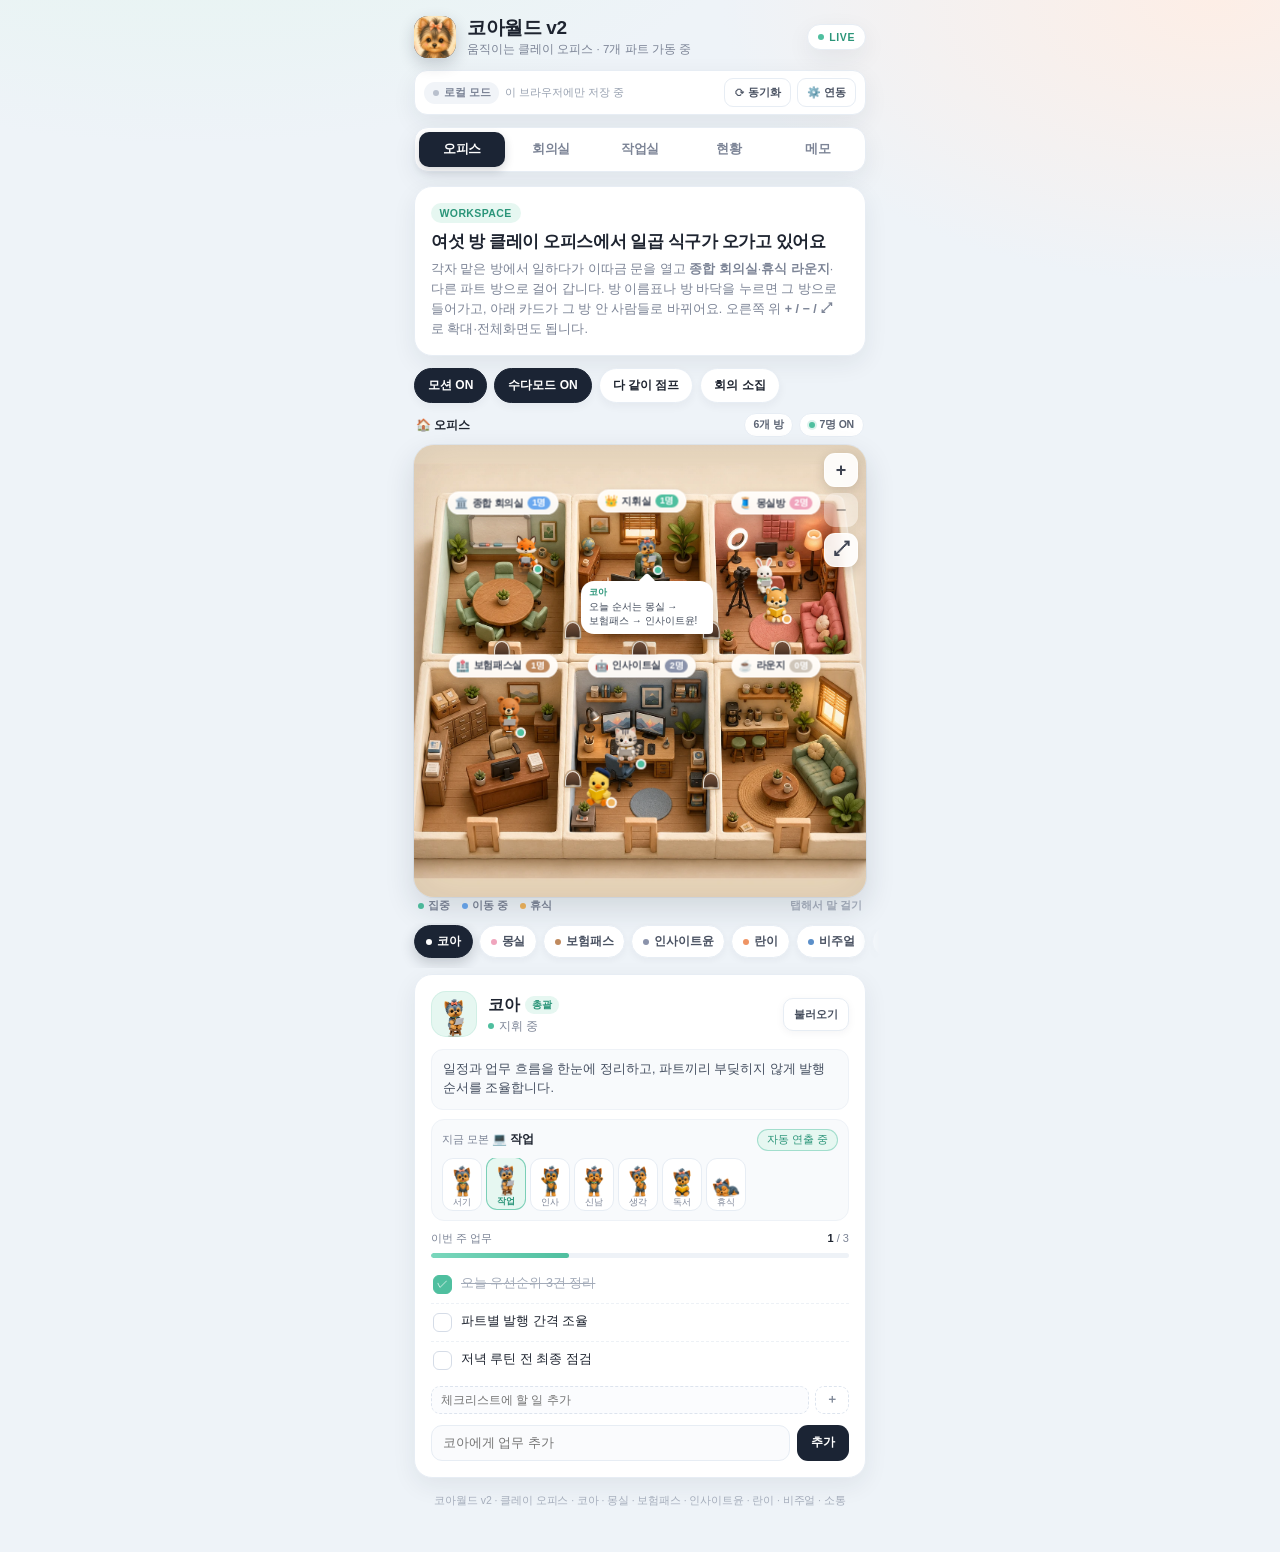
==== commit aab81059: "여섯 방 오피스 다듬기 — 첫 화면 좌석별 자세(소파 휴식/러그 독서), 의자에 앉는 위치 보정, 방 패널 갱신 주기 1.8초" ====
--- a/index.html
+++ b/index.html
@@ -1626,24 +1626,24 @@
   rM:  { x: 0.195, y: 0.425 },
 
   /* 코아 지휘실 — 대장 책상 뒤 의자 + 앞손님 자리 */
-  hq1: { x: 0.515, y: 0.272 },
+  hq1: { x: 0.515, y: 0.292 },
   hq2: { x: 0.430, y: 0.418 },
   rH:  { x: 0.492, y: 0.425 },
 
   /* 몽실·소통방 — 크리에이터 책상 의자 · 소파 · 러그 */
-  mn1: { x: 0.775, y: 0.322 },
+  mn1: { x: 0.775, y: 0.338 },
   mn2: { x: 0.886, y: 0.372 },
   mn3: { x: 0.800, y: 0.400 },
   rS:  { x: 0.795, y: 0.425 },
 
   /* 보험패스실 — 상담 책상 의자 · 앞쪽 바닥 두 곳 */
-  ps1: { x: 0.210, y: 0.632 },
+  ps1: { x: 0.210, y: 0.648 },
   ps2: { x: 0.290, y: 0.805 },
   ps3: { x: 0.100, y: 0.800 },
   rP:  { x: 0.200, y: 0.805 },
 
   /* 인사이트·비주얼실 — 작업대 의자 · 러그 · 왼쪽 바닥 */
-  vs1: { x: 0.475, y: 0.702 },
+  vs1: { x: 0.475, y: 0.716 },
   vs2: { x: 0.525, y: 0.795 },
   vs3: { x: 0.410, y: 0.800 },
   rV:  { x: 0.500, y: 0.805 },
@@ -1944,6 +1944,10 @@
       facing: 1, speed: 0.115, status: "focus"
     };
     el.querySelector(".ch-hit").addEventListener("click", e => { e.stopPropagation(); if (stage.dataset.panGuard) return; select(key, true); });
+    /* 첫 화면부터 제 좌석에 맞는 자세(책상=작업, 소파=휴식, 러그=독서)로 */
+    setPose(chars[key], SEAT_POSE[homeId] || "sit");
+    chars[key].state = chars[key].pose === "sit" ? "work" : "rest";
+    chars[key].el.dataset.status = chars[key].pose === "sit" ? "focus" : "rest";
     place(chars[key]);
     scheduleLife(key);
     scheduleDrift(key);
@@ -4875,7 +4879,7 @@
   if (!officeVisible() || document.hidden) return;
   if (!stage.classList.contains("room-focus")) updateRoomBadges();
   if (enteredRoom) renderRoomPanel();
-}, 2600);
+}, 1800);
 
 /* 무대 빈 곳을 누르면 말풍선 닫기 */
 stage.addEventListener("click", e => {
